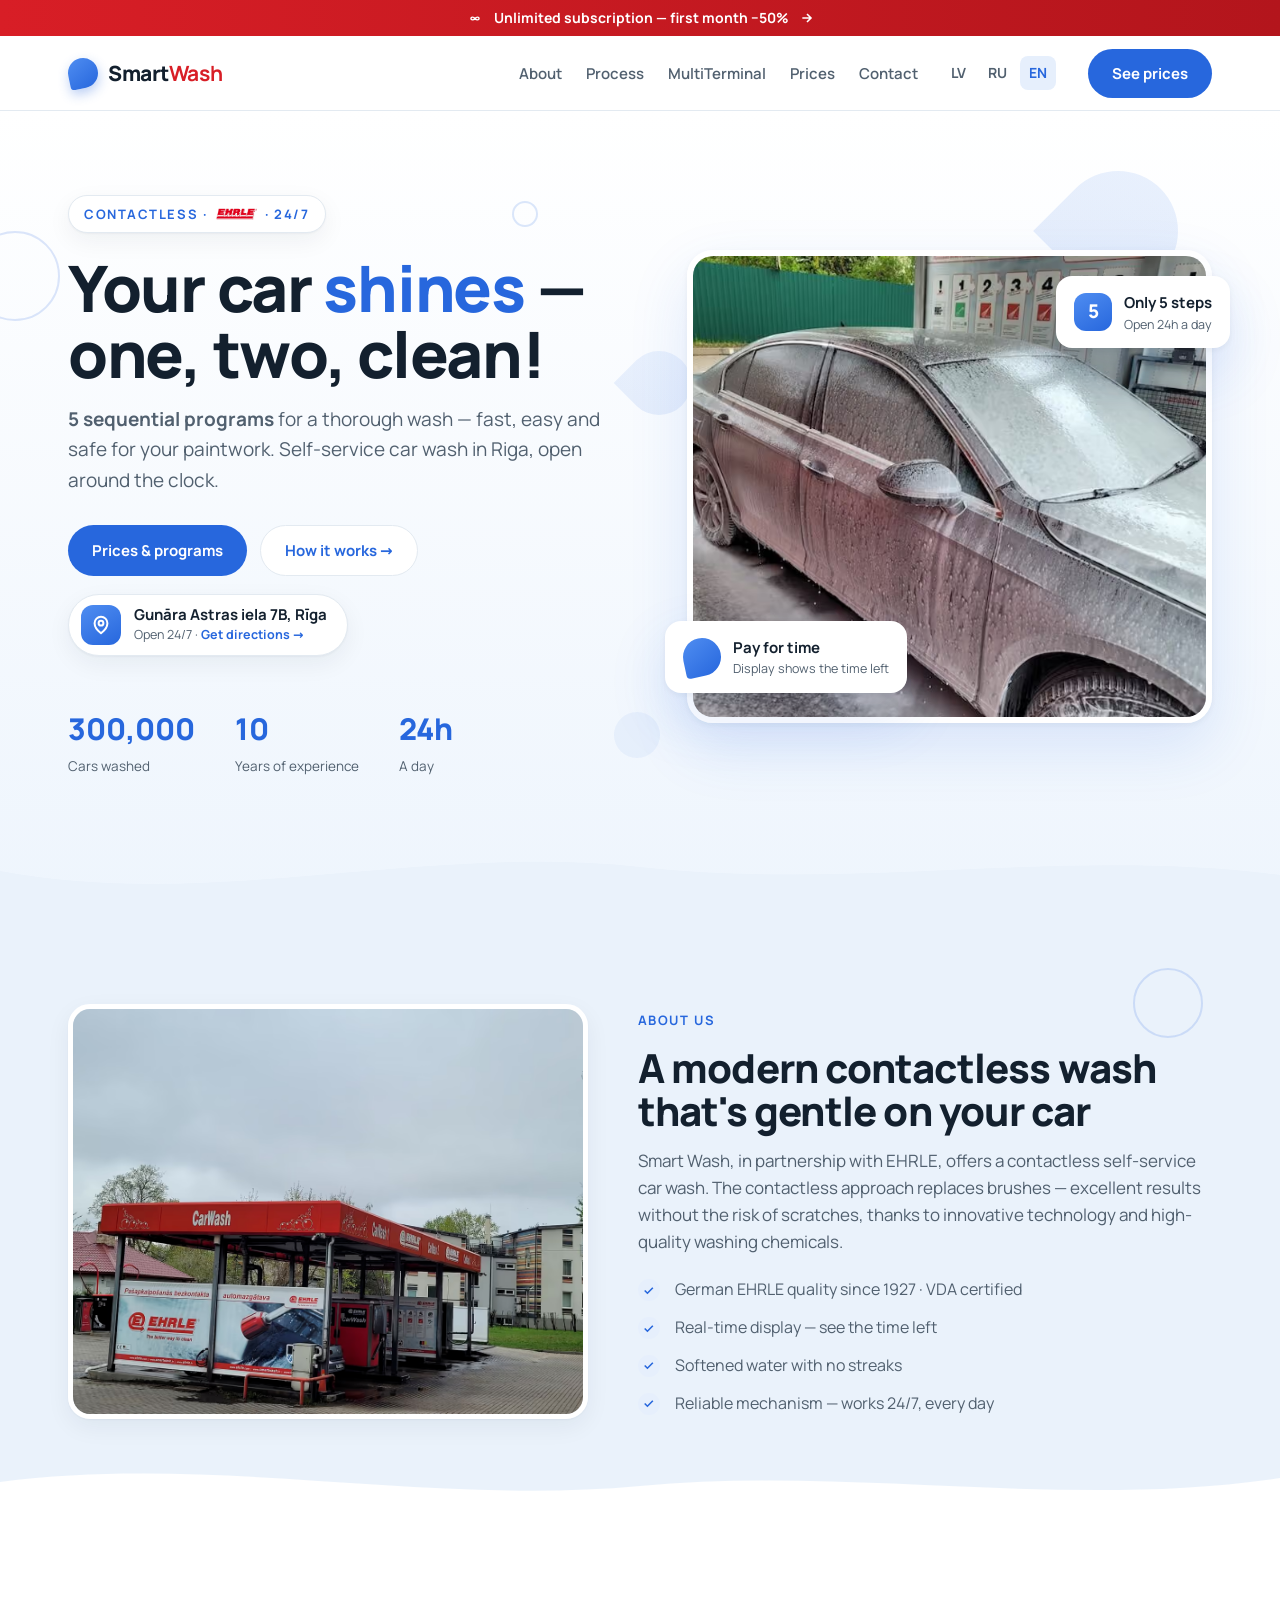
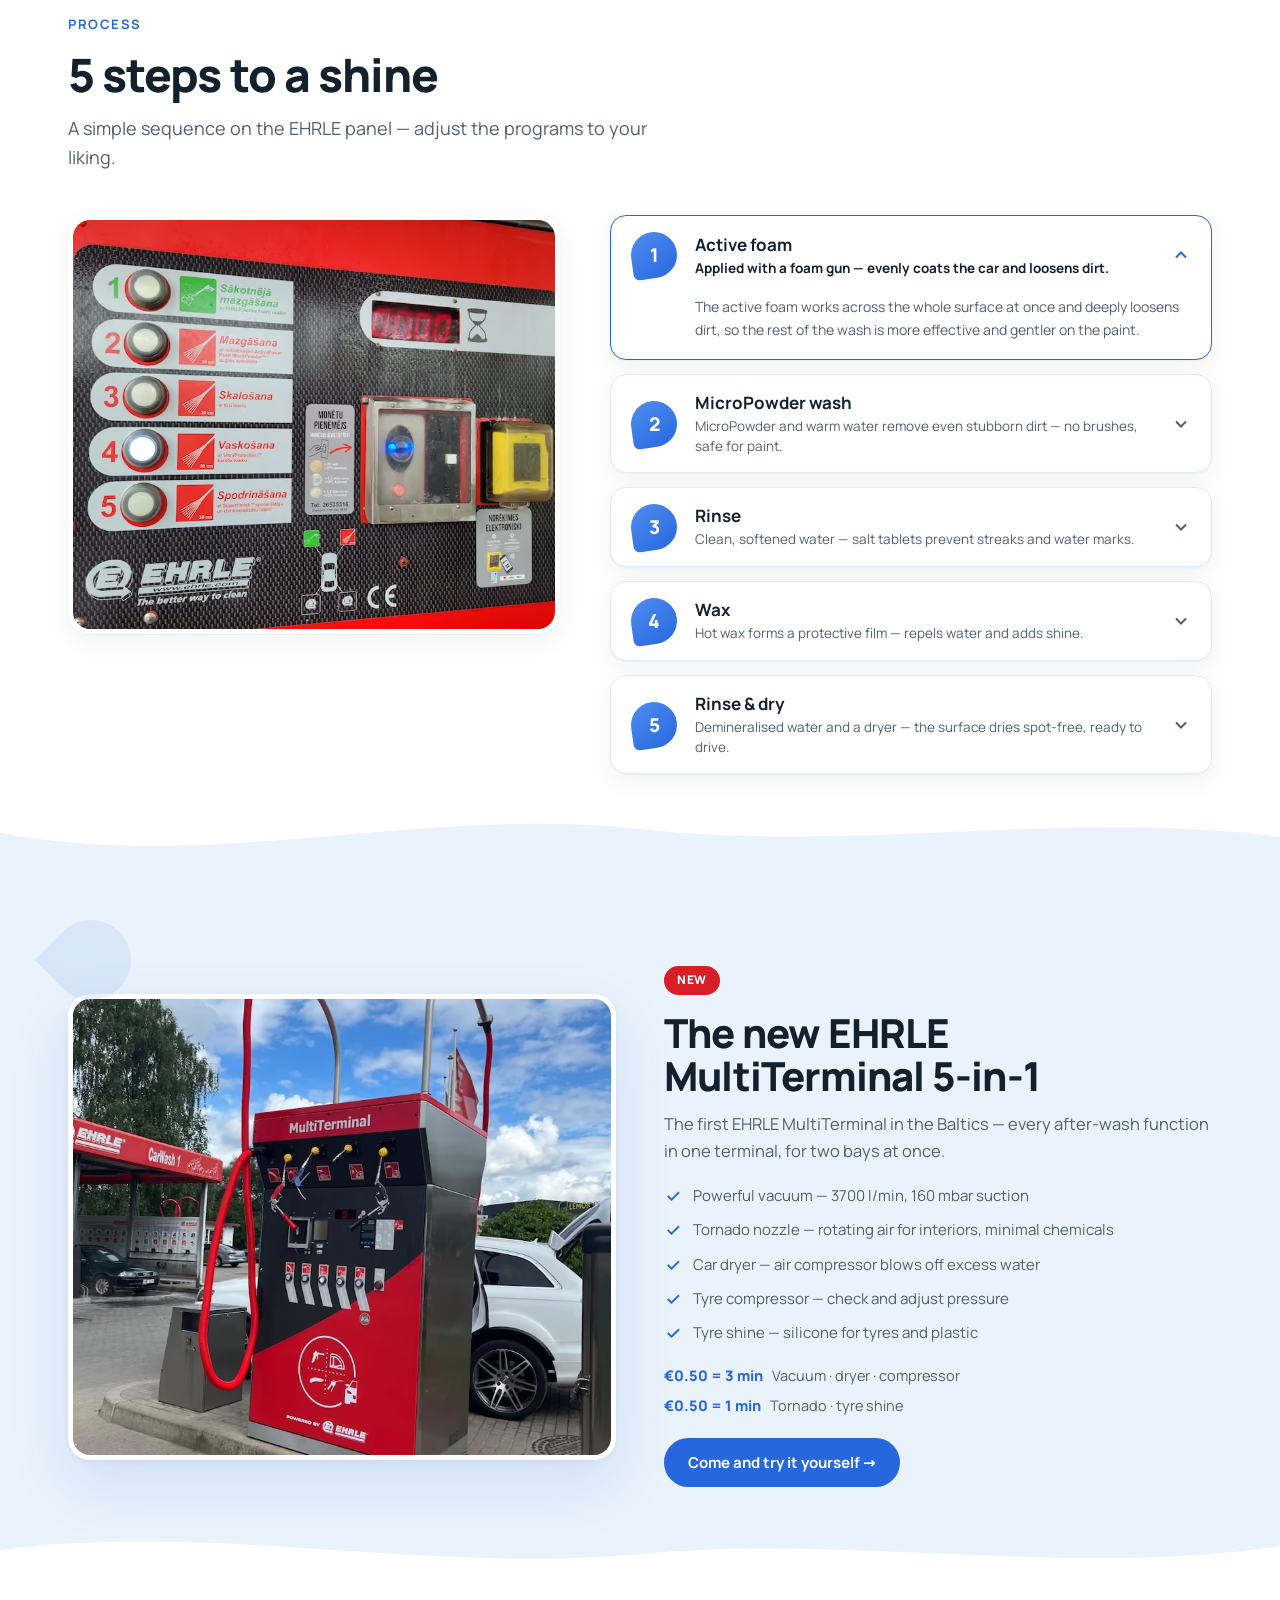
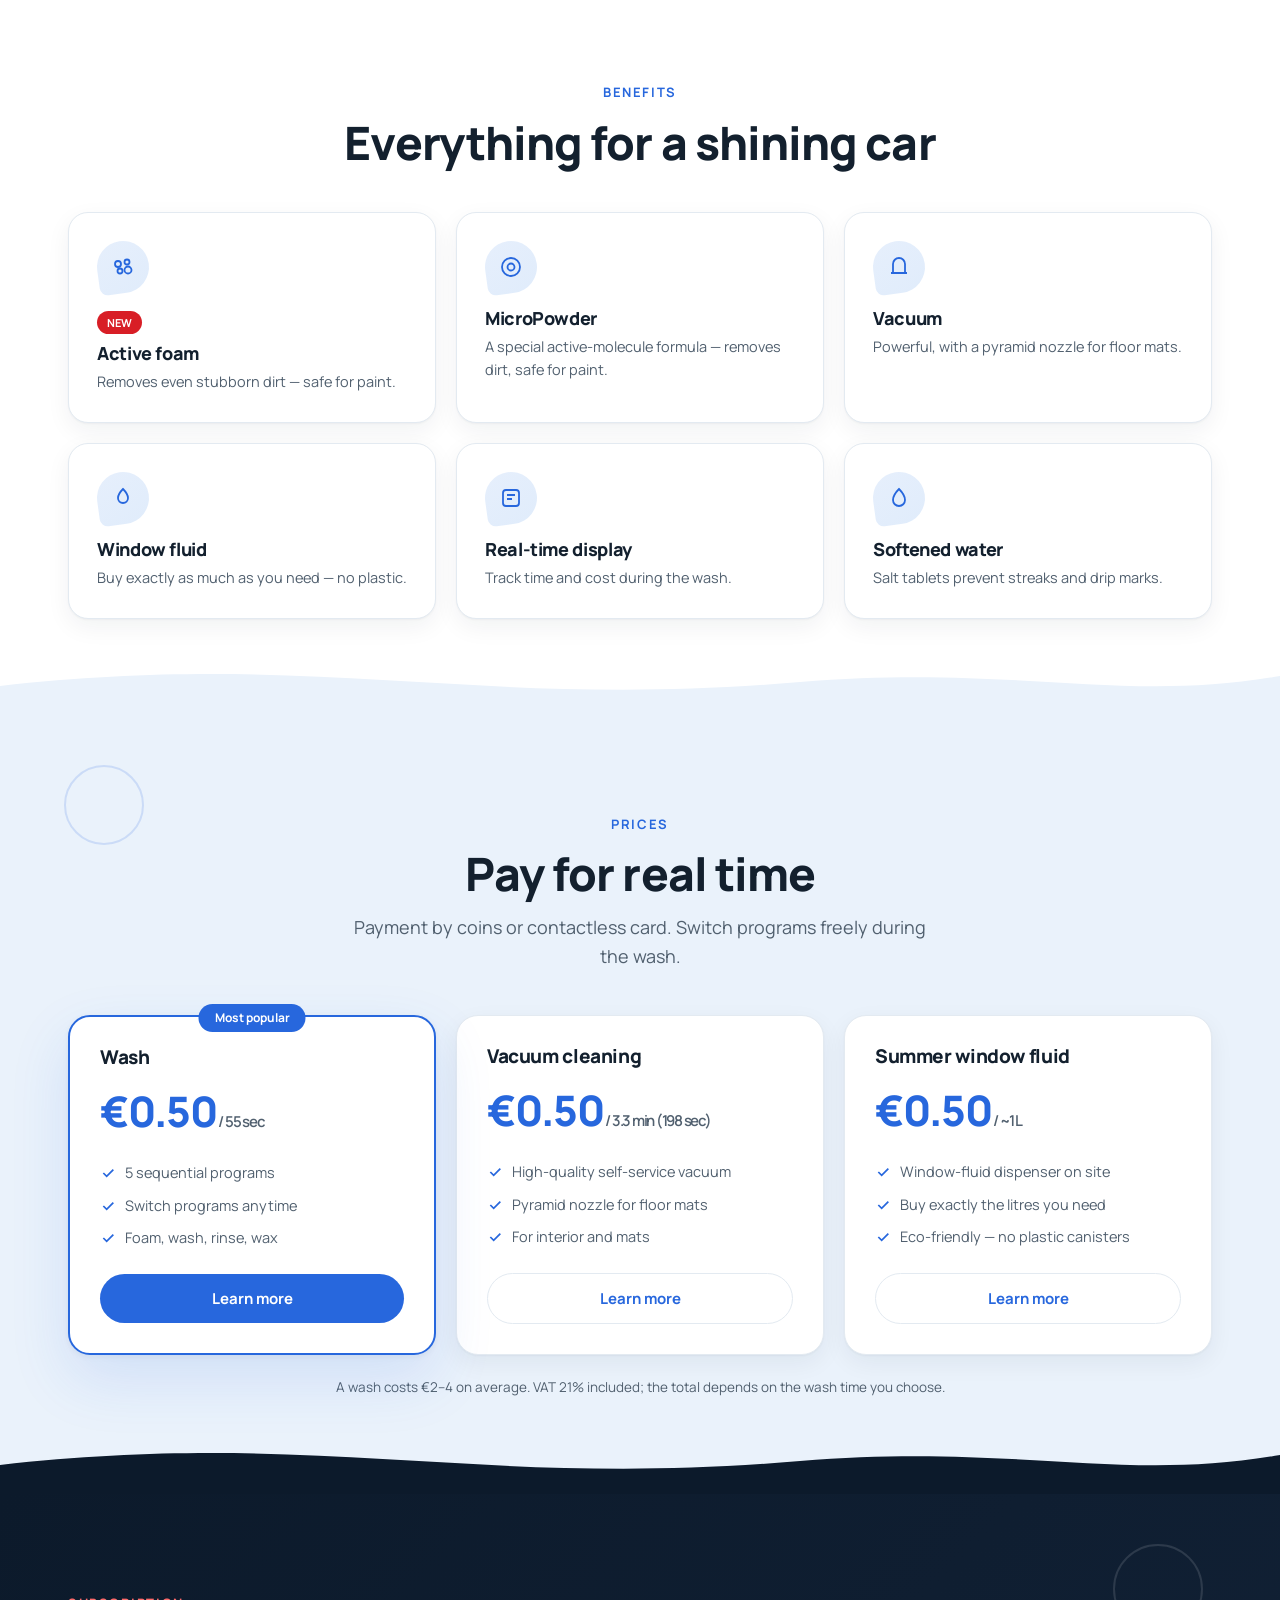
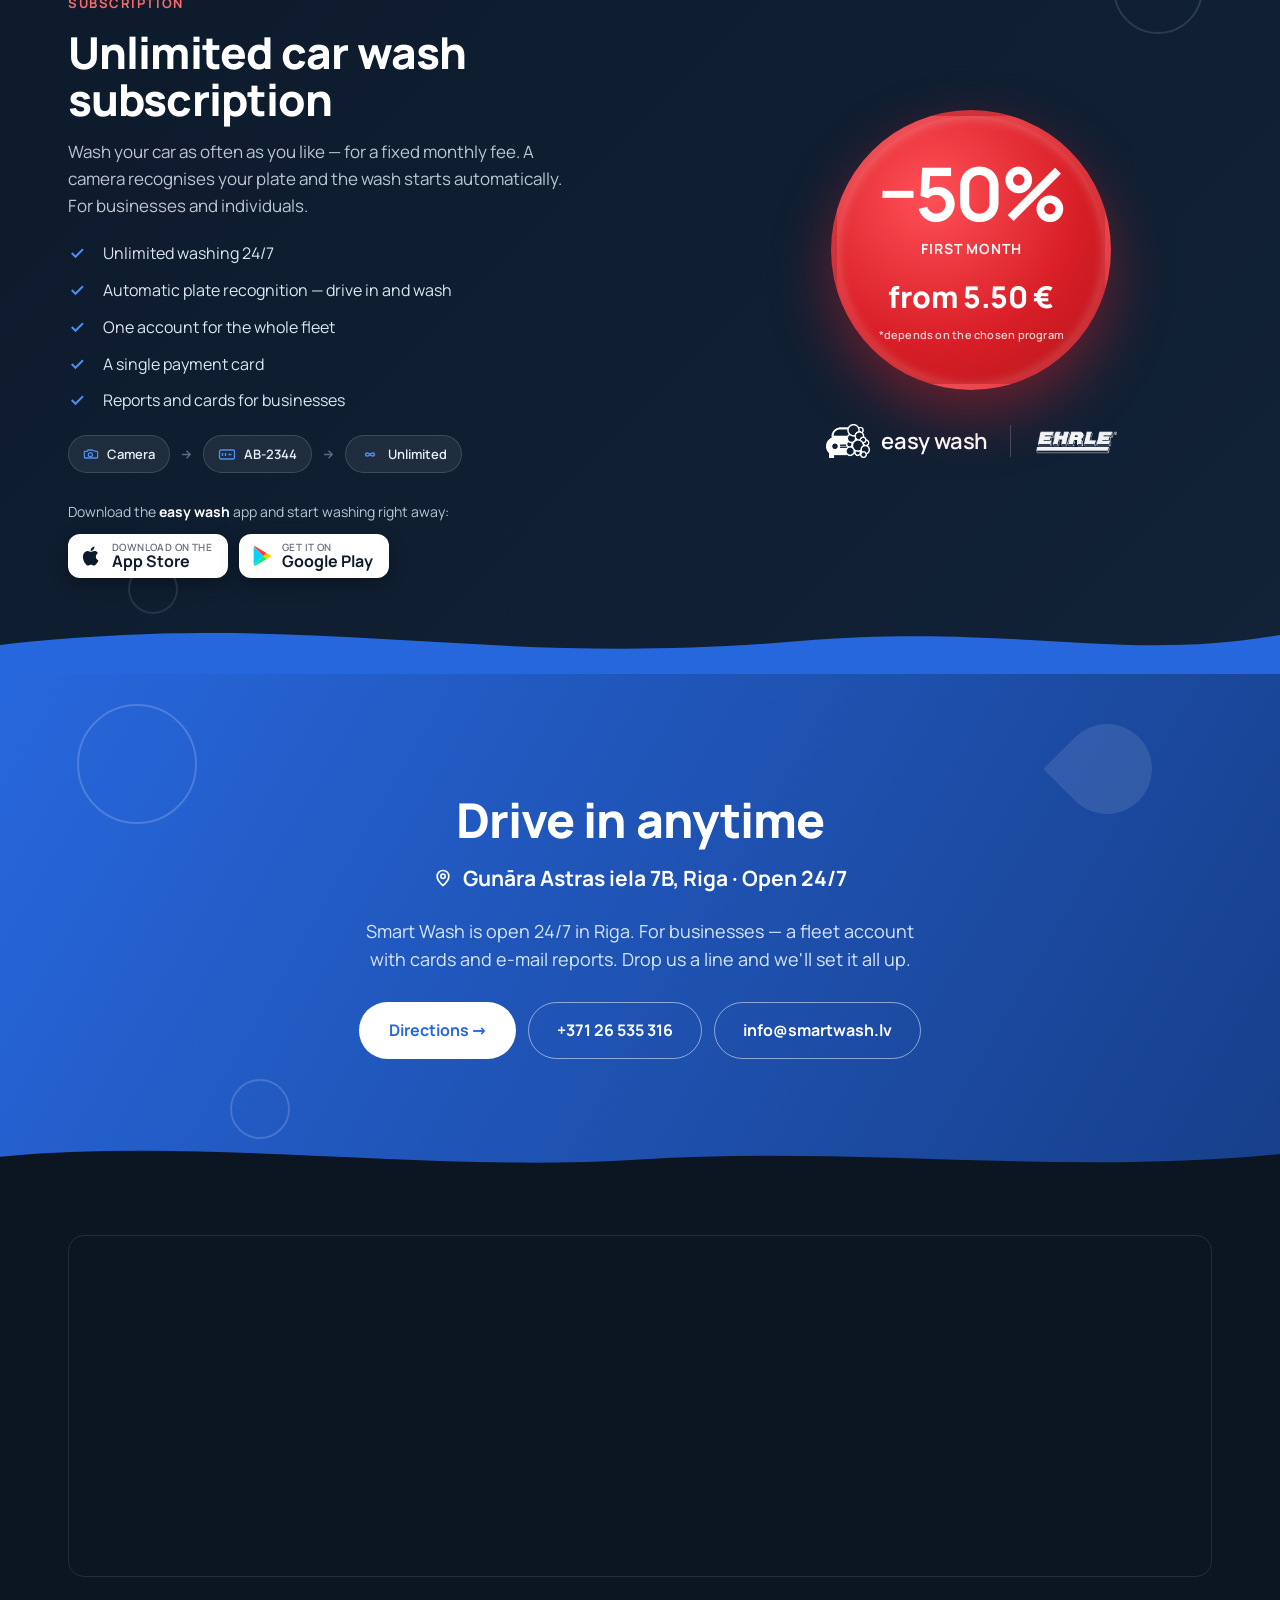
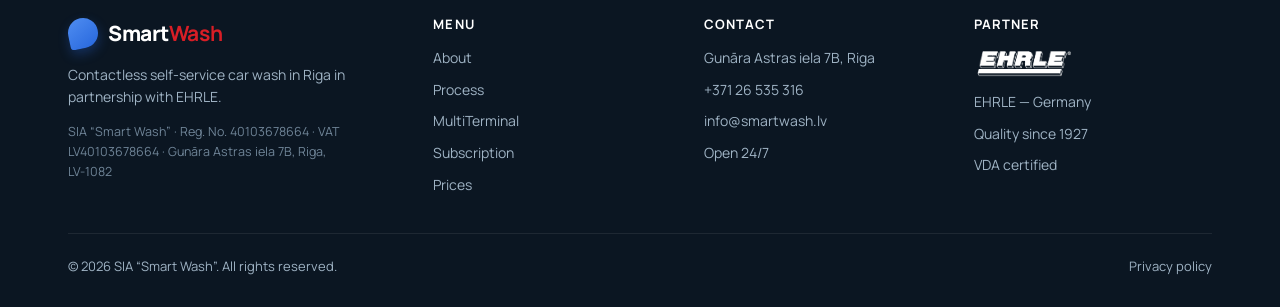
==== en/index.html @ 3825caea "Mobile: center hero address pill Co-Authored-By: Claude Opus 4.8 (1M context) <noreply@anthropic.com" ====
<!DOCTYPE html>
<html lang="en">
<head>
<meta charset="UTF-8">
<meta name="viewport" content="width=device-width, initial-scale=1">
<meta name="theme-color" content="#2767dd">

<title>Smart Wash — contactless self-service car wash in Riga, open 24/7</title>
<meta name="description" content="Smart Wash — a modern contactless self-service car wash in Riga (Gunāra Astras iela 7B) in partnership with EHRLE. 5 wash programs, open 24/7. Pay for real time from €0.50.">
<meta name="author" content="SIA Smart Wash">
<meta name="robots" content="index, follow, max-image-preview:large">

<link rel="canonical" href="https://smartwash.lv/en/">
<link rel="alternate" hreflang="lv" href="https://smartwash.lv/">
<link rel="alternate" hreflang="ru" href="https://smartwash.lv/ru/">
<link rel="alternate" hreflang="en" href="https://smartwash.lv/en/">
<link rel="alternate" hreflang="x-default" href="https://smartwash.lv/">

<meta property="og:type" content="website">
<meta property="og:site_name" content="Smart Wash">
<meta property="og:locale" content="en_US">
<meta property="og:locale:alternate" content="lv_LV">
<meta property="og:locale:alternate" content="ru_RU">
<meta property="og:title" content="Smart Wash — contactless car wash in Riga, open 24/7">
<meta property="og:description" content="A modern contactless self-service car wash in Riga in partnership with EHRLE. 5 programs, open around the clock.">
<meta property="og:url" content="https://smartwash.lv/en/">
<meta property="og:image" content="https://smartwash.lv/og-cover.jpg">
<meta property="og:image:width" content="1200">
<meta property="og:image:height" content="630">
<meta property="og:image:alt" content="Smart Wash car wash in Riga">
<meta name="twitter:card" content="summary_large_image">
<meta name="twitter:title" content="Smart Wash — contactless car wash in Riga, open 24/7">
<meta name="twitter:description" content="A modern contactless self-service car wash in Riga in partnership with EHRLE.">
<meta name="twitter:image" content="https://smartwash.lv/og-cover.jpg">

<link rel="icon" href="../favicon.svg" type="image/svg+xml">
<link rel="icon" href="../favicon-32.png" sizes="32x32" type="image/png">
<link rel="apple-touch-icon" href="../apple-touch-icon.png">
<link rel="manifest" href="../site.webmanifest">

<link rel="preload" href="../assets/fonts/manrope-latin.woff2" as="font" type="font/woff2" crossorigin>
<link rel="preload" href="../assets/fonts/manrope-latin-ext.woff2" as="font" type="font/woff2" crossorigin>
<link rel="preload" href="../assets/img/foam.avif" as="image" type="image/avif" fetchpriority="high">

<style>
@font-face{font-family:'Manrope';font-style:normal;font-weight:400 800;font-display:swap;src:url('../assets/fonts/manrope-cyrillic.woff2') format('woff2');unicode-range:U+0301,U+0400-045F,U+0490-0491,U+04B0-04B1,U+2116}
@font-face{font-family:'Manrope';font-style:normal;font-weight:400 800;font-display:swap;src:url('../assets/fonts/manrope-latin-ext.woff2') format('woff2');unicode-range:U+0100-02BA,U+02BD-02C5,U+02C7-02CC,U+02CE-02D7,U+02DD-02FF,U+0304,U+0308,U+0329,U+1D00-1DBF,U+1E00-1E9F,U+1EF2-1EFF,U+2020,U+20A0-20AB,U+20AD-20C0,U+2113,U+2C60-2C7F,U+A720-A7FF}
@font-face{font-family:'Manrope';font-style:normal;font-weight:400 800;font-display:swap;src:url('../assets/fonts/manrope-latin.woff2') format('woff2');unicode-range:U+0000-00FF,U+0131,U+0152-0153,U+02BB-02BC,U+02C6,U+02DA,U+02DC,U+0304,U+0308,U+0329,U+2000-206F,U+20AC,U+2122,U+2191,U+2193,U+2212,U+2215,U+FEFF,U+FFFD}
:root{
  --bw-blue:#2767dd;--bw-blue-dark:#1d51b6;--bw-blue-700:#173f8a;--bw-cyan:#4f8df1;--bw-cyan-soft:#e6effc;
  --bw-red:#d81e26;--bw-red-dark:#b3151c;
  --bw-ink:#13202e;--bw-muted:#51606f;--bw-line:#e3eaf1;--bw-bg:#f5f8fc;--bw-bg-2:#eaf2fb;--bw-card:#fff;
  --bw-font:'Manrope',system-ui,-apple-system,'Segoe UI',Helvetica,Arial,sans-serif;
  --bw-r-sm:10px;--bw-r:16px;--bw-r-lg:24px;
  --bw-shadow:0 1px 2px rgba(14,31,46,.04),0 8px 24px rgba(14,31,46,.06);
  --bw-shadow-lg:0 2px 6px rgba(14,31,46,.05),0 24px 60px rgba(39,103,221,.13);
  --bw-max:1200px;
}
*{box-sizing:border-box}
html{-webkit-text-size-adjust:100%;scroll-behavior:smooth}
body{margin:0;font-family:var(--bw-font);color:var(--bw-ink);background:#fff;line-height:1.55;overflow-x:hidden;-webkit-font-smoothing:antialiased;text-rendering:optimizeLegibility}
img{max-width:100%;display:block}
a{color:inherit;text-decoration:none}
h1,h2,h3,h4,h5{margin:0;line-height:1.08;letter-spacing:-.02em;font-weight:800}
p{margin:0}
:focus-visible{outline:3px solid var(--bw-blue);outline-offset:2px;border-radius:4px}
.bw-wrap{width:100%;max-width:var(--bw-max);margin-inline:auto;padding-inline:28px}
.bw-img{width:100%;height:100%;object-fit:cover;display:block}
.sr-only{position:absolute;width:1px;height:1px;padding:0;margin:-1px;overflow:hidden;clip:rect(0,0,0,0);white-space:nowrap;border:0}
.skip{position:absolute;left:-999px;top:0;z-index:200;background:var(--bw-blue);color:#fff;padding:12px 18px;border-radius:0 0 10px 0;font-weight:700}
.skip:focus{left:0}
.v3-nav{position:sticky;top:0;z-index:60;background:rgba(255,255,255,.88);backdrop-filter:blur(12px);border-bottom:1px solid var(--bw-line)}
.v3-nav .row{display:flex;align-items:center;gap:24px;height:74px}
.logo{display:flex;align-items:center;gap:10px;font-weight:800;font-size:21px;letter-spacing:-.02em}
.logo .drop{width:30px;height:30px;border-radius:50% 50% 50% 4px;background:linear-gradient(150deg,var(--bw-cyan),var(--bw-blue));transform:rotate(-12deg);box-shadow:0 5px 12px rgba(39,103,221,.32);flex:none}
.logo b{color:var(--bw-red)}
.v3-nav .row nav{display:flex;gap:24px;margin-left:auto;font-size:15px;font-weight:600;color:var(--bw-muted)}
.v3-nav .row nav a:hover{color:var(--bw-blue)}
.langs{display:flex;gap:4px;align-items:center;font-size:14px;font-weight:700}
.langs a{padding:6px 9px;border-radius:8px;color:var(--bw-muted)}
.langs a[aria-current="true"]{background:var(--bw-cyan-soft);color:var(--bw-blue)}
.langs a:hover{color:var(--bw-blue)}
.btn{display:inline-flex;align-items:center;gap:9px;font-weight:700;border-radius:999px;cursor:pointer;border:0;transition:transform .2s,background .2s,box-shadow .2s;font-family:inherit}
.btn-primary{background:var(--bw-blue);color:#fff;padding:13px 24px;font-size:15px}
.btn-primary:hover{background:var(--bw-blue-dark);transform:translateY(-2px);box-shadow:0 12px 26px rgba(39,103,221,.32)}
.btn-ghost{background:#fff;color:var(--bw-blue);border:1.5px solid var(--bw-line);padding:13px 24px;font-size:15px}
.btn-ghost:hover{border-color:var(--bw-blue)}
.btn-white{background:#fff;color:var(--bw-blue);padding:15px 30px;font-size:16px}
.btn-white:hover{transform:translateY(-2px);box-shadow:0 14px 34px rgba(0,0,0,.2)}
.nav-cta{margin-left:8px}
@media (max-width:760px){.v3-nav .row nav{display:none}.nav-cta{display:none}.langs{margin-left:auto}}
.burger{display:none;flex-direction:column;gap:5px;width:42px;height:42px;align-items:center;justify-content:center;background:none;border:0;cursor:pointer;padding:0;margin-left:6px}
.burger span{display:block;width:24px;height:2.5px;background:var(--bw-ink);border-radius:2px;transition:transform .3s,opacity .25s}
.v3-nav[data-open] .burger span:nth-child(1){transform:translateY(7.5px) rotate(45deg)}
.v3-nav[data-open] .burger span:nth-child(2){opacity:0}
.v3-nav[data-open] .burger span:nth-child(3){transform:translateY(-7.5px) rotate(-45deg)}
.mobnav{display:flex;flex-direction:column;overflow:hidden;max-height:0;background:var(--bw-card);border-top:1px solid var(--bw-line);box-shadow:0 18px 30px rgba(0,0,0,.08);transition:max-height .32s ease}
.v3-nav[data-open] .mobnav{max-height:88vh}
.mobnav a{padding:14px 22px;font-size:16px;font-weight:600;color:var(--bw-ink);border-bottom:1px solid var(--bw-line)}
.mobnav a:hover{background:rgba(39,103,221,.05)}
.mobnav .btn{margin:14px 22px;justify-content:center;text-align:center}
@media (min-width:761px){.mobnav{display:none}.burger{display:none!important}}
@media (max-width:760px){.burger{display:flex}}
.totop{position:fixed;right:18px;bottom:18px;width:46px;height:46px;border-radius:50%;background:var(--bw-blue);color:#fff;border:0;display:grid;place-items:center;cursor:pointer;box-shadow:0 8px 22px rgba(39,103,221,.42);opacity:0;visibility:hidden;transform:translateY(12px);transition:opacity .25s,transform .25s,visibility .25s;z-index:70}
.totop.show{opacity:1;visibility:visible;transform:translateY(0)}
.totop:hover{background:var(--bw-blue-700)}
.dewdrop{position:absolute;border-radius:50% 50% 50% 0;transform:rotate(45deg);background:linear-gradient(155deg,var(--bw-cyan),var(--bw-blue));opacity:.12;pointer-events:none}
.bubble{position:absolute;border-radius:50%;border:2px solid rgba(39,103,221,.16);pointer-events:none}
.bubble.fill{background:rgba(39,103,221,.06);border:0}
@keyframes floaty{0%,100%{transform:translateY(0) rotate(45deg)}50%{transform:translateY(-14px) rotate(45deg)}}
.reveal{animation:bwRise .7s cubic-bezier(.2,.7,.2,1) both}
@keyframes bwRise{from{opacity:0;transform:translateY(24px)}to{opacity:1;transform:none}}
@media (prefers-reduced-motion:reduce){.reveal,.dewdrop,.bubble{animation:none!important}html{scroll-behavior:auto}}
.wave{position:absolute;left:0;right:0;bottom:-1px;width:100%;height:70px;display:block}
@media (max-width:600px){.wave{height:44px}}
.sec{position:relative;padding:96px 0}
.sec.light{background:var(--bw-bg-2)}
.sec-head{max-width:60ch;margin-bottom:44px}
.sec-head.center{text-align:center;margin-inline:auto}
.eyebrow{display:inline-flex;align-items:center;gap:8px;font-size:13px;font-weight:700;letter-spacing:.12em;text-transform:uppercase;color:var(--bw-blue)}
.sec-head h2{font-size:clamp(30px,4vw,46px);margin:14px 0;letter-spacing:-.02em}
.sec-head p{font-size:18px;color:var(--bw-muted);line-height:1.6}
.v3-hero{position:relative;padding:84px 0 130px;background:linear-gradient(180deg,#fff 0%,#eef5fd 100%);overflow:hidden}
.v3-hero .grid{position:relative;z-index:2;display:grid;grid-template-columns:1.04fr .96fr;gap:50px;align-items:center}
@media (max-width:920px){.v3-hero .grid{grid-template-columns:1fr}}
.v3-hero .eyebrow{background:#fff;border:1px solid var(--bw-line);padding:8px 15px;border-radius:999px;box-shadow:var(--bw-shadow)}
.eb-ehrle{height:13px;width:auto;display:inline-block;vertical-align:middle;position:relative;top:-1px}
.v3-hero h1{font-size:clamp(38px,5.4vw,64px);margin:22px 0 18px;line-height:1.02}
.v3-hero h1 em{font-style:normal;color:var(--bw-blue)}
.v3-hero p.lead{font-size:19px;color:var(--bw-muted);max-width:46ch;line-height:1.6}
.hero-cta{display:flex;gap:13px;margin-top:30px;flex-wrap:wrap}
.hero-loc{display:inline-flex;align-items:center;gap:13px;margin-top:18px;padding:10px 20px 10px 12px;background:#fff;border:1px solid var(--bw-line);border-radius:999px;box-shadow:var(--bw-shadow);text-decoration:none;color:var(--bw-ink);transition:box-shadow .2s ease,transform .2s ease}
.hero-loc:hover{box-shadow:var(--bw-shadow-lg);transform:translateY(-2px)}
.hero-loc .pin{width:40px;height:40px;border-radius:12px;background:linear-gradient(150deg,var(--bw-cyan),var(--bw-blue));display:grid;place-items:center;color:#fff;flex:none}
.hero-loc b{display:block;font-size:15px;font-weight:700;line-height:1.25}
.hero-loc small{display:block;font-size:12.5px;color:var(--bw-muted);margin-top:1px}
.hero-loc .go{color:var(--bw-blue);font-weight:700;white-space:nowrap}
.hero-photo{position:relative}
.hero-photo .frame{aspect-ratio:4/3.6;border-radius:26px;overflow:hidden;box-shadow:var(--bw-shadow-lg);border:6px solid #fff}
.hero-badge{position:absolute;left:-22px;bottom:30px;background:#fff;border-radius:16px;padding:14px 18px;box-shadow:var(--bw-shadow-lg);display:flex;align-items:center;gap:12px}
.hero-badge .b-drop{width:38px;height:38px;border-radius:50% 50% 50% 4px;background:linear-gradient(150deg,var(--bw-cyan),var(--bw-blue));transform:rotate(-12deg);flex:none}
.hero-badge b{font-size:15px}.hero-badge small{display:block;font-size:12.5px;color:var(--bw-muted)}
.hero-badge.top{left:auto;right:-18px;top:26px;bottom:auto}
.hero-badge .b-num{width:38px;height:38px;border-radius:12px;background:linear-gradient(150deg,var(--bw-cyan),var(--bw-blue));color:#fff;font-weight:800;font-size:19px;display:grid;place-items:center;flex:none}
@media (max-width:380px){.hero-badge{left:0}.hero-badge.top{right:0}}
.hero-strip{position:relative;z-index:2;display:flex;gap:40px;margin-top:50px;flex-wrap:wrap}
.hero-strip .st b{display:block;font-size:30px;font-weight:800;color:var(--bw-blue)}
.hero-strip .st span{font-size:13.5px;color:var(--bw-muted)}
@media (max-width:600px){.hero-strip{justify-content:center;gap:14px}.promo-apps-label{text-align:center}.hero-cta{flex-wrap:nowrap}.hero-cta .btn{flex:1;justify-content:center;text-align:center;font-size:14px;padding:13px 10px}.store-row{justify-content:center;flex-wrap:nowrap}.store-btn{flex:1;justify-content:center}.promo-flow{justify-content:center}.mt-cta{display:flex;width:max-content;max-width:100%;margin-left:auto;margin-right:auto}.hero-loc{display:flex;width:max-content;max-width:100%;margin-left:auto;margin-right:auto}}
.about{display:grid;grid-template-columns:.95fr 1.05fr;gap:50px;align-items:center}
@media (max-width:920px){.about{grid-template-columns:1fr}}
.about .photo{aspect-ratio:5/4;border-radius:22px;overflow:hidden;box-shadow:var(--bw-shadow);border:5px solid #fff}
.about ul{list-style:none;padding:0;margin:22px 0 0;display:grid;gap:13px}
.about ul li{display:grid;grid-template-columns:26px 1fr;gap:11px;font-size:16px;color:var(--bw-muted)}
.about ul li .tick{width:22px;height:22px;border-radius:50%;background:var(--bw-cyan-soft);color:var(--bw-blue);display:grid;place-items:center;margin-top:2px}
.pwrap{display:grid;grid-template-columns:.9fr 1.1fr;gap:50px;align-items:start}
@media (max-width:920px){.pwrap{grid-template-columns:1fr}}
.pwrap .photo{aspect-ratio:4/3.4;border-radius:22px;overflow:hidden;box-shadow:var(--bw-shadow);border:5px solid #fff}
.steps{display:grid;gap:14px;list-style:none;padding:0;margin:0}
.pstep{background:#fff;border:1px solid var(--bw-line);border-radius:16px;box-shadow:var(--bw-shadow);overflow:hidden;transition:border-color .2s}
.pstep[data-open]{border-color:var(--bw-blue)}
.pstep-head{display:grid;grid-template-columns:46px 1fr 20px;gap:18px;align-items:center;width:100%;background:none;border:0;text-align:left;padding:16px 20px;cursor:pointer;color:inherit;font-family:inherit}
.pstep-head:hover{background:rgba(39,103,221,.04)}
.pstep .dnum{width:46px;height:46px;border-radius:50% 50% 50% 6px;background:linear-gradient(150deg,var(--bw-cyan),var(--bw-blue));color:#fff;font-weight:800;font-size:19px;display:grid;place-items:center;transform:rotate(-8deg)}
.pstep .dnum span{transform:rotate(8deg);display:block}
.pstep-title{display:block;font-size:17px;font-weight:700}
.pstep-lead{display:block;font-size:13.5px;color:var(--bw-muted);margin-top:3px;line-height:1.45;font-weight:400;transition:color .25s,font-weight .25s}
.pstep[data-open] .pstep-lead{font-weight:700;color:var(--bw-ink)}
.pstep-chev{color:var(--bw-muted);transition:transform .3s,color .3s;justify-self:end}
.pstep[data-open] .pstep-chev{transform:rotate(180deg);color:var(--bw-blue)}
.pstep-body{display:grid;grid-template-rows:0fr;transition:grid-template-rows .32s ease}
.pstep[data-open] .pstep-body{grid-template-rows:1fr}
.pstep-body-in{overflow:hidden}
.pstep-body-in p{margin:0;padding:2px 20px 18px 84px;font-size:14px;color:var(--bw-muted);line-height:1.6}
.mt{display:grid;grid-template-columns:1fr 1fr;gap:48px;align-items:center}
@media (max-width:920px){.mt{grid-template-columns:1fr}}
.mt .photo{aspect-ratio:4/3.4;border-radius:22px;overflow:hidden;box-shadow:var(--bw-shadow-lg);border:5px solid #fff}
.tag-new{display:inline-block;font-size:12px;font-weight:800;letter-spacing:.06em;color:#fff;background:var(--bw-red);padding:5px 13px;border-radius:999px}
.mt h2{font-size:clamp(28px,3.6vw,40px);margin:16px 0 14px}
.mt p{font-size:16.5px;color:var(--bw-muted);line-height:1.6}
.mt ul{list-style:none;padding:0;margin:20px 0 0;display:grid;gap:11px}
.mt-tariff{margin-top:22px;display:grid;gap:9px}
.mt-tariff span{display:flex;gap:9px;align-items:baseline;font-size:14.5px;color:var(--bw-muted);line-height:1.4}
.mt-tariff b{color:var(--bw-blue);white-space:nowrap;font-weight:800;flex:none}
.mt ul li{display:flex;gap:11px;align-items:flex-start;font-size:15px;color:var(--bw-muted)}
.mt ul li svg{color:var(--bw-blue);margin-top:3px;flex:none}
.fgrid{display:grid;grid-template-columns:repeat(3,1fr);gap:20px}
@media (max-width:900px){.fgrid{grid-template-columns:1fr 1fr}}
@media (max-width:560px){.fgrid{grid-template-columns:1fr}}
.feat{background:#fff;border:1px solid var(--bw-line);border-radius:20px;padding:28px;box-shadow:var(--bw-shadow);transition:transform .2s,box-shadow .2s}
.feat:hover{transform:translateY(-4px);box-shadow:var(--bw-shadow-lg)}
.feat .dic{width:52px;height:52px;border-radius:50% 50% 50% 8px;background:linear-gradient(150deg,var(--bw-cyan-soft),#e0ecfb);color:var(--bw-blue);display:grid;place-items:center;margin-bottom:16px;transform:rotate(-8deg)}
.feat .dic svg{transform:rotate(8deg)}
.feat .tag{display:inline-block;font-size:11px;font-weight:700;color:#fff;background:var(--bw-red);padding:3px 10px;border-radius:999px;margin-bottom:10px}
.feat h3{font-size:18px;margin-bottom:8px}
.feat p{font-size:14.5px;color:var(--bw-muted);line-height:1.55}
.price-grid{display:grid;grid-template-columns:repeat(3,1fr);gap:20px;align-items:start}
@media (max-width:820px){.price-grid{grid-template-columns:1fr}}
.price{border:1px solid var(--bw-line);border-radius:22px;padding:30px;background:#fff;box-shadow:var(--bw-shadow)}
.price.hot{border:2px solid var(--bw-blue);position:relative;box-shadow:var(--bw-shadow-lg)}
.price.hot::before{content:attr(data-badge);position:absolute;top:-13px;left:50%;transform:translateX(-50%);background:var(--bw-blue);color:#fff;font-size:12px;font-weight:700;padding:5px 16px;border-radius:999px;white-space:nowrap}
.price h3{font-size:19px}
.price .amt{font-size:42px;font-weight:800;letter-spacing:-.03em;margin:12px 0 2px;color:var(--bw-blue)}
.price .amt small{font-size:15px;font-weight:600;color:var(--bw-muted)}
.price ul{list-style:none;padding:0;margin:18px 0 24px;display:grid;gap:10px;font-size:14.5px;color:var(--bw-muted)}
.price li{display:flex;gap:9px;align-items:center}
.price li svg{flex:none;color:var(--bw-blue)}
.price .btn{width:100%;justify-content:center}
.price-note{text-align:center;color:var(--bw-muted);font-size:13.5px;margin-top:22px}
.cta-band{position:relative;background:linear-gradient(120deg,var(--bw-blue),var(--bw-blue-700));color:#fff;padding:120px 0;overflow:hidden}
.cta-band .inner{position:relative;z-index:2;text-align:center}
.cta-band h2{font-size:clamp(30px,4.2vw,48px);margin-bottom:16px}
.cta-band p{font-size:18px;color:#d8e6fb;max-width:50ch;margin:0 auto 28px}
footer{background:#0b1622;color:#9fb3c4;padding:56px 0 30px}
.foot-grid{display:grid;grid-template-columns:1.4fr 1fr 1fr 1fr;gap:32px}
@media (max-width:760px){.foot-grid{grid-template-columns:1fr 1fr;gap:28px}.foot-grid>:nth-child(even){text-align:right}.foot-grid>:nth-child(even) .foot-ehrle{margin-left:auto}}
footer .logo{color:#fff;margin-bottom:14px}
footer p{font-size:14px;line-height:1.6;max-width:34ch}
footer h2.fh{color:#fff;font-size:13px;letter-spacing:.08em;text-transform:uppercase;margin:0 0 16px;font-weight:700}
.foot-ehrle{height:30px;width:auto;display:block;margin:0 0 14px}
footer ul{list-style:none;padding:0;margin:0;display:grid;gap:10px;font-size:14px}
footer a:hover{color:#fff;text-decoration:underline}
.foot-bottom{border-top:1px solid rgba(255,255,255,.08);margin-top:38px;padding-top:22px;font-size:13px;display:flex;justify-content:space-between;flex-wrap:wrap;gap:10px}
.foot-bottom a:hover{color:#fff}
.cta-addr{display:inline-flex;align-items:center;gap:10px;font-size:21px;font-weight:700;color:#fff;margin:0 0 24px;flex-wrap:wrap;justify-content:center}
.cta-addr svg{flex:none}
.cta-actions{display:flex;gap:12px;justify-content:center;flex-wrap:wrap}
.btn-outline-white{background:transparent;color:#fff;border:1.5px solid rgba(255,255,255,.5);padding:15px 28px;font-size:16px}
.btn-outline-white:hover{background:rgba(255,255,255,.12);border-color:#fff}
.map-sec{border-radius:16px;overflow:hidden;margin-bottom:40px;border:1px solid rgba(255,255,255,.1);line-height:0}
.map-sec iframe{display:block;width:100%;height:340px;border:0}
.foot-reqs{color:#6f8497;font-size:12.5px;line-height:1.6;margin-top:14px;max-width:34ch}

/* ===== Announcement bar ===== */
.promobar{display:flex;align-items:center;justify-content:center;gap:10px;text-align:center;background:linear-gradient(90deg,var(--bw-red),var(--bw-red-dark));color:#fff;font-weight:700;font-size:14px;padding:9px 16px;line-height:1.3}
.promobar:hover{background:var(--bw-red-dark)}
.promobar .arrow{transition:transform .2s}
.promobar:hover .arrow{transform:translateX(3px)}
.promobar svg{flex:none}
@media (max-width:480px){.promobar{font-size:12.5px;gap:7px;padding:8px 12px}}
/* ===== Subscription promo ===== */
.promo{background:linear-gradient(135deg,#0c1a2b,#122237);color:#fff;overflow:hidden}
.promo .eyebrow{color:#ff6b6b}
.promo h2{font-size:clamp(28px,3.8vw,44px);margin:14px 0;max-width:20ch}
.promo .lead{color:#b9c6d4;font-size:17px;line-height:1.6;max-width:50ch}
.promo-grid{display:grid;grid-template-columns:1.12fr .88fr;gap:50px;align-items:center}
@media (max-width:920px){.promo-grid{grid-template-columns:1fr;gap:40px}}
.promo-list{list-style:none;padding:0;margin:22px 0;display:grid;gap:12px}
.promo-list li{display:grid;grid-template-columns:24px 1fr;gap:11px;color:#dbe6f1;font-size:16px}
.promo-list li svg{color:#4f8df1;margin-top:3px;flex:none}
.promo-flow{display:flex;align-items:center;gap:9px;margin:0 0 28px;flex-wrap:wrap}
.promo-flow .chip{display:inline-flex;align-items:center;gap:8px;background:rgba(255,255,255,.07);border:1px solid rgba(255,255,255,.14);border-radius:999px;padding:8px 14px;font-size:13px;font-weight:600;color:#e7eef6}
.promo-flow .chip svg{color:#4f8df1;flex:none}
.promo-flow .sep{color:#5b6b7d;flex:none}
.promo-visual{position:relative;display:grid;place-items:center;min-height:260px}
.promo-inf{position:absolute;width:118%;max-width:520px;color:rgba(79,141,241,.16);pointer-events:none}
.promo-off{position:relative;width:min(280px,72vw);aspect-ratio:1;border-radius:50%;background:radial-gradient(circle at 35% 30%,#ff5057,var(--bw-red) 58%,var(--bw-red-dark));display:grid;place-content:center;text-align:center;color:#fff;box-shadow:0 24px 60px rgba(216,30,38,.45),inset 0 2px 12px rgba(255,255,255,.25);border:6px solid rgba(255,255,255,.1)}
.promo-off b{font-size:clamp(46px,9vw,74px);line-height:1;letter-spacing:-.04em;display:block}
.promo-off span{font-size:14px;font-weight:700;letter-spacing:.06em;text-transform:uppercase;margin-top:8px;display:block;opacity:.95}
.promo-off .promo-price{display:block;margin-top:14px;font-style:normal;font-size:clamp(22px,4.4vw,30px);font-weight:800;letter-spacing:-.01em}
.promo-off .promo-note{display:block;margin-top:6px;font-size:11px;font-weight:600;letter-spacing:.02em;opacity:.8;padding:0 14px}
.promo-brands{display:flex;align-items:center;justify-content:center;gap:22px;margin-top:34px;flex-wrap:wrap}
.promo-brands .pb-ew{display:inline-flex;align-items:center;gap:11px}
.promo-brands .pb-ew-icon{height:34px;width:auto;flex:none}
.promo-brands .pb-ew span{color:#fff;font-size:22px;font-weight:600;letter-spacing:-.01em;line-height:1}
.promo-brands .pb-div{width:1px;height:32px;background:rgba(255,255,255,.2);flex:none}
.promo-brands .pb-ehrle{height:26px;width:auto;opacity:.95}
.promo-apps{margin-top:24px}
.promo-apps-label{display:block;font-size:14px;color:#b9c6d4;margin-bottom:11px}
.promo-apps-label strong{color:#fff;font-weight:700}
.store-row{display:flex;gap:11px;flex-wrap:wrap}
.store-btn{display:inline-flex;align-items:center;gap:10px;background:#fff;color:#0c1a2b;border-radius:12px;padding:8px 16px 8px 13px;box-shadow:0 6px 18px rgba(0,0,0,.28);transition:transform .15s,box-shadow .15s}
.store-btn:hover{transform:translateY(-2px);box-shadow:0 11px 26px rgba(0,0,0,.4)}
.store-btn svg{flex:none}
.store-btn span{display:flex;flex-direction:column;line-height:1.08;font-size:16px;font-weight:700}
.store-btn small{font-size:10px;font-weight:600;letter-spacing:.04em;text-transform:uppercase;opacity:.62}
.btn-red{background:var(--bw-red);color:#fff;padding:14px 26px;font-size:15px}
.btn-red:hover{background:var(--bw-red-dark);transform:translateY(-2px);box-shadow:0 12px 26px rgba(216,30,38,.4)}
</style>

<script type="application/ld+json">
{
  "@context": "https://schema.org",
  "@type": "AutoWash",
  "@id": "https://smartwash.lv/#business",
  "name": "Smart Wash",
  "legalName": "SIA \"SMART WASH\"",
  "url": "https://smartwash.lv/en/",
  "image": "https://smartwash.lv/og-cover.jpg",
  "logo": "https://smartwash.lv/icon-512.png",
  "description": "Contactless self-service car wash in Riga in partnership with EHRLE. 5 wash programs, open 24/7.",
  "telephone": "+37126535316",
  "email": "info@smartwash.lv",
  "vatID": "LV40103678664",
  "taxID": "40103678664",
  "currenciesAccepted": "EUR",
  "paymentAccepted": "Cash, Contactless card, Coins",
  "priceRange": "€",
  "address": {
    "@type": "PostalAddress",
    "streetAddress": "Gunāra Astras iela 7B",
    "addressLocality": "Rīga",
    "postalCode": "LV-1082",
    "addressCountry": "LV"
  },
  "geo": { "@type": "GeoCoordinates", "latitude": 56.954624, "longitude": 24.1878648 },
  "hasMap": "https://www.google.com/maps/search/?api=1&query=Gun%C4%81ra+Astras+iela+7B+R%C4%ABga",
  "openingHoursSpecification": {
    "@type": "OpeningHoursSpecification",
    "dayOfWeek": ["Monday","Tuesday","Wednesday","Thursday","Friday","Saturday","Sunday"],
    "opens": "00:00", "closes": "23:59"
  },
  "areaServed": { "@type": "City", "name": "Rīga" }
}
</script>
</head>
<body>
<a class="skip" href="#main">Skip to content</a>

<a class="promobar" href="#abonements"><svg width="18" height="11" viewBox="0 0 40 24" fill="none" stroke="currentColor" stroke-width="3.2" stroke-linecap="round" aria-hidden="true"><path d="M11 12c0-4 6-4 9 0s9 4 9 0-6-4-9 0-9 4-9 0z"/></svg><span>Unlimited subscription — first month −50%</span><svg class="arrow" width="16" height="16" viewBox="0 0 24 24" fill="none" stroke="currentColor" stroke-width="2.4" aria-hidden="true"><path d="M5 12h13M12 6l6 6-6 6"/></svg></a>

<header class="v3-nav">
  <div class="bw-wrap row">
    <a class="logo" href="../en/" aria-label="Smart Wash — home"><span class="drop" aria-hidden="true"></span><span class="wm">Smart<b>Wash</b></span></a>
    <nav aria-label="Main navigation">
      <a href="#about">About</a>
      <a href="#process">Process</a>
      <a href="#mt">MultiTerminal</a>
      <a href="#pricing">Prices</a>
      <a href="#contact">Contact</a>
    </nav>
    <div class="langs" role="navigation" aria-label="Language selection">
      <a href="../" hreflang="lv">LV</a>
      <a href="../ru/" hreflang="ru">RU</a>
      <a href="../en/" aria-current="true" hreflang="en">EN</a>
    </div>
    <a class="btn btn-primary nav-cta" href="#pricing">See prices</a>
    <button class="burger" type="button" aria-label="Open menu" aria-expanded="false" aria-controls="mobnav"><span></span><span></span><span></span></button>
  </div>
  <nav class="mobnav" id="mobnav" aria-label="Mobile navigation">
    <a href="#about">About</a>
    <a href="#process">Process</a>
    <a href="#mt">MultiTerminal</a>
    <a href="#abonements">Subscription</a>
    <a href="#pricing">Prices</a>
    <a href="#contact">Contact</a>
    <a class="btn btn-primary" href="#pricing">See prices</a>
  </nav>
</header>

<main id="main">

<section class="v3-hero" aria-labelledby="hero-h">
  <span class="dewdrop" style="width:120px;height:120px;top:60px;right:8%;animation:floaty 7s ease-in-out infinite" aria-hidden="true"></span>
  <span class="dewdrop" style="width:64px;height:64px;top:240px;right:46%;opacity:.1;animation:floaty 9s ease-in-out infinite" aria-hidden="true"></span>
  <span class="bubble" style="width:90px;height:90px;top:120px;left:-30px" aria-hidden="true"></span>
  <span class="bubble fill" style="width:46px;height:46px;bottom:150px;left:48%" aria-hidden="true"></span>
  <span class="bubble" style="width:26px;height:26px;top:90px;left:40%" aria-hidden="true"></span>
  <div class="bw-wrap grid">
    <div>
      <span class="eyebrow">Contactless · <img class="eb-ehrle" src="../assets/img/ehrle.png" width="42" height="13" alt="EHRLE" decoding="async"> · 24/7</span>
      <h1 id="hero-h">Your car <em>shines</em> — one, two, clean!</h1>
      <p class="lead"><strong>5 sequential programs</strong> for a thorough wash — fast, easy and safe for your paintwork. Self-service car wash in Riga, open around the clock.</p>
      <div class="hero-cta">
        <a class="btn btn-primary" href="#pricing">Prices &amp; programs</a>
        <a class="btn btn-ghost" href="#process">How it works →</a>
      </div>
      <a class="hero-loc" href="https://www.google.com/maps/dir/?api=1&destination=Gun%C4%81ra+Astras+iela+7B%2C+R%C4%ABga" target="_blank" rel="noopener" aria-label="Our location: Gunāra Astras iela 7B, Rīga — open in maps">
        <span class="pin" aria-hidden="true"><svg width="22" height="22" viewBox="0 0 24 24" fill="none" stroke="currentColor" stroke-width="2.2" stroke-linecap="round" stroke-linejoin="round"><path d="M12 21s7-5.5 7-11a7 7 0 1 0-14 0c0 5.5 7 11 7 11z"/><circle cx="12" cy="10" r="2.6"/></svg></span>
        <span><b>Gunāra Astras iela 7B, Rīga</b><small>Open 24/7 · <span class="go">Get directions →</span></small></span>
      </a>
      <div class="hero-strip">
        <div class="st"><b>300,000</b><span>Cars washed</span></div>
        <div class="st"><b>10</b><span>Years of experience</span></div>
        <div class="st"><b>24h</b><span>A day</span></div>
      </div>
    </div>
    <div class="hero-photo">
      <div class="frame">
        <picture>
          <source type="image/avif" srcset="../assets/img/foam.avif">
          <source type="image/webp" srcset="../assets/img/foam.webp">
          <img class="bw-img" src="../assets/img/foam.jpg" width="768" height="576" alt="Car being cleaned with active foam" fetchpriority="high" decoding="async">
        </picture>
      </div>
      <div class="hero-badge top"><span class="b-num" aria-hidden="true">5</span><div><b>Only 5 steps</b><small>Open 24h a day</small></div></div>
      <div class="hero-badge"><span class="b-drop" aria-hidden="true"></span><div><b>Pay for time</b><small>Display shows the time left</small></div></div>
    </div>
  </div>
  <svg class="wave" viewBox="0 0 1440 70" preserveAspectRatio="none" aria-hidden="true" focusable="false"><path d="M0,32 C240,72 480,4 720,28 C960,52 1200,8 1440,36 L1440,70 L0,70 Z" fill="#eaf2fb"></path></svg>
</section>

<section class="sec light" id="about" aria-labelledby="about-h">
  <span class="bubble" style="width:70px;height:70px;top:60px;right:6%" aria-hidden="true"></span>
  <div class="bw-wrap about">
    <div class="photo">
      <picture>
        <source type="image/avif" srcset="../assets/img/station.avif">
        <source type="image/webp" srcset="../assets/img/station.webp">
        <img class="bw-img" src="../assets/img/station.jpg" width="1200" height="900" alt="Smart Wash contactless car wash in Riga" loading="lazy" decoding="async">
      </picture>
    </div>
    <div>
      <span class="eyebrow">About us</span>
      <h2 id="about-h" style="font-size:clamp(28px,3.6vw,40px);margin:14px 0">A modern contactless wash that's gentle on your car</h2>
      <p style="font-size:17px;color:var(--bw-muted);line-height:1.6">Smart Wash, in partnership with EHRLE, offers a contactless self-service car wash. The contactless approach replaces brushes — excellent results without the risk of scratches, thanks to innovative technology and high-quality washing chemicals.</p>
      <ul>
        <li><span class="tick" aria-hidden="true"><svg width="13" height="13" viewBox="0 0 24 24" fill="none" stroke="currentColor" stroke-width="3" aria-hidden="true"><path d="M5 12l5 5L20 7"/></svg></span>German EHRLE quality since 1927 · VDA certified</li>
        <li><span class="tick" aria-hidden="true"><svg width="13" height="13" viewBox="0 0 24 24" fill="none" stroke="currentColor" stroke-width="3" aria-hidden="true"><path d="M5 12l5 5L20 7"/></svg></span>Real-time display — see the time left</li>
        <li><span class="tick" aria-hidden="true"><svg width="13" height="13" viewBox="0 0 24 24" fill="none" stroke="currentColor" stroke-width="3" aria-hidden="true"><path d="M5 12l5 5L20 7"/></svg></span>Softened water with no streaks</li>
        <li><span class="tick" aria-hidden="true"><svg width="13" height="13" viewBox="0 0 24 24" fill="none" stroke="currentColor" stroke-width="3" aria-hidden="true"><path d="M5 12l5 5L20 7"/></svg></span>Reliable mechanism — works 24/7, every day</li>
      </ul>
    </div>
  </div>
  <svg class="wave" viewBox="0 0 1440 70" preserveAspectRatio="none" aria-hidden="true" focusable="false"><path d="M0,36 C240,8 480,60 720,40 C960,20 1200,64 1440,32 L1440,70 L0,70 Z" fill="#fff"></path></svg>
</section>

<section class="sec" id="process" aria-labelledby="process-h">
  <div class="bw-wrap">
    <div class="sec-head">
      <span class="eyebrow">Process</span>
      <h2 id="process-h">5 steps to a shine</h2>
      <p>A simple sequence on the EHRLE panel — adjust the programs to your liking.</p>
    </div>
    <div class="pwrap">
      <div class="photo">
        <picture>
          <source type="image/avif" srcset="../assets/img/panel.avif">
          <source type="image/webp" srcset="../assets/img/panel.webp">
          <img class="bw-img" src="../assets/img/panel.jpg" width="800" height="600" alt="EHRLE control panel with 5 wash programs" loading="lazy" decoding="async">
        </picture>
      </div>
      <ol class="steps">
        <li class="pstep" data-open>
          <button class="pstep-head" type="button" aria-expanded="true" aria-controls="ps1"><span class="dnum" aria-hidden="true"><span>1</span></span><span><span class="pstep-title">Active foam</span><span class="pstep-lead">Applied with a foam gun — evenly coats the car and loosens dirt.</span></span><svg class="pstep-chev" width="20" height="20" viewBox="0 0 24 24" fill="none" stroke="currentColor" stroke-width="2.4" aria-hidden="true"><path d="M6 9l6 6 6-6"/></svg></button>
          <div class="pstep-body" id="ps1"><div class="pstep-body-in"><p>The active foam works across the whole surface at once and deeply loosens dirt, so the rest of the wash is more effective and gentler on the paint.</p></div></div>
        </li>
        <li class="pstep">
          <button class="pstep-head" type="button" aria-expanded="false" aria-controls="ps2"><span class="dnum" aria-hidden="true"><span>2</span></span><span><span class="pstep-title">MicroPowder wash</span><span class="pstep-lead">MicroPowder and warm water remove even stubborn dirt — no brushes, safe for paint.</span></span><svg class="pstep-chev" width="20" height="20" viewBox="0 0 24 24" fill="none" stroke="currentColor" stroke-width="2.4" aria-hidden="true"><path d="M6 9l6 6 6-6"/></svg></button>
          <div class="pstep-body" id="ps2"><div class="pstep-body-in"><p>MicroPowder is based on a special active-molecule formula and removes even the most stubborn dirt without brushes. Important: don't let the product dry on the car.</p></div></div>
        </li>
        <li class="pstep">
          <button class="pstep-head" type="button" aria-expanded="false" aria-controls="ps3"><span class="dnum" aria-hidden="true"><span>3</span></span><span><span class="pstep-title">Rinse</span><span class="pstep-lead">Clean, softened water — salt tablets prevent streaks and water marks.</span></span><svg class="pstep-chev" width="20" height="20" viewBox="0 0 24 24" fill="none" stroke="currentColor" stroke-width="2.4" aria-hidden="true"><path d="M6 9l6 6 6-6"/></svg></button>
          <div class="pstep-body" id="ps3"><div class="pstep-body-in"><p>Special salt tablets keep the water-softening unit effective and provide properly softened water — essential for a high-quality wash and prevents streaks.</p></div></div>
        </li>
        <li class="pstep">
          <button class="pstep-head" type="button" aria-expanded="false" aria-controls="ps4"><span class="dnum" aria-hidden="true"><span>4</span></span><span><span class="pstep-title">Wax</span><span class="pstep-lead">Hot wax forms a protective film — repels water and adds shine.</span></span><svg class="pstep-chev" width="20" height="20" viewBox="0 0 24 24" fill="none" stroke="currentColor" stroke-width="2.4" aria-hidden="true"><path d="M6 9l6 6 6-6"/></svg></button>
          <div class="pstep-body" id="ps4"><div class="pstep-body-in"><p>Together with warm water, the wax forms a protective film on the body: it repels water, shields the paint from dirt and adds shine — the car stays clean longer.</p></div></div>
        </li>
        <li class="pstep">
          <button class="pstep-head" type="button" aria-expanded="false" aria-controls="ps5"><span class="dnum" aria-hidden="true"><span>5</span></span><span><span class="pstep-title">Rinse &amp; dry</span><span class="pstep-lead">Demineralised water and a dryer — the surface dries spot-free, ready to drive.</span></span><svg class="pstep-chev" width="20" height="20" viewBox="0 0 24 24" fill="none" stroke="currentColor" stroke-width="2.4" aria-hidden="true"><path d="M6 9l6 6 6-6"/></svg></button>
          <div class="pstep-body" id="ps5"><div class="pstep-body-in"><p>After rinsing with demineralised water, a modern dryer quickly dries the car. You don't have to wipe the surface — it stays free of streaks and runs, clean and protected.</p></div></div>
        </li>
      </ol>
    </div>
  </div>
  <svg class="wave" viewBox="0 0 1440 70" preserveAspectRatio="none" aria-hidden="true" focusable="false"><path d="M0,32 C240,72 480,4 720,28 C960,52 1200,8 1440,36 L1440,70 L0,70 Z" fill="#eaf2fb"></path></svg>
</section>

<section class="sec light" id="mt" aria-labelledby="mt-h">
  <span class="dewdrop" style="width:80px;height:80px;top:50px;left:4%;opacity:.1;animation:floaty 8s ease-in-out infinite" aria-hidden="true"></span>
  <div class="bw-wrap mt">
    <div class="photo">
      <picture>
        <source type="image/avif" srcset="../assets/img/terminal.avif">
        <source type="image/webp" srcset="../assets/img/terminal.webp">
        <img class="bw-img" src="../assets/img/terminal.jpg" width="800" height="1067" alt="EHRLE MultiTerminal 5-in-1 payment and service terminal" loading="lazy" decoding="async">
      </picture>
    </div>
    <div>
      <span class="tag-new">NEW</span>
      <h2 id="mt-h">The new EHRLE MultiTerminal 5-in-1</h2>
      <p>The first EHRLE MultiTerminal in the Baltics — every after-wash function in one terminal, for two bays at once.</p>
      <ul>
        <li><svg width="18" height="18" viewBox="0 0 24 24" fill="none" stroke="currentColor" stroke-width="2.4" aria-hidden="true"><path d="M5 12l5 5L20 7"/></svg>Powerful vacuum — 3700 l/min, 160 mbar suction</li>
        <li><svg width="18" height="18" viewBox="0 0 24 24" fill="none" stroke="currentColor" stroke-width="2.4" aria-hidden="true"><path d="M5 12l5 5L20 7"/></svg>Tornado nozzle — rotating air for interiors, minimal chemicals</li>
        <li><svg width="18" height="18" viewBox="0 0 24 24" fill="none" stroke="currentColor" stroke-width="2.4" aria-hidden="true"><path d="M5 12l5 5L20 7"/></svg>Car dryer — air compressor blows off excess water</li>
        <li><svg width="18" height="18" viewBox="0 0 24 24" fill="none" stroke="currentColor" stroke-width="2.4" aria-hidden="true"><path d="M5 12l5 5L20 7"/></svg>Tyre compressor — check and adjust pressure</li>
        <li><svg width="18" height="18" viewBox="0 0 24 24" fill="none" stroke="currentColor" stroke-width="2.4" aria-hidden="true"><path d="M5 12l5 5L20 7"/></svg>Tyre shine — silicone for tyres and plastic</li>
      </ul>
      <div class="mt-tariff">
        <span><b>€0.50 = 3 min</b> Vacuum · dryer · compressor</span>
        <span><b>€0.50 = 1 min</b> Tornado · tyre shine</span>
      </div>
      <a class="btn btn-primary mt-cta" href="https://www.google.com/maps/dir/?api=1&destination=Gun%C4%81ra+Astras+iela+7B%2C+R%C4%ABga" target="_blank" rel="noopener" style="margin-top:22px">Come and try it yourself →</a>
    </div>
  </div>
  <svg class="wave" viewBox="0 0 1440 70" preserveAspectRatio="none" aria-hidden="true" focusable="false"><path d="M0,36 C240,8 480,60 720,40 C960,20 1200,64 1440,32 L1440,70 L0,70 Z" fill="#fff"></path></svg>
</section>

<section class="sec" id="features" aria-labelledby="features-h">
  <div class="bw-wrap">
    <div class="sec-head center">
      <span class="eyebrow">Benefits</span>
      <h2 id="features-h">Everything for a shining car</h2>
    </div>
    <div class="fgrid">
      <article class="feat"><span class="dic" aria-hidden="true"><svg width="24" height="24" viewBox="0 0 24 24" fill="none" stroke="currentColor" stroke-width="1.8" aria-hidden="true"><circle cx="7" cy="9" r="3"/><circle cx="16" cy="7" r="2.5"/><circle cx="17" cy="15" r="3.5"/><circle cx="9" cy="16" r="2.5"/></svg></span><span class="tag">NEW</span><h3>Active foam</h3><p>Removes even stubborn dirt — safe for paint.</p></article>
      <article class="feat"><span class="dic" aria-hidden="true"><svg width="24" height="24" viewBox="0 0 24 24" fill="none" stroke="currentColor" stroke-width="1.8" aria-hidden="true"><circle cx="12" cy="12" r="9"/><circle cx="12" cy="12" r="3.5"/></svg></span><h3>MicroPowder</h3><p>A special active-molecule formula — removes dirt, safe for paint.</p></article>
      <article class="feat"><span class="dic" aria-hidden="true"><svg width="24" height="24" viewBox="0 0 24 24" fill="none" stroke="currentColor" stroke-width="1.8" aria-hidden="true"><path d="M4 18h16M6 18V9a6 6 0 0 1 12 0v9"/></svg></span><h3>Vacuum</h3><p>Powerful, with a pyramid nozzle for floor mats.</p></article>
      <article class="feat"><span class="dic" aria-hidden="true"><svg width="24" height="24" viewBox="0 0 24 24" fill="none" stroke="currentColor" stroke-width="1.8" aria-hidden="true"><path d="M12 3s5 5 5 9a5 5 0 0 1-10 0c0-4 5-9 5-9z"/></svg></span><h3>Window fluid</h3><p>Buy exactly as much as you need — no plastic.</p></article>
      <article class="feat"><span class="dic" aria-hidden="true"><svg width="24" height="24" viewBox="0 0 24 24" fill="none" stroke="currentColor" stroke-width="1.8" aria-hidden="true"><rect x="4" y="4" width="16" height="16" rx="3"/><path d="M8 9h8M8 13h5"/></svg></span><h3>Real-time display</h3><p>Track time and cost during the wash.</p></article>
      <article class="feat"><span class="dic" aria-hidden="true"><svg width="24" height="24" viewBox="0 0 24 24" fill="none" stroke="currentColor" stroke-width="1.8" aria-hidden="true"><path d="M12 3s6 6 6 11a6 6 0 0 1-12 0c0-5 6-11 6-11z"/></svg></span><h3>Softened water</h3><p>Salt tablets prevent streaks and drip marks.</p></article>
    </div>
  </div>
  <svg class="wave" viewBox="0 0 1440 70" preserveAspectRatio="none" aria-hidden="true" focusable="false"><path d="M0,40 C360,4 540,64 900,36 C1140,18 1260,58 1440,30 L1440,70 L0,70 Z" fill="#eaf2fb"></path></svg>
</section>

<section class="sec light" id="pricing" aria-labelledby="pricing-h">
  <span class="bubble" style="width:80px;height:80px;top:50px;left:5%" aria-hidden="true"></span>
  <div class="bw-wrap">
    <div class="sec-head center">
      <span class="eyebrow">Prices</span>
      <h2 id="pricing-h">Pay for real time</h2>
      <p>Payment by coins or contactless card. Switch programs freely during the wash.</p>
    </div>
    <div class="price-grid">
      <article class="price hot" data-badge="Most popular">
        <h3>Wash</h3>
        <div class="amt">€0.50<small> / 55 sec</small></div>
        <ul>
          <li><svg width="16" height="16" viewBox="0 0 24 24" fill="none" stroke="currentColor" stroke-width="2.6" aria-hidden="true"><path d="M5 12l5 5L20 7"/></svg>5 sequential programs</li>
          <li><svg width="16" height="16" viewBox="0 0 24 24" fill="none" stroke="currentColor" stroke-width="2.6" aria-hidden="true"><path d="M5 12l5 5L20 7"/></svg>Switch programs anytime</li>
          <li><svg width="16" height="16" viewBox="0 0 24 24" fill="none" stroke="currentColor" stroke-width="2.6" aria-hidden="true"><path d="M5 12l5 5L20 7"/></svg>Foam, wash, rinse, wax</li>
        </ul>
        <a class="btn btn-primary" href="#contact">Learn more</a>
      </article>
      <article class="price">
        <h3>Vacuum cleaning</h3>
        <div class="amt">€0.50<small> / 3.3 min (198 sec)</small></div>
        <ul>
          <li><svg width="16" height="16" viewBox="0 0 24 24" fill="none" stroke="currentColor" stroke-width="2.6" aria-hidden="true"><path d="M5 12l5 5L20 7"/></svg>High-quality self-service vacuum</li>
          <li><svg width="16" height="16" viewBox="0 0 24 24" fill="none" stroke="currentColor" stroke-width="2.6" aria-hidden="true"><path d="M5 12l5 5L20 7"/></svg>Pyramid nozzle for floor mats</li>
          <li><svg width="16" height="16" viewBox="0 0 24 24" fill="none" stroke="currentColor" stroke-width="2.6" aria-hidden="true"><path d="M5 12l5 5L20 7"/></svg>For interior and mats</li>
        </ul>
        <a class="btn btn-ghost" href="#contact">Learn more</a>
      </article>
      <article class="price">
        <h3>Summer window fluid</h3>
        <div class="amt">€0.50<small> / ~1 L</small></div>
        <ul>
          <li><svg width="16" height="16" viewBox="0 0 24 24" fill="none" stroke="currentColor" stroke-width="2.6" aria-hidden="true"><path d="M5 12l5 5L20 7"/></svg>Window-fluid dispenser on site</li>
          <li><svg width="16" height="16" viewBox="0 0 24 24" fill="none" stroke="currentColor" stroke-width="2.6" aria-hidden="true"><path d="M5 12l5 5L20 7"/></svg>Buy exactly the litres you need</li>
          <li><svg width="16" height="16" viewBox="0 0 24 24" fill="none" stroke="currentColor" stroke-width="2.6" aria-hidden="true"><path d="M5 12l5 5L20 7"/></svg>Eco-friendly — no plastic canisters</li>
        </ul>
        <a class="btn btn-ghost" href="#contact">Learn more</a>
      </article>
    </div>
    <p class="price-note">A wash costs €2–4 on average. VAT 21% included; the total depends on the wash time you choose.</p>
  </div>
  <svg class="wave" viewBox="0 0 1440 70" preserveAspectRatio="none" aria-hidden="true" focusable="false"><path d="M0,40 C360,4 540,64 900,36 C1140,18 1260,58 1440,30 L1440,70 L0,70 Z" fill="#0c1a2b"></path></svg>
</section>

<!-- SUBSCRIPTION PROMO -->
<section class="sec promo" id="abonements" aria-labelledby="promo-h">
  <span class="bubble" style="width:90px;height:90px;top:50px;right:6%;border-color:rgba(255,255,255,.12)" aria-hidden="true"></span>
  <span class="bubble" style="width:50px;height:50px;bottom:60px;left:10%;border-color:rgba(255,255,255,.1)" aria-hidden="true"></span>
  <div class="bw-wrap promo-grid">
    <div>
      <span class="eyebrow">Subscription</span>
      <h2 id="promo-h">Unlimited car wash subscription</h2>
      <p class="lead">Wash your car as often as you like — for a fixed monthly fee. A camera recognises your plate and the wash starts automatically. For businesses and individuals.</p>
      <ul class="promo-list">
        <li><svg width="18" height="18" viewBox="0 0 24 24" fill="none" stroke="currentColor" stroke-width="2.6" aria-hidden="true"><path d="M5 12l5 5L20 7"/></svg>Unlimited washing 24/7</li>
        <li><svg width="18" height="18" viewBox="0 0 24 24" fill="none" stroke="currentColor" stroke-width="2.6" aria-hidden="true"><path d="M5 12l5 5L20 7"/></svg>Automatic plate recognition — drive in and wash</li>
        <li><svg width="18" height="18" viewBox="0 0 24 24" fill="none" stroke="currentColor" stroke-width="2.6" aria-hidden="true"><path d="M5 12l5 5L20 7"/></svg>One account for the whole fleet</li>
        <li><svg width="18" height="18" viewBox="0 0 24 24" fill="none" stroke="currentColor" stroke-width="2.6" aria-hidden="true"><path d="M5 12l5 5L20 7"/></svg>A single payment card</li>
        <li><svg width="18" height="18" viewBox="0 0 24 24" fill="none" stroke="currentColor" stroke-width="2.6" aria-hidden="true"><path d="M5 12l5 5L20 7"/></svg>Reports and cards for businesses</li>
      </ul>
      <div class="promo-flow" role="list">
        <span class="chip" role="listitem"><svg width="16" height="16" viewBox="0 0 24 24" fill="none" stroke="currentColor" stroke-width="1.9" aria-hidden="true"><path d="M3 8h3l1.5-2h5L19 8h2a1 1 0 0 1 1 1v8a1 1 0 0 1-1 1H3a1 1 0 0 1-1-1V9a1 1 0 0 1 1-1z"/><circle cx="11" cy="13" r="3"/></svg>Camera</span><svg class="sep" width="15" height="15" viewBox="0 0 24 24" fill="none" stroke="currentColor" stroke-width="2.2" aria-hidden="true"><path d="M5 12h13M12 6l6 6-6 6"/></svg><span class="chip" role="listitem"><svg width="18" height="13" viewBox="0 0 24 16" fill="none" stroke="currentColor" stroke-width="1.8" aria-hidden="true"><rect x="2" y="2" width="20" height="12" rx="2"/><path d="M6 6v4M10 6v4M14 8h4"/></svg>AB-2344</span><svg class="sep" width="15" height="15" viewBox="0 0 24 24" fill="none" stroke="currentColor" stroke-width="2.2" aria-hidden="true"><path d="M5 12h13M12 6l6 6-6 6"/></svg><span class="chip" role="listitem"><svg width="20" height="13" viewBox="0 0 40 24" fill="none" stroke="currentColor" stroke-width="3" stroke-linecap="round" aria-hidden="true"><path d="M11 12c0-4 6-4 9 0s9 4 9 0-6-4-9 0-9 4-9 0z"/></svg>Unlimited</span>
      </div>
      <div class="promo-apps">
        <span class="promo-apps-label">Download the <strong>easy wash</strong> app and start washing right away:</span>
        <div class="store-row">
          <a class="store-btn" href="https://apps.apple.com/lv/app/easy-wash/id1440643365" target="_blank" rel="noopener" aria-label="Download on the App Store">
            <svg viewBox="0 0 24 24" width="21" height="21" fill="currentColor" aria-hidden="true"><path d="M17.05 12.04c-.03-2.77 2.26-4.1 2.36-4.16-1.29-1.88-3.29-2.14-4-2.17-1.7-.17-3.32 1-4.18 1-.86 0-2.19-.98-3.6-.95-1.85.03-3.56 1.08-4.51 2.73-1.93 3.35-.49 8.3 1.38 11.02.91 1.33 2 2.82 3.42 2.77 1.37-.05 1.89-.89 3.55-.89 1.65 0 2.12.89 3.57.86 1.47-.02 2.4-1.35 3.3-2.69 1.04-1.54 1.47-3.03 1.49-3.11-.03-.01-2.86-1.1-2.89-4.35M14.28 4.13c.76-.92 1.27-2.2 1.13-3.47-1.09.04-2.41.72-3.19 1.64-.7.81-1.31 2.11-1.15 3.35 1.21.09 2.45-.62 3.21-1.52"/></svg>
            <span><small>Download on the</small>App Store</span>
          </a>
          <a class="store-btn" href="https://play.google.com/store/apps/details?id=com.easywash" target="_blank" rel="noopener" aria-label="Get it on Google Play">
            <svg viewBox="0 0 512 512" width="20" height="22" aria-hidden="true"><path fill="#00d3ff" d="M48.6 28.3A23.6 23.6 0 0 0 43 44.6v422.8a23.6 23.6 0 0 0 5.6 16.3l1.4 1.4L287.9 257.4v-2.8L50 26.9z"/><path fill="#ffce00" d="M367 336.7l-79.1-79.3v-2.8L367 175.3l1.8 1L462.5 230c26.7 15.1 26.7 40 0 55.2l-93.7 53.2z"/><path fill="#00f076" d="M368.8 335.7L287.9 256 48.6 495.4c8.8 9.3 23.3 10.5 39.7 1.2l280.5-160.9"/><path fill="#ff3a44" d="M368.8 176.3L88.3 15.5C71.9 6.1 57.4 7.3 48.6 16.6L287.9 256z"/></svg>
            <span><small>Get it on</small>Google Play</span>
          </a>
        </div>
      </div>
    </div>
    <div class="promo-visual">
      <svg class="promo-inf" viewBox="0 0 200 100" fill="none" stroke="currentColor" stroke-width="9" stroke-linecap="round" aria-hidden="true"><path d="M60 50c0-18 28-18 40 0s40 18 40 0-28-18-40 0-40 18-40 0z"/></svg>
      <div class="promo-off"><b>−50%</b><span>first month</span><em class="promo-price">from 5.50&nbsp;€</em><small class="promo-note">*depends on the chosen program</small></div>
      <div class="promo-brands">
        <span class="pb-ew">
          <img class="pb-ew-icon" src="../assets/img/easywash-white.png" width="44" height="34" alt="" aria-hidden="true" loading="lazy" decoding="async">
          <span>easy wash</span>
        </span>
        <span class="pb-div" aria-hidden="true"></span>
        <img class="pb-ehrle" src="../assets/img/ehrle-white.png" width="98" height="30" alt="EHRLE" loading="lazy" decoding="async">
      </div>
    </div>
  </div>
  <svg class="wave" viewBox="0 0 1440 70" preserveAspectRatio="none" aria-hidden="true" focusable="false"><path d="M0,40 C360,4 540,64 900,36 C1140,18 1260,58 1440,30 L1440,70 L0,70 Z" fill="#2767dd"></path></svg>
</section>

<section class="cta-band" id="cta" aria-labelledby="cta-h">
  <span class="bubble" style="width:120px;height:120px;top:30px;left:6%;border-color:rgba(255,255,255,.18)" aria-hidden="true"></span>
  <span class="bubble" style="width:60px;height:60px;bottom:40px;left:18%;border-color:rgba(255,255,255,.16)" aria-hidden="true"></span>
  <span class="dewdrop" style="width:90px;height:90px;top:50px;right:10%;background:#fff;opacity:.1;animation:floaty 8s ease-in-out infinite" aria-hidden="true"></span>
  <div class="bw-wrap inner">
    <h2 id="cta-h">Drive in anytime</h2>
    <div class="cta-addr"><svg width="20" height="20" viewBox="0 0 24 24" fill="none" stroke="currentColor" stroke-width="2" aria-hidden="true"><path d="M12 21s7-5.5 7-11a7 7 0 1 0-14 0c0 5.5 7 11 7 11z"/><circle cx="12" cy="10" r="2.6"/></svg>Gunāra Astras iela 7B, Riga · Open 24/7</div>
    <p>Smart Wash is open 24/7 in Riga. For businesses — a fleet account with cards and e-mail reports. Drop us a line and we'll set it all up.</p>
    <div class="cta-actions">
      <a class="btn btn-white" href="https://www.google.com/maps/dir/?api=1&destination=Gun%C4%81ra+Astras+iela+7B%2C+R%C4%ABga" target="_blank" rel="noopener">Directions →</a>
      <a class="btn btn-outline-white" href="tel:+37126535316">+371 26 535 316</a>
      <a class="btn btn-outline-white" href="mailto:info@smartwash.lv">info@smartwash.lv</a>
    </div>
  </div>
  <svg class="wave" viewBox="0 0 1440 70" preserveAspectRatio="none" style="height:48px" aria-hidden="true" focusable="false"><path d="M0,36 C240,8 480,60 720,40 C960,20 1200,64 1440,32 L1440,70 L0,70 Z" fill="#0b1622"></path></svg>
</section>

</main>

<footer id="contact">
  <div class="bw-wrap">
    <div class="map-sec">
      <iframe src="https://www.google.com/maps?q=Gun%C4%81ra+Astras+iela+7B,+R%C4%ABga&output=embed" title="Smart Wash on the map — Gunāra Astras iela 7B, Riga" width="600" height="340" loading="lazy" referrerpolicy="no-referrer-when-downgrade" allowfullscreen></iframe>
    </div>
    <div class="foot-grid">
      <div>
        <a class="logo" href="../en/" aria-label="Smart Wash — home"><span class="drop" aria-hidden="true"></span><span class="wm">Smart<b style="color:var(--bw-red)">Wash</b></span></a>
        <p>Contactless self-service car wash in Riga in partnership with EHRLE.</p>
        <p class="foot-reqs">SIA “Smart Wash” · Reg. No. 40103678664 · VAT LV40103678664 · Gunāra Astras iela 7B, Riga, LV-1082</p>
      </div>
      <nav aria-label="Footer navigation">
        <h2 class="fh">Menu</h2>
        <ul><li><a href="#about">About</a></li><li><a href="#process">Process</a></li><li><a href="#mt">MultiTerminal</a></li><li><a href="#abonements">Subscription</a></li><li><a href="#pricing">Prices</a></li></ul>
      </nav>
      <div>
        <h2 class="fh">Contact</h2>
        <ul>
          <li><a href="https://www.google.com/maps/search/?api=1&query=Gun%C4%81ra+Astras+iela+7B+R%C4%ABga" target="_blank" rel="noopener">Gunāra Astras iela 7B, Riga</a></li>
          <li><a href="tel:+37126535316">+371 26 535 316</a></li>
          <li><a href="mailto:info@smartwash.lv">info@smartwash.lv</a></li>
          <li>Open 24/7</li>
        </ul>
      </div>
      <div>
        <h2 class="fh">Partner</h2>
        <img class="foot-ehrle" src="../assets/img/ehrle-white.png" width="98" height="30" alt="EHRLE — car wash equipment manufacturer" loading="lazy" decoding="async">
        <ul><li>EHRLE — Germany</li><li>Quality since 1927</li><li>VDA certified</li></ul>
      </div>
    </div>
    <div class="foot-bottom">
      <span>© 2026 SIA “Smart Wash”. All rights reserved.</span>
      <span><a href="../en/privacy-policy.html">Privacy policy</a></span>
    </div>
  </div>
</footer>

<button class="totop" id="totop" type="button" aria-label="To top"><svg width="22" height="22" viewBox="0 0 24 24" fill="none" stroke="currentColor" stroke-width="2.6" aria-hidden="true"><path d="M12 19V5M6 11l6-6 6 6"/></svg></button>

<script>
(function(){
  var heads=document.querySelectorAll('.steps .pstep-head');
  heads.forEach(function(btn){
    btn.addEventListener('click',function(){
      var li=btn.parentElement, steps=li.parentElement, open=li.hasAttribute('data-open');
      steps.querySelectorAll('.pstep[data-open]').forEach(function(o){
        o.removeAttribute('data-open');
        o.querySelector('.pstep-head').setAttribute('aria-expanded','false');
      });
      if(!open){li.setAttribute('data-open','');btn.setAttribute('aria-expanded','true');}
    });
  });
  var nav=document.querySelector('.v3-nav'), burger=document.querySelector('.burger');
  if(nav&&burger){
    burger.addEventListener('click',function(){
      var open=nav.toggleAttribute('data-open');
      burger.setAttribute('aria-expanded',open?'true':'false');
    });
    nav.querySelectorAll('.mobnav a').forEach(function(a){
      a.addEventListener('click',function(){nav.removeAttribute('data-open');burger.setAttribute('aria-expanded','false');});
    });
  }
  var totop=document.querySelector('.totop');
  if(totop){
    var onScroll=function(){totop.classList.toggle('show',window.scrollY>600);};
    window.addEventListener('scroll',onScroll,{passive:true});onScroll();
    totop.addEventListener('click',function(){window.scrollTo({top:0,behavior:'smooth'});});
  }
})();
</script>
</body>
</html>
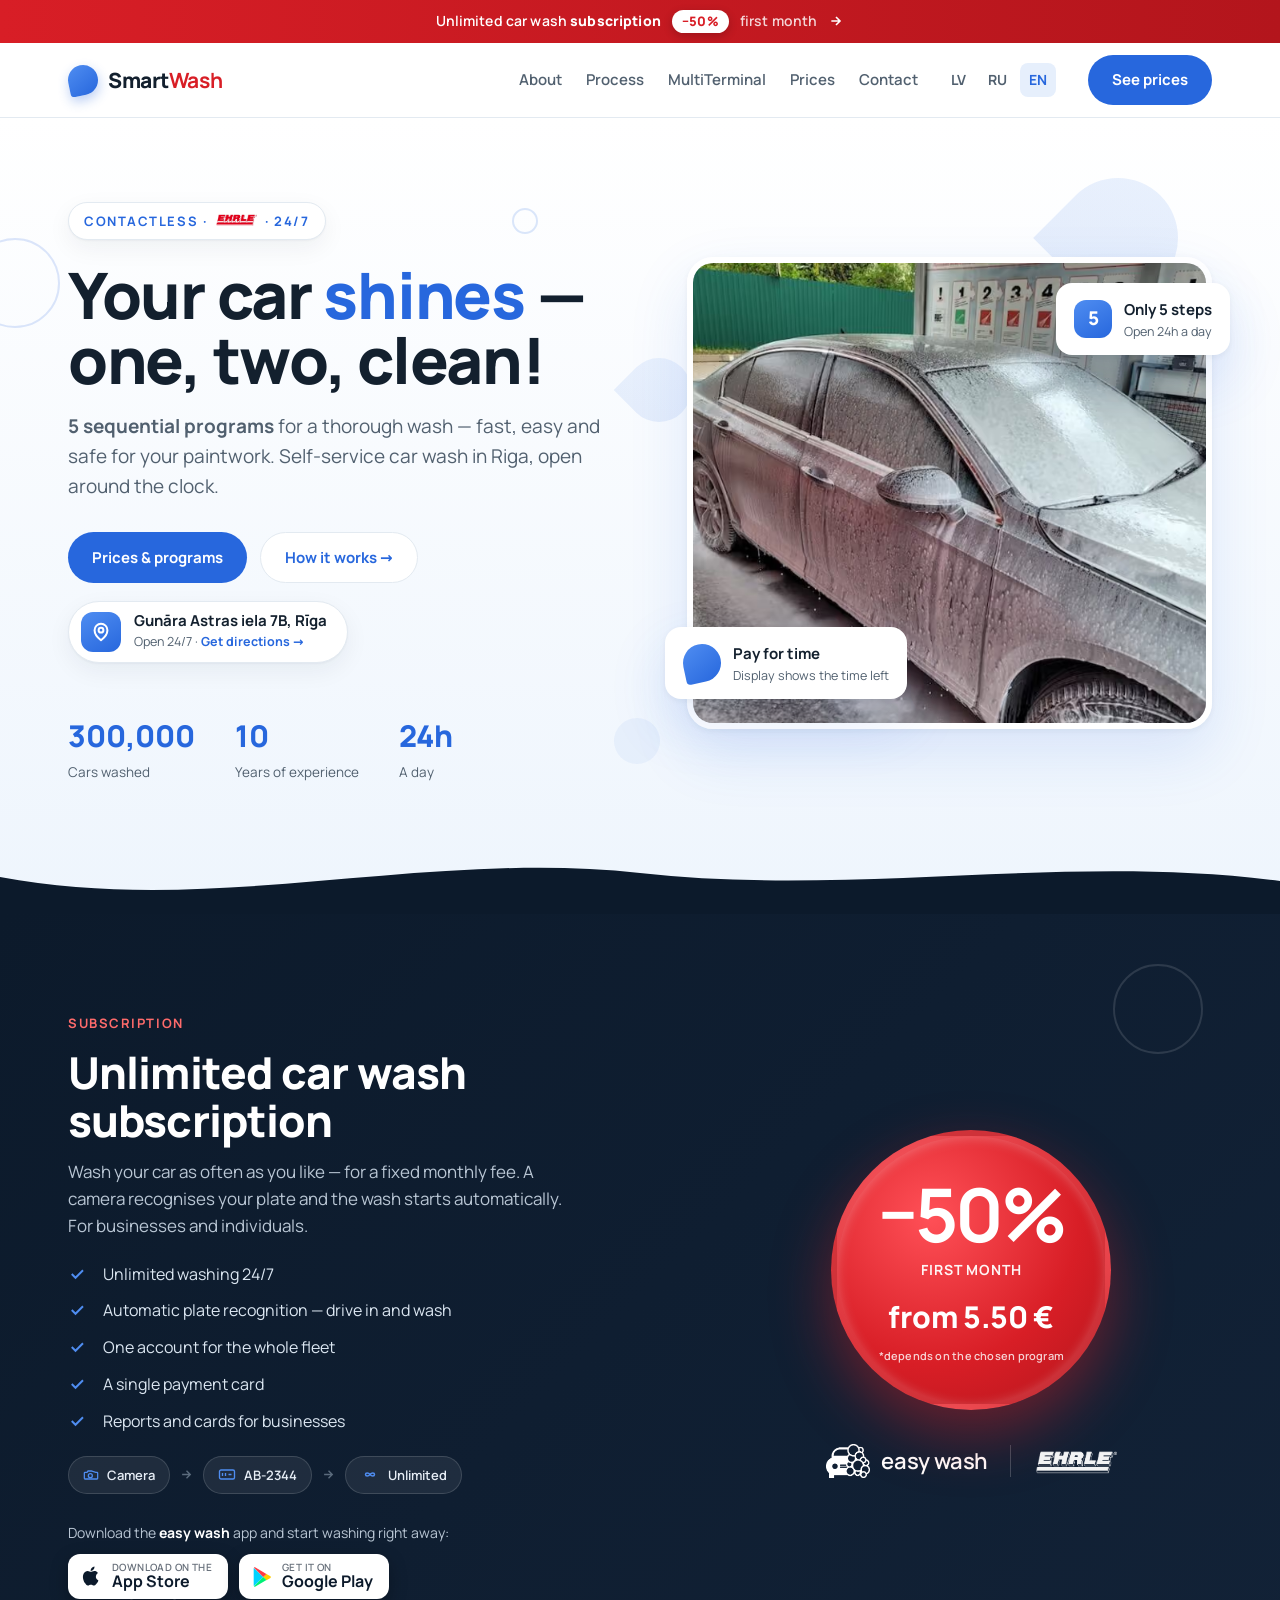
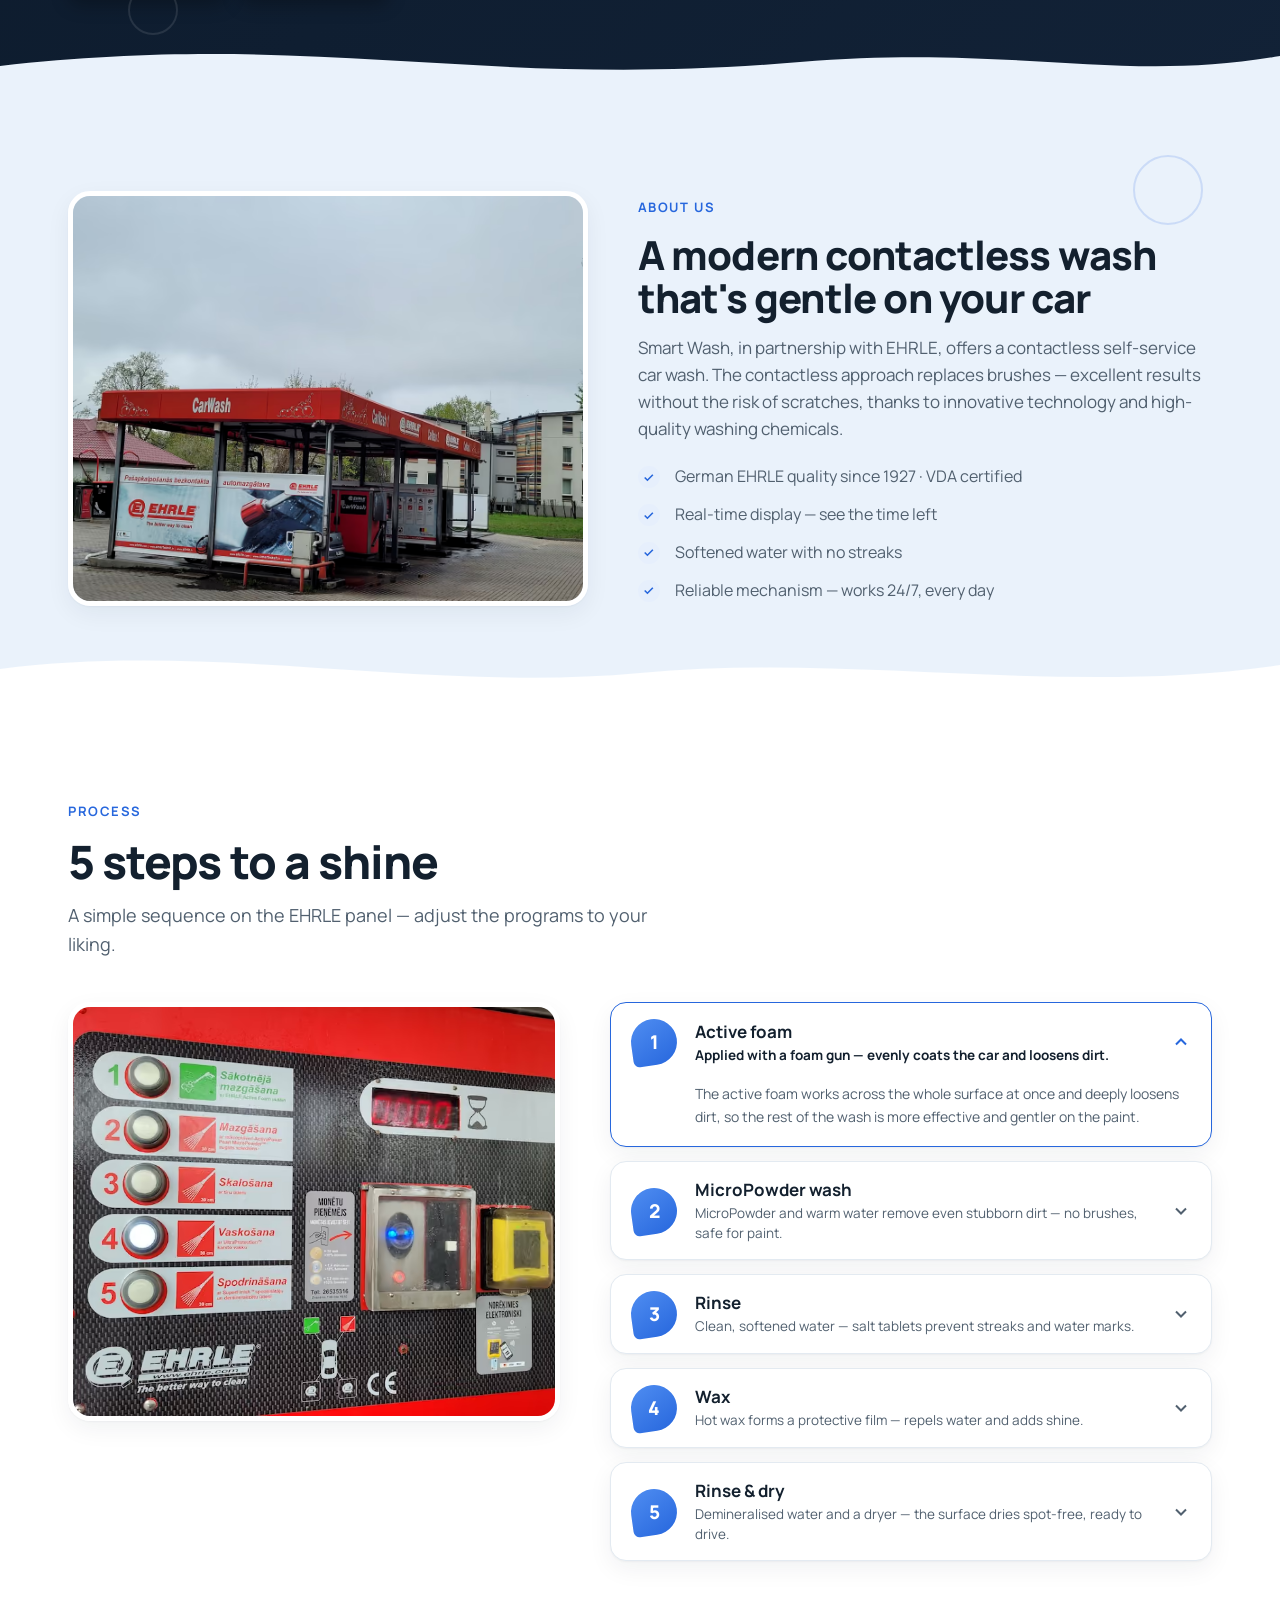
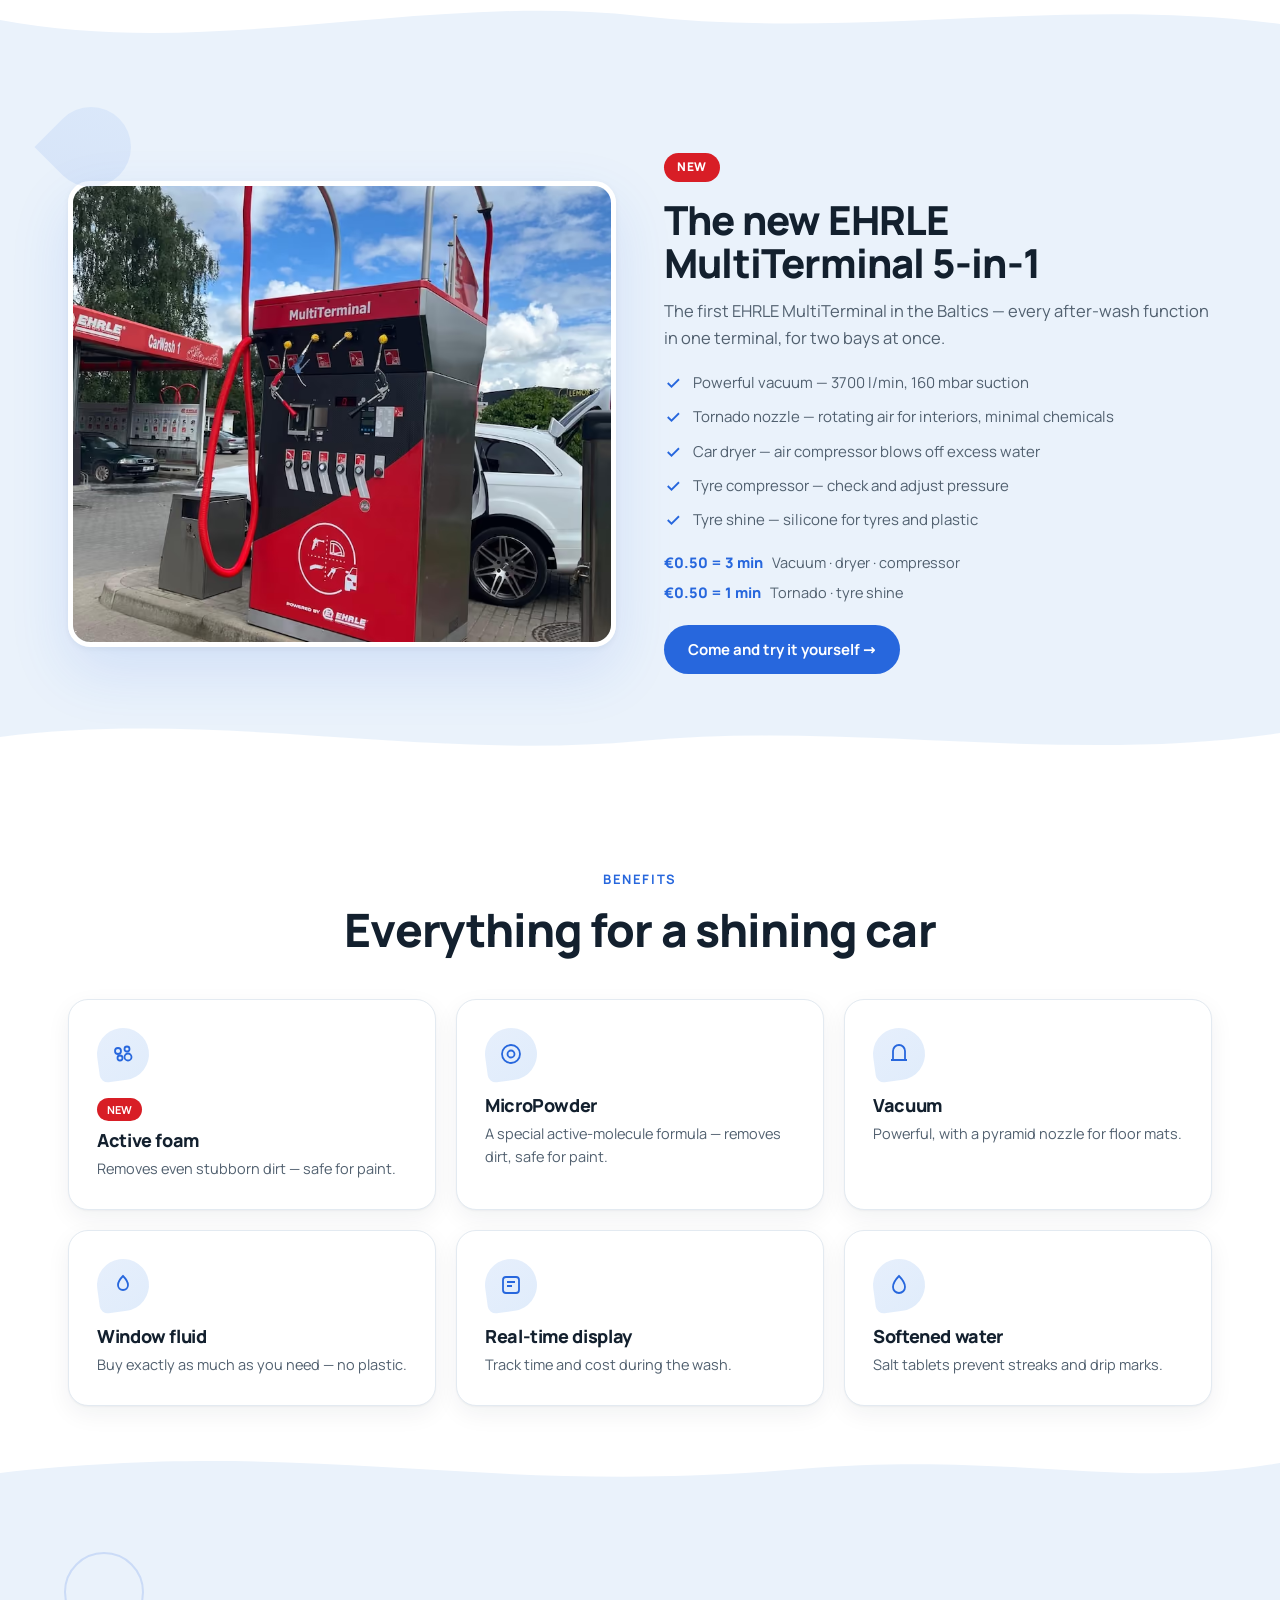
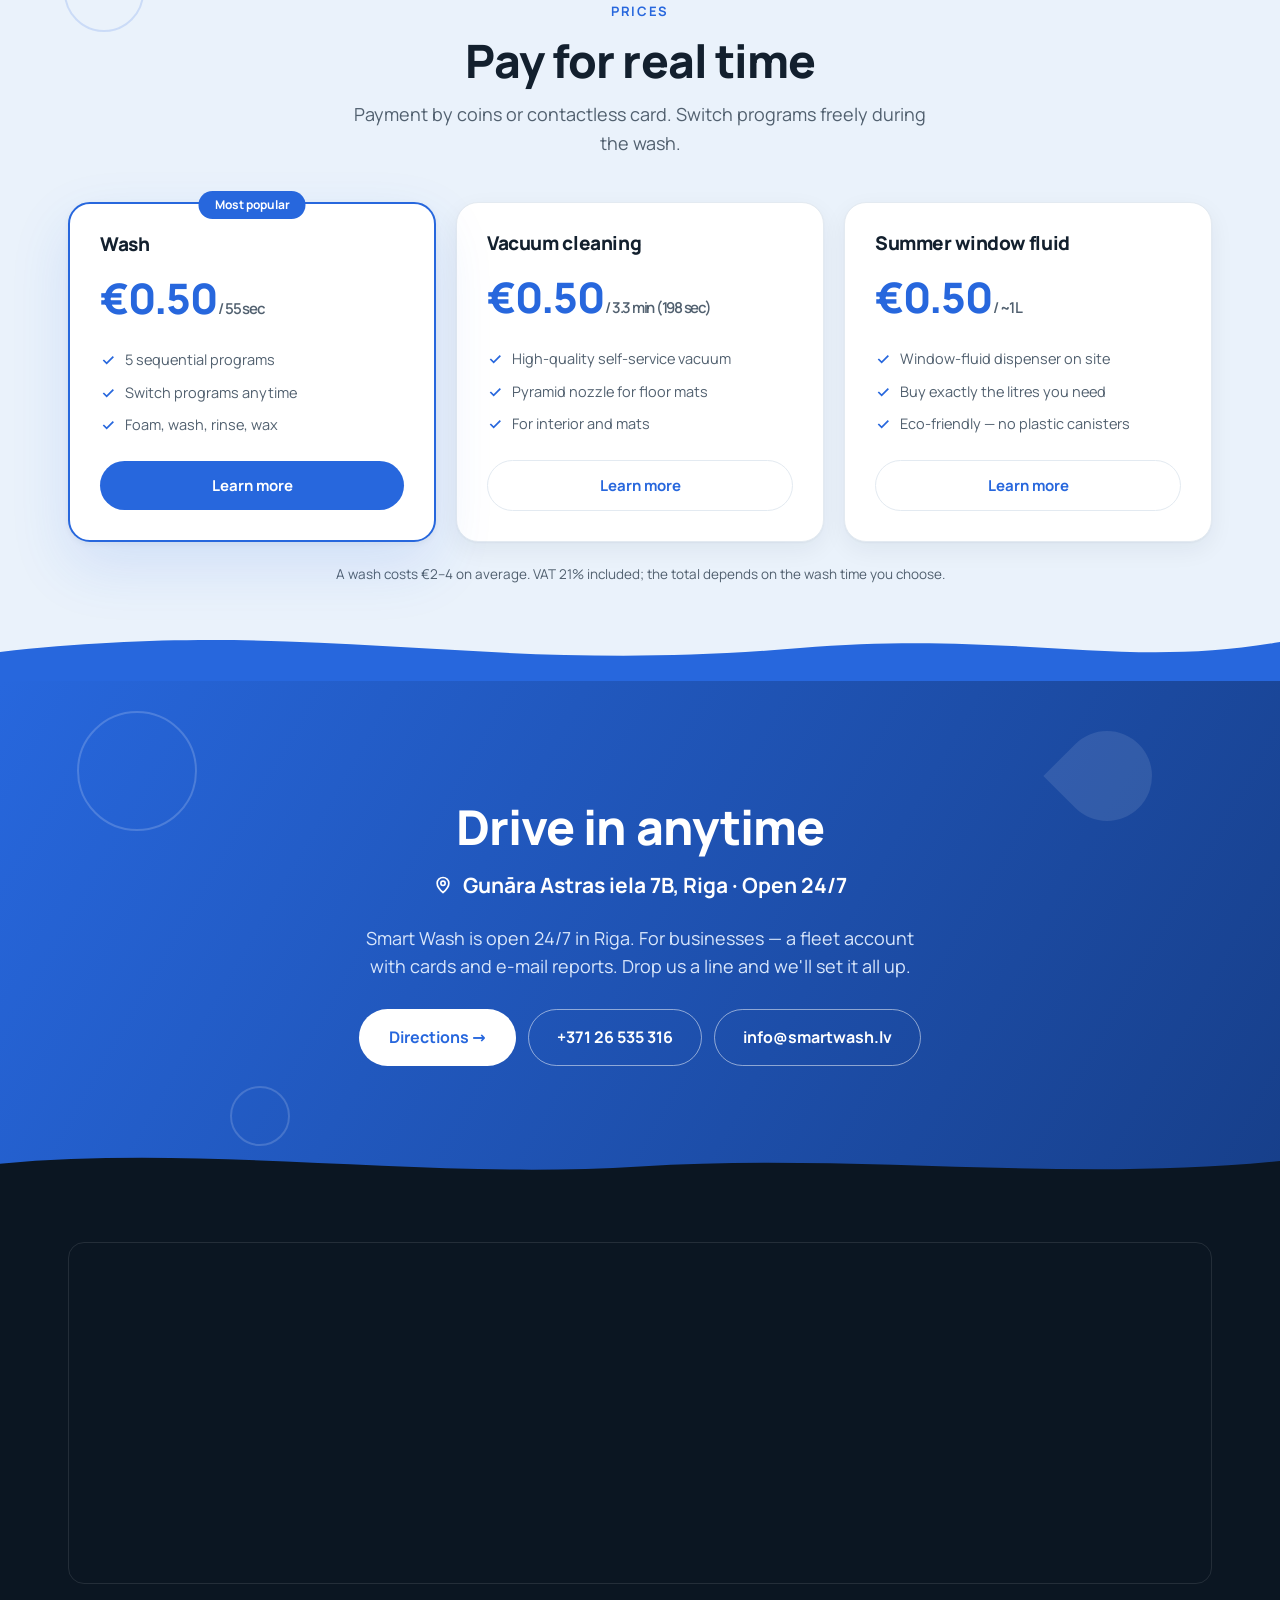
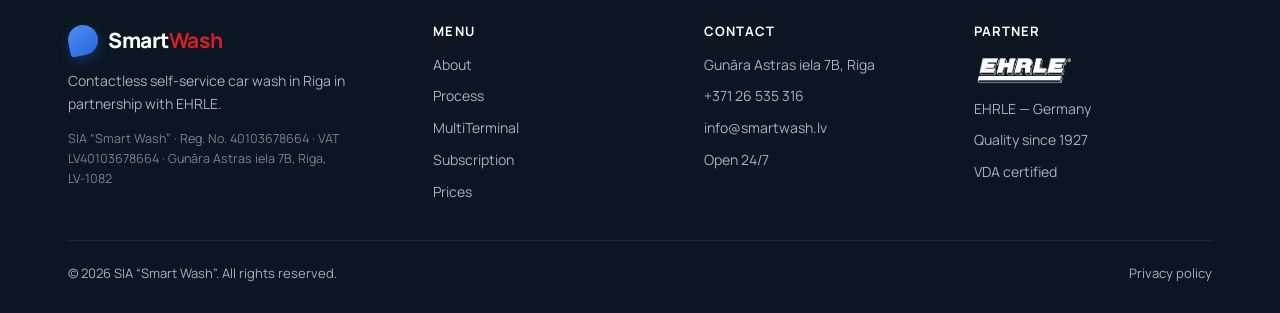
==== commit d91481db: "Sync EN/RU structure with LV: section order + promobar - Move subscription (#abonements) section to " ====
--- a/en/index.html
+++ b/en/index.html
@@ -232,12 +232,15 @@
 .foot-reqs{color:#6f8497;font-size:12.5px;line-height:1.6;margin-top:14px;max-width:34ch}
 
 /* ===== Announcement bar ===== */
-.promobar{display:flex;align-items:center;justify-content:center;gap:10px;text-align:center;background:linear-gradient(90deg,var(--bw-red),var(--bw-red-dark));color:#fff;font-weight:700;font-size:14px;padding:9px 16px;line-height:1.3}
+.promobar{display:flex;align-items:center;justify-content:center;gap:11px;text-align:center;background:linear-gradient(90deg,var(--bw-red),var(--bw-red-dark));color:#fff;font-weight:600;font-size:14px;padding:10px 16px;line-height:1.3;letter-spacing:.01em;transition:background .2s}
+.promobar strong{color:#fff;font-weight:800}
+.promobar .pb-badge{display:inline-flex;align-items:center;background:#fff;color:var(--bw-red);font-weight:800;font-size:13px;letter-spacing:.02em;padding:3px 10px;border-radius:999px;box-shadow:0 3px 10px rgba(0,0,0,.2)}
+.promobar .pb-sub{color:rgba(255,255,255,.82);font-weight:600}
 .promobar:hover{background:var(--bw-red-dark)}
 .promobar .arrow{transition:transform .2s}
 .promobar:hover .arrow{transform:translateX(3px)}
 .promobar svg{flex:none}
-@media (max-width:480px){.promobar{font-size:12.5px;gap:7px;padding:8px 12px}}
+@media (max-width:480px){.promobar{font-size:12.5px;gap:8px;padding:9px 12px}.promobar .pb-sub{display:none}}
 /* ===== Subscription promo ===== */
 .promo{background:linear-gradient(135deg,#0c1a2b,#122237);color:#fff;overflow:hidden}
 .promo .eyebrow{color:#ff6b6b}
@@ -317,7 +320,7 @@
 <body>
 <a class="skip" href="#main">Skip to content</a>
 
-<a class="promobar" href="#abonements"><svg width="18" height="11" viewBox="0 0 40 24" fill="none" stroke="currentColor" stroke-width="3.2" stroke-linecap="round" aria-hidden="true"><path d="M11 12c0-4 6-4 9 0s9 4 9 0-6-4-9 0-9 4-9 0z"/></svg><span>Unlimited subscription — first month −50%</span><svg class="arrow" width="16" height="16" viewBox="0 0 24 24" fill="none" stroke="currentColor" stroke-width="2.4" aria-hidden="true"><path d="M5 12h13M12 6l6 6-6 6"/></svg></a>
+<a class="promobar" href="#abonements"><span>Unlimited car wash <strong>subscription</strong></span><span class="pb-badge">−50%</span><span class="pb-sub">first month</span><svg class="arrow" width="16" height="16" viewBox="0 0 24 24" fill="none" stroke="currentColor" stroke-width="2.4" aria-hidden="true"><path d="M5 12h13M12 6l6 6-6 6"/></svg></a>
 
 <header class="v3-nav">
   <div class="bw-wrap row">
@@ -387,7 +390,56 @@
       <div class="hero-badge"><span class="b-drop" aria-hidden="true"></span><div><b>Pay for time</b><small>Display shows the time left</small></div></div>
     </div>
   </div>
-  <svg class="wave" viewBox="0 0 1440 70" preserveAspectRatio="none" aria-hidden="true" focusable="false"><path d="M0,32 C240,72 480,4 720,28 C960,52 1200,8 1440,36 L1440,70 L0,70 Z" fill="#eaf2fb"></path></svg>
+  <svg class="wave" viewBox="0 0 1440 70" preserveAspectRatio="none" aria-hidden="true" focusable="false"><path d="M0,32 C240,72 480,4 720,28 C960,52 1200,8 1440,36 L1440,70 L0,70 Z" fill="#0c1a2b"></path></svg>
+</section>
+
+<!-- SUBSCRIPTION PROMO -->
+<section class="sec promo" id="abonements" aria-labelledby="promo-h">
+  <span class="bubble" style="width:90px;height:90px;top:50px;right:6%;border-color:rgba(255,255,255,.12)" aria-hidden="true"></span>
+  <span class="bubble" style="width:50px;height:50px;bottom:60px;left:10%;border-color:rgba(255,255,255,.1)" aria-hidden="true"></span>
+  <div class="bw-wrap promo-grid">
+    <div>
+      <span class="eyebrow">Subscription</span>
+      <h2 id="promo-h">Unlimited car wash subscription</h2>
+      <p class="lead">Wash your car as often as you like — for a fixed monthly fee. A camera recognises your plate and the wash starts automatically. For businesses and individuals.</p>
+      <ul class="promo-list">
+        <li><svg width="18" height="18" viewBox="0 0 24 24" fill="none" stroke="currentColor" stroke-width="2.6" aria-hidden="true"><path d="M5 12l5 5L20 7"/></svg>Unlimited washing 24/7</li>
+        <li><svg width="18" height="18" viewBox="0 0 24 24" fill="none" stroke="currentColor" stroke-width="2.6" aria-hidden="true"><path d="M5 12l5 5L20 7"/></svg>Automatic plate recognition — drive in and wash</li>
+        <li><svg width="18" height="18" viewBox="0 0 24 24" fill="none" stroke="currentColor" stroke-width="2.6" aria-hidden="true"><path d="M5 12l5 5L20 7"/></svg>One account for the whole fleet</li>
+        <li><svg width="18" height="18" viewBox="0 0 24 24" fill="none" stroke="currentColor" stroke-width="2.6" aria-hidden="true"><path d="M5 12l5 5L20 7"/></svg>A single payment card</li>
+        <li><svg width="18" height="18" viewBox="0 0 24 24" fill="none" stroke="currentColor" stroke-width="2.6" aria-hidden="true"><path d="M5 12l5 5L20 7"/></svg>Reports and cards for businesses</li>
+      </ul>
+      <div class="promo-flow" role="list">
+        <span class="chip" role="listitem"><svg width="16" height="16" viewBox="0 0 24 24" fill="none" stroke="currentColor" stroke-width="1.9" aria-hidden="true"><path d="M3 8h3l1.5-2h5L19 8h2a1 1 0 0 1 1 1v8a1 1 0 0 1-1 1H3a1 1 0 0 1-1-1V9a1 1 0 0 1 1-1z"/><circle cx="11" cy="13" r="3"/></svg>Camera</span><svg class="sep" width="15" height="15" viewBox="0 0 24 24" fill="none" stroke="currentColor" stroke-width="2.2" aria-hidden="true"><path d="M5 12h13M12 6l6 6-6 6"/></svg><span class="chip" role="listitem"><svg width="18" height="13" viewBox="0 0 24 16" fill="none" stroke="currentColor" stroke-width="1.8" aria-hidden="true"><rect x="2" y="2" width="20" height="12" rx="2"/><path d="M6 6v4M10 6v4M14 8h4"/></svg>AB-2344</span><svg class="sep" width="15" height="15" viewBox="0 0 24 24" fill="none" stroke="currentColor" stroke-width="2.2" aria-hidden="true"><path d="M5 12h13M12 6l6 6-6 6"/></svg><span class="chip" role="listitem"><svg width="20" height="13" viewBox="0 0 40 24" fill="none" stroke="currentColor" stroke-width="3" stroke-linecap="round" aria-hidden="true"><path d="M11 12c0-4 6-4 9 0s9 4 9 0-6-4-9 0-9 4-9 0z"/></svg>Unlimited</span>
+      </div>
+      <div class="promo-apps">
+        <span class="promo-apps-label">Download the <strong>easy wash</strong> app and start washing right away:</span>
+        <div class="store-row">
+          <a class="store-btn" href="https://apps.apple.com/lv/app/easy-wash/id1440643365" target="_blank" rel="noopener" aria-label="Download on the App Store">
+            <svg viewBox="0 0 24 24" width="21" height="21" fill="currentColor" aria-hidden="true"><path d="M17.05 12.04c-.03-2.77 2.26-4.1 2.36-4.16-1.29-1.88-3.29-2.14-4-2.17-1.7-.17-3.32 1-4.18 1-.86 0-2.19-.98-3.6-.95-1.85.03-3.56 1.08-4.51 2.73-1.93 3.35-.49 8.3 1.38 11.02.91 1.33 2 2.82 3.42 2.77 1.37-.05 1.89-.89 3.55-.89 1.65 0 2.12.89 3.57.86 1.47-.02 2.4-1.35 3.3-2.69 1.04-1.54 1.47-3.03 1.49-3.11-.03-.01-2.86-1.1-2.89-4.35M14.28 4.13c.76-.92 1.27-2.2 1.13-3.47-1.09.04-2.41.72-3.19 1.64-.7.81-1.31 2.11-1.15 3.35 1.21.09 2.45-.62 3.21-1.52"/></svg>
+            <span><small>Download on the</small>App Store</span>
+          </a>
+          <a class="store-btn" href="https://play.google.com/store/apps/details?id=com.easywash" target="_blank" rel="noopener" aria-label="Get it on Google Play">
+            <svg viewBox="0 0 512 512" width="20" height="22" aria-hidden="true"><path fill="#00d3ff" d="M48.6 28.3A23.6 23.6 0 0 0 43 44.6v422.8a23.6 23.6 0 0 0 5.6 16.3l1.4 1.4L287.9 257.4v-2.8L50 26.9z"/><path fill="#ffce00" d="M367 336.7l-79.1-79.3v-2.8L367 175.3l1.8 1L462.5 230c26.7 15.1 26.7 40 0 55.2l-93.7 53.2z"/><path fill="#00f076" d="M368.8 335.7L287.9 256 48.6 495.4c8.8 9.3 23.3 10.5 39.7 1.2l280.5-160.9"/><path fill="#ff3a44" d="M368.8 176.3L88.3 15.5C71.9 6.1 57.4 7.3 48.6 16.6L287.9 256z"/></svg>
+            <span><small>Get it on</small>Google Play</span>
+          </a>
+        </div>
+      </div>
+    </div>
+    <div class="promo-visual">
+      <svg class="promo-inf" viewBox="0 0 200 100" fill="none" stroke="currentColor" stroke-width="9" stroke-linecap="round" aria-hidden="true"><path d="M60 50c0-18 28-18 40 0s40 18 40 0-28-18-40 0-40 18-40 0z"/></svg>
+      <div class="promo-off"><b>−50%</b><span>first month</span><em class="promo-price">from 5.50&nbsp;€</em><small class="promo-note">*depends on the chosen program</small></div>
+      <div class="promo-brands">
+        <span class="pb-ew">
+          <img class="pb-ew-icon" src="../assets/img/easywash-white.png" width="44" height="34" alt="" aria-hidden="true" loading="lazy" decoding="async">
+          <span>easy wash</span>
+        </span>
+        <span class="pb-div" aria-hidden="true"></span>
+        <img class="pb-ehrle" src="../assets/img/ehrle-white.png" width="98" height="30" alt="EHRLE" loading="lazy" decoding="async">
+      </div>
+    </div>
+  </div>
+  <svg class="wave" viewBox="0 0 1440 70" preserveAspectRatio="none" aria-hidden="true" focusable="false"><path d="M0,40 C360,4 540,64 900,36 C1140,18 1260,58 1440,30 L1440,70 L0,70 Z" fill="#eaf2fb"></path></svg>
 </section>
 
 <section class="sec light" id="about" aria-labelledby="about-h">
@@ -547,55 +599,6 @@
       </article>
     </div>
     <p class="price-note">A wash costs €2–4 on average. VAT 21% included; the total depends on the wash time you choose.</p>
-  </div>
-  <svg class="wave" viewBox="0 0 1440 70" preserveAspectRatio="none" aria-hidden="true" focusable="false"><path d="M0,40 C360,4 540,64 900,36 C1140,18 1260,58 1440,30 L1440,70 L0,70 Z" fill="#0c1a2b"></path></svg>
-</section>
-
-<!-- SUBSCRIPTION PROMO -->
-<section class="sec promo" id="abonements" aria-labelledby="promo-h">
-  <span class="bubble" style="width:90px;height:90px;top:50px;right:6%;border-color:rgba(255,255,255,.12)" aria-hidden="true"></span>
-  <span class="bubble" style="width:50px;height:50px;bottom:60px;left:10%;border-color:rgba(255,255,255,.1)" aria-hidden="true"></span>
-  <div class="bw-wrap promo-grid">
-    <div>
-      <span class="eyebrow">Subscription</span>
-      <h2 id="promo-h">Unlimited car wash subscription</h2>
-      <p class="lead">Wash your car as often as you like — for a fixed monthly fee. A camera recognises your plate and the wash starts automatically. For businesses and individuals.</p>
-      <ul class="promo-list">
-        <li><svg width="18" height="18" viewBox="0 0 24 24" fill="none" stroke="currentColor" stroke-width="2.6" aria-hidden="true"><path d="M5 12l5 5L20 7"/></svg>Unlimited washing 24/7</li>
-        <li><svg width="18" height="18" viewBox="0 0 24 24" fill="none" stroke="currentColor" stroke-width="2.6" aria-hidden="true"><path d="M5 12l5 5L20 7"/></svg>Automatic plate recognition — drive in and wash</li>
-        <li><svg width="18" height="18" viewBox="0 0 24 24" fill="none" stroke="currentColor" stroke-width="2.6" aria-hidden="true"><path d="M5 12l5 5L20 7"/></svg>One account for the whole fleet</li>
-        <li><svg width="18" height="18" viewBox="0 0 24 24" fill="none" stroke="currentColor" stroke-width="2.6" aria-hidden="true"><path d="M5 12l5 5L20 7"/></svg>A single payment card</li>
-        <li><svg width="18" height="18" viewBox="0 0 24 24" fill="none" stroke="currentColor" stroke-width="2.6" aria-hidden="true"><path d="M5 12l5 5L20 7"/></svg>Reports and cards for businesses</li>
-      </ul>
-      <div class="promo-flow" role="list">
-        <span class="chip" role="listitem"><svg width="16" height="16" viewBox="0 0 24 24" fill="none" stroke="currentColor" stroke-width="1.9" aria-hidden="true"><path d="M3 8h3l1.5-2h5L19 8h2a1 1 0 0 1 1 1v8a1 1 0 0 1-1 1H3a1 1 0 0 1-1-1V9a1 1 0 0 1 1-1z"/><circle cx="11" cy="13" r="3"/></svg>Camera</span><svg class="sep" width="15" height="15" viewBox="0 0 24 24" fill="none" stroke="currentColor" stroke-width="2.2" aria-hidden="true"><path d="M5 12h13M12 6l6 6-6 6"/></svg><span class="chip" role="listitem"><svg width="18" height="13" viewBox="0 0 24 16" fill="none" stroke="currentColor" stroke-width="1.8" aria-hidden="true"><rect x="2" y="2" width="20" height="12" rx="2"/><path d="M6 6v4M10 6v4M14 8h4"/></svg>AB-2344</span><svg class="sep" width="15" height="15" viewBox="0 0 24 24" fill="none" stroke="currentColor" stroke-width="2.2" aria-hidden="true"><path d="M5 12h13M12 6l6 6-6 6"/></svg><span class="chip" role="listitem"><svg width="20" height="13" viewBox="0 0 40 24" fill="none" stroke="currentColor" stroke-width="3" stroke-linecap="round" aria-hidden="true"><path d="M11 12c0-4 6-4 9 0s9 4 9 0-6-4-9 0-9 4-9 0z"/></svg>Unlimited</span>
-      </div>
-      <div class="promo-apps">
-        <span class="promo-apps-label">Download the <strong>easy wash</strong> app and start washing right away:</span>
-        <div class="store-row">
-          <a class="store-btn" href="https://apps.apple.com/lv/app/easy-wash/id1440643365" target="_blank" rel="noopener" aria-label="Download on the App Store">
-            <svg viewBox="0 0 24 24" width="21" height="21" fill="currentColor" aria-hidden="true"><path d="M17.05 12.04c-.03-2.77 2.26-4.1 2.36-4.16-1.29-1.88-3.29-2.14-4-2.17-1.7-.17-3.32 1-4.18 1-.86 0-2.19-.98-3.6-.95-1.85.03-3.56 1.08-4.51 2.73-1.93 3.35-.49 8.3 1.38 11.02.91 1.33 2 2.82 3.42 2.77 1.37-.05 1.89-.89 3.55-.89 1.65 0 2.12.89 3.57.86 1.47-.02 2.4-1.35 3.3-2.69 1.04-1.54 1.47-3.03 1.49-3.11-.03-.01-2.86-1.1-2.89-4.35M14.28 4.13c.76-.92 1.27-2.2 1.13-3.47-1.09.04-2.41.72-3.19 1.64-.7.81-1.31 2.11-1.15 3.35 1.21.09 2.45-.62 3.21-1.52"/></svg>
-            <span><small>Download on the</small>App Store</span>
-          </a>
-          <a class="store-btn" href="https://play.google.com/store/apps/details?id=com.easywash" target="_blank" rel="noopener" aria-label="Get it on Google Play">
-            <svg viewBox="0 0 512 512" width="20" height="22" aria-hidden="true"><path fill="#00d3ff" d="M48.6 28.3A23.6 23.6 0 0 0 43 44.6v422.8a23.6 23.6 0 0 0 5.6 16.3l1.4 1.4L287.9 257.4v-2.8L50 26.9z"/><path fill="#ffce00" d="M367 336.7l-79.1-79.3v-2.8L367 175.3l1.8 1L462.5 230c26.7 15.1 26.7 40 0 55.2l-93.7 53.2z"/><path fill="#00f076" d="M368.8 335.7L287.9 256 48.6 495.4c8.8 9.3 23.3 10.5 39.7 1.2l280.5-160.9"/><path fill="#ff3a44" d="M368.8 176.3L88.3 15.5C71.9 6.1 57.4 7.3 48.6 16.6L287.9 256z"/></svg>
-            <span><small>Get it on</small>Google Play</span>
-          </a>
-        </div>
-      </div>
-    </div>
-    <div class="promo-visual">
-      <svg class="promo-inf" viewBox="0 0 200 100" fill="none" stroke="currentColor" stroke-width="9" stroke-linecap="round" aria-hidden="true"><path d="M60 50c0-18 28-18 40 0s40 18 40 0-28-18-40 0-40 18-40 0z"/></svg>
-      <div class="promo-off"><b>−50%</b><span>first month</span><em class="promo-price">from 5.50&nbsp;€</em><small class="promo-note">*depends on the chosen program</small></div>
-      <div class="promo-brands">
-        <span class="pb-ew">
-          <img class="pb-ew-icon" src="../assets/img/easywash-white.png" width="44" height="34" alt="" aria-hidden="true" loading="lazy" decoding="async">
-          <span>easy wash</span>
-        </span>
-        <span class="pb-div" aria-hidden="true"></span>
-        <img class="pb-ehrle" src="../assets/img/ehrle-white.png" width="98" height="30" alt="EHRLE" loading="lazy" decoding="async">
-      </div>
-    </div>
   </div>
   <svg class="wave" viewBox="0 0 1440 70" preserveAspectRatio="none" aria-hidden="true" focusable="false"><path d="M0,40 C360,4 540,64 900,36 C1140,18 1260,58 1440,30 L1440,70 L0,70 Z" fill="#2767dd"></path></svg>
 </section>
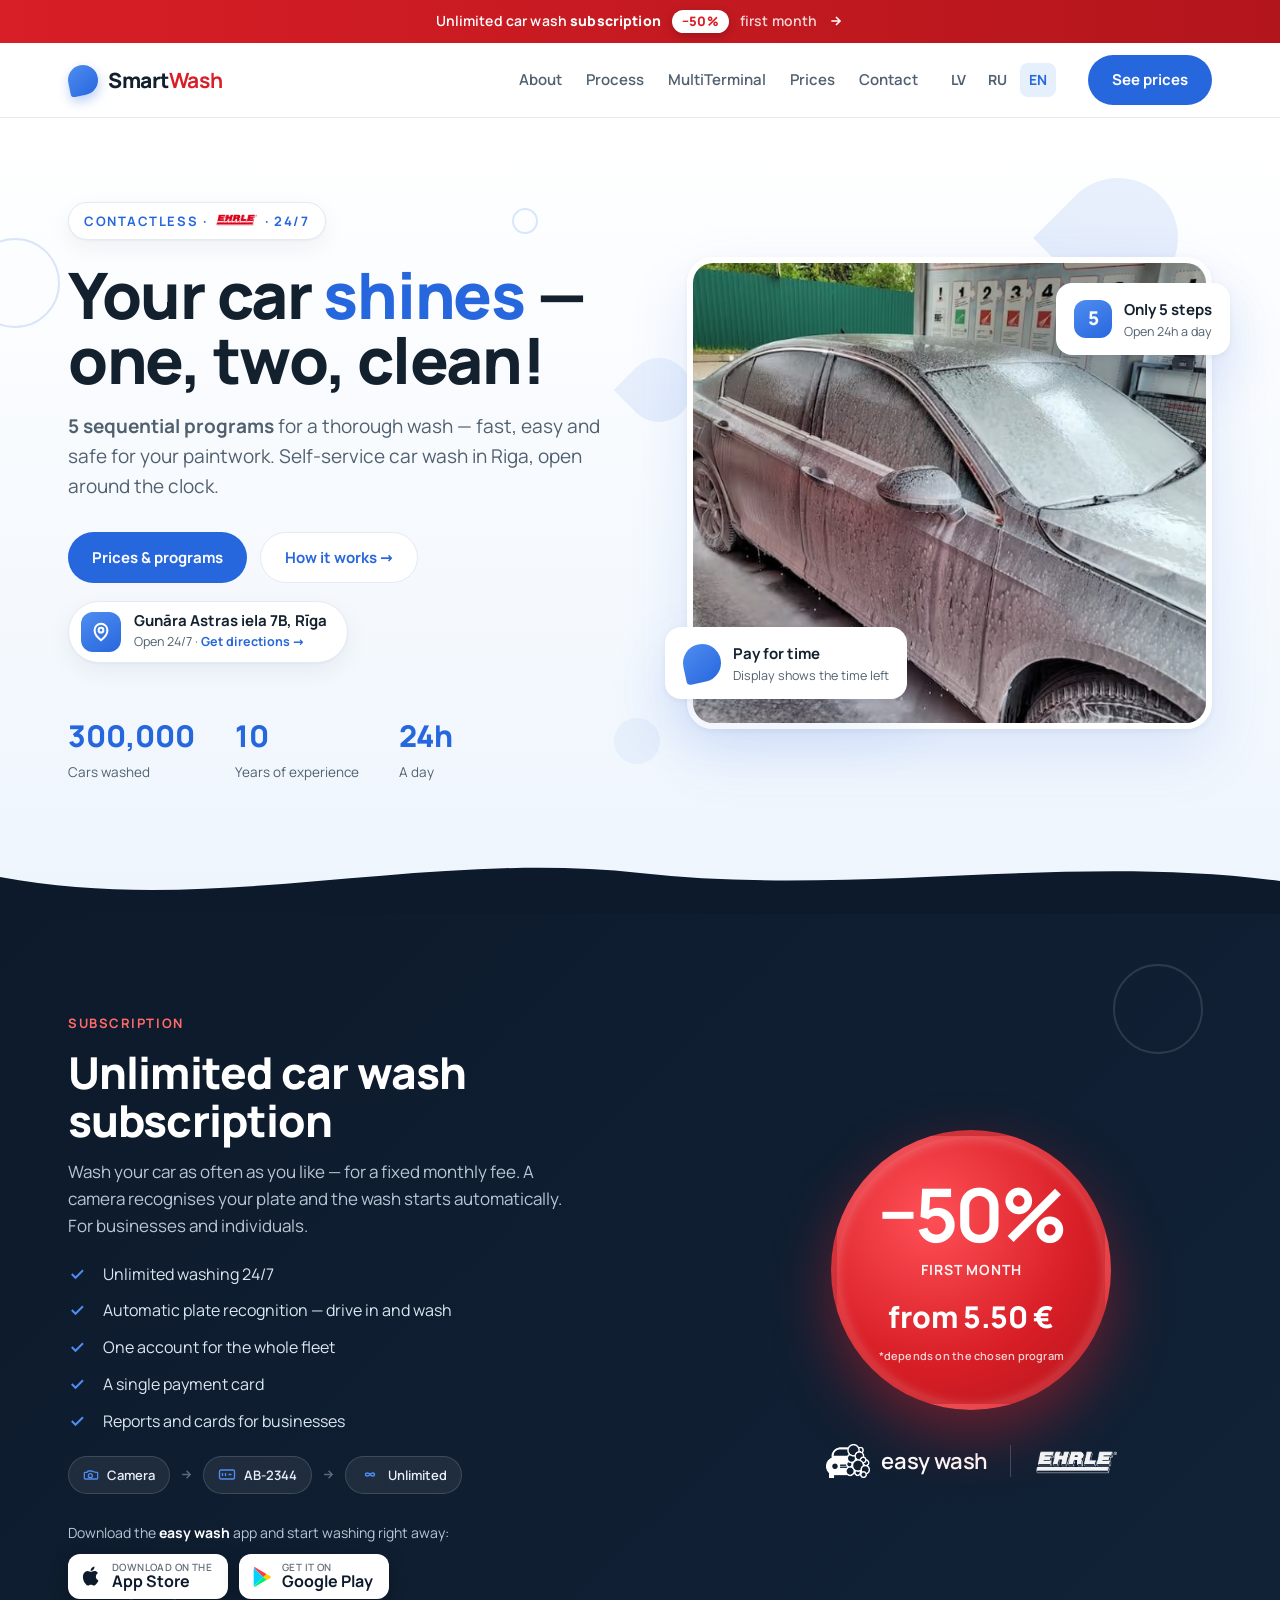
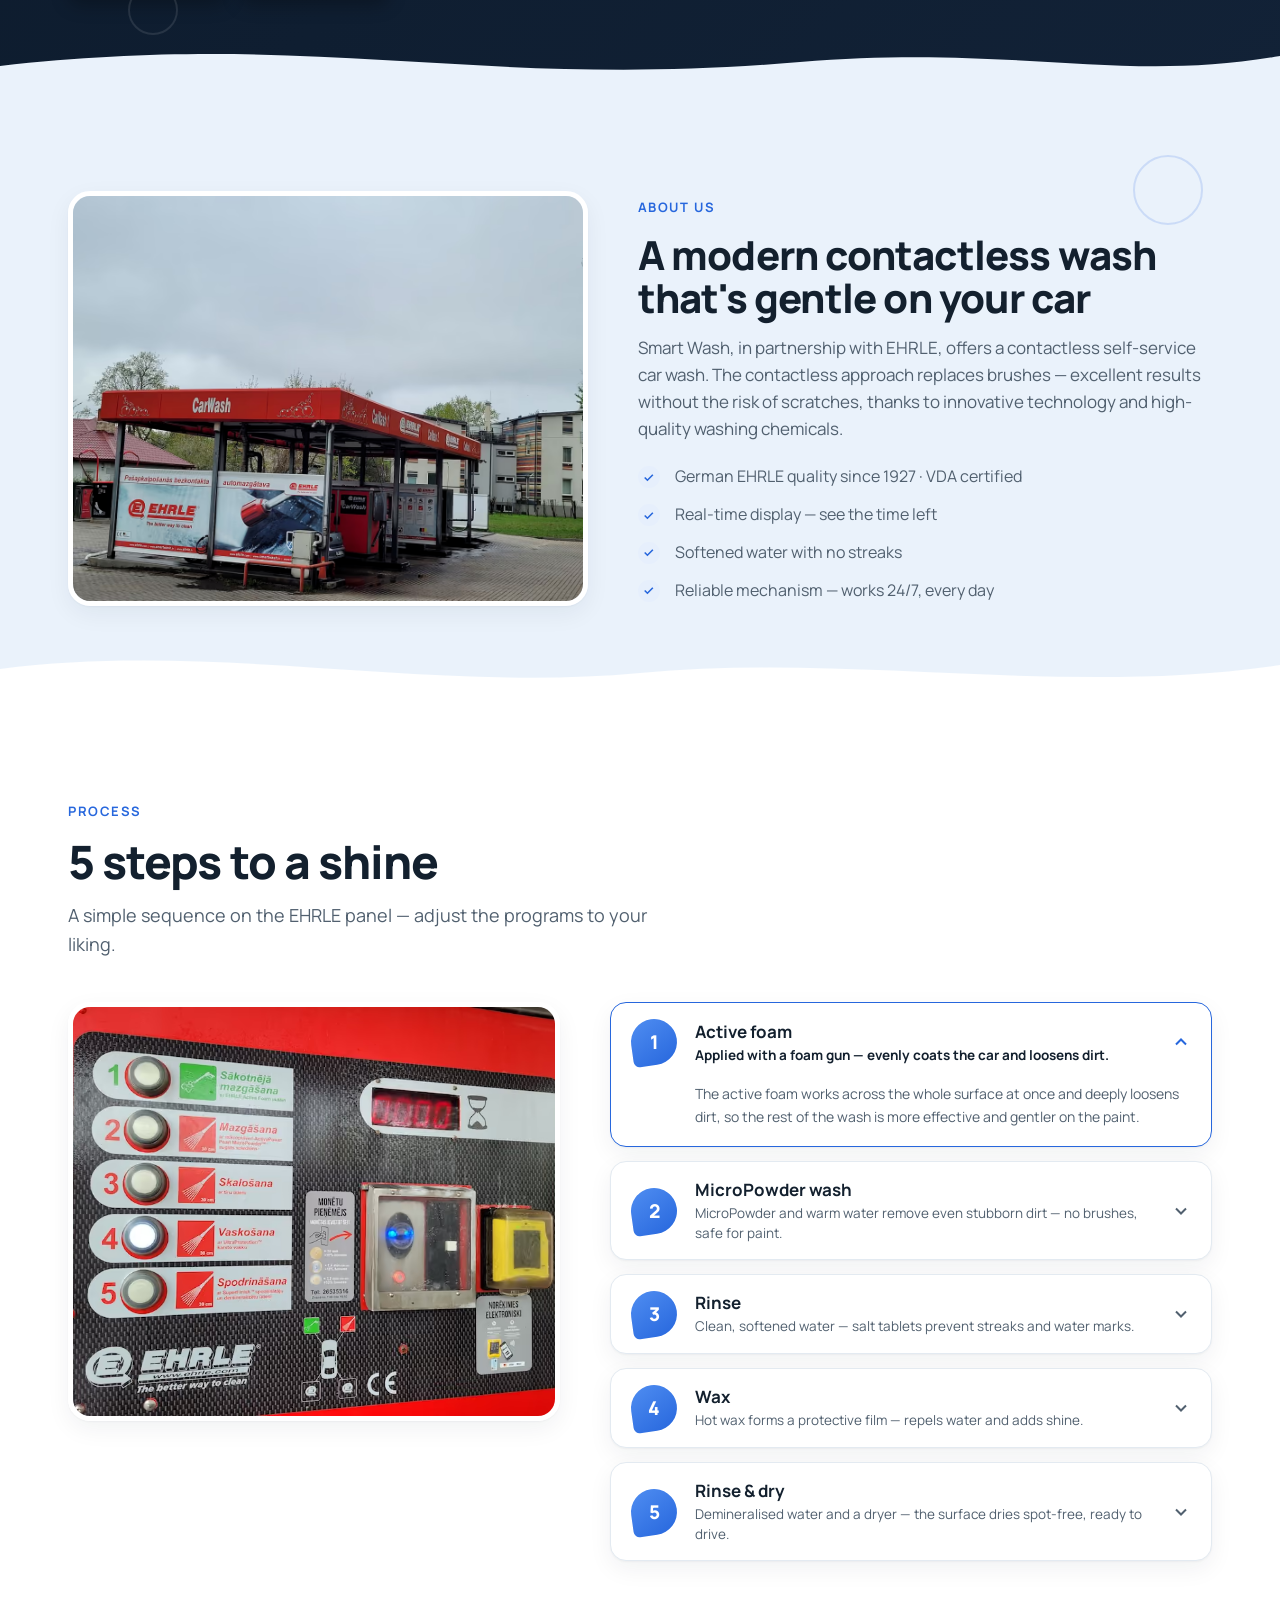
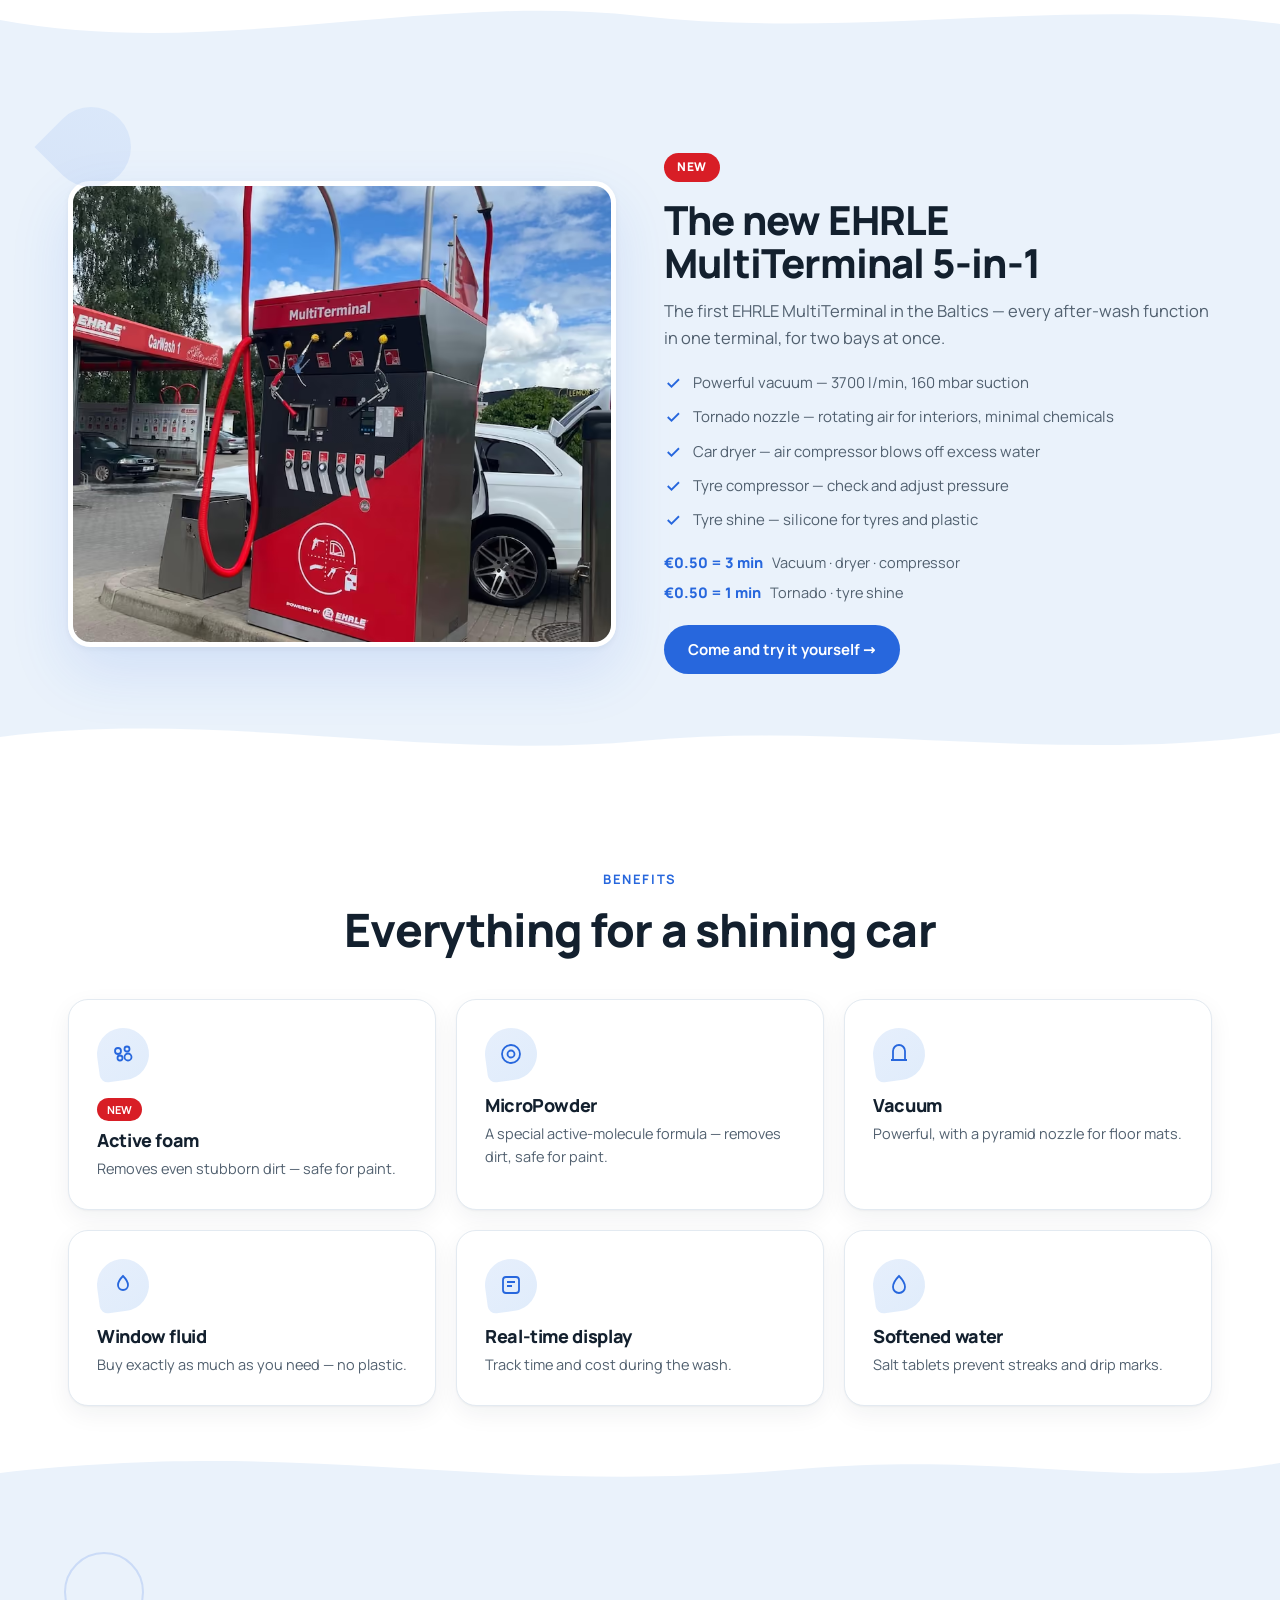
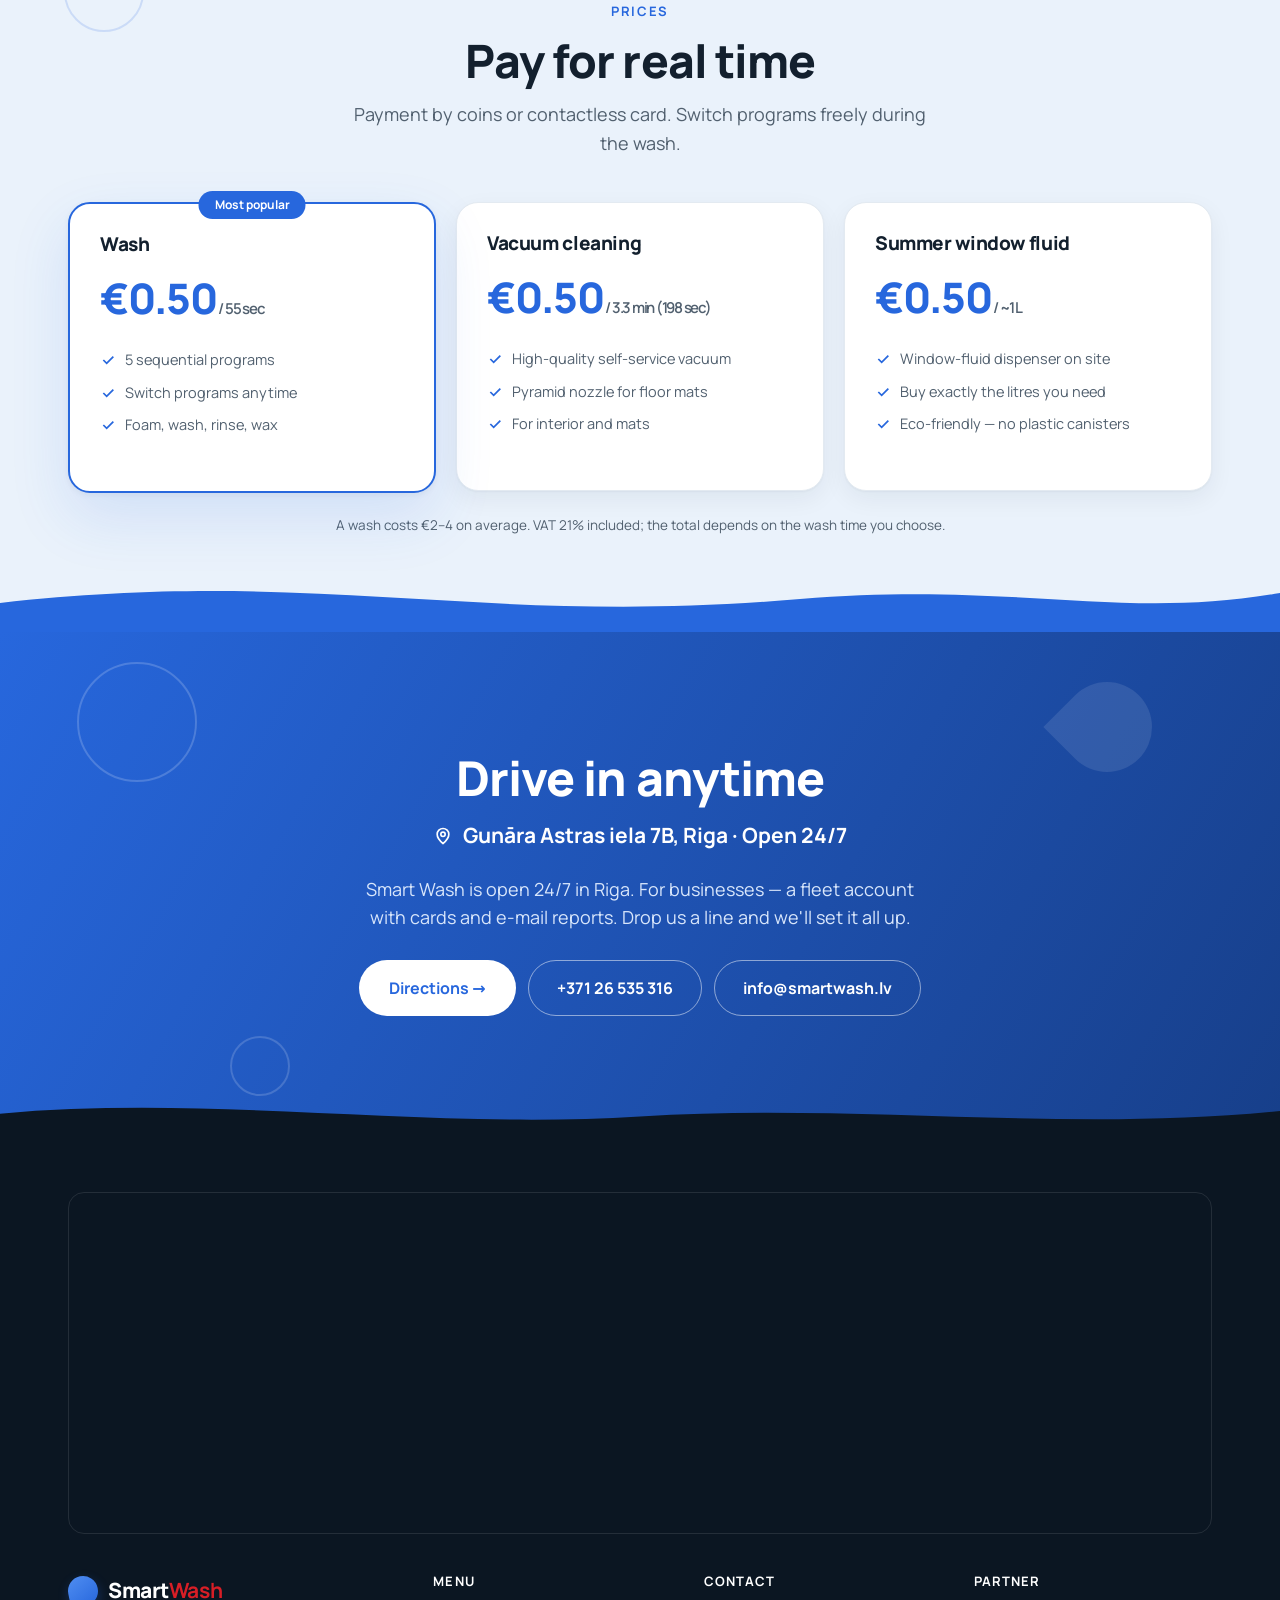
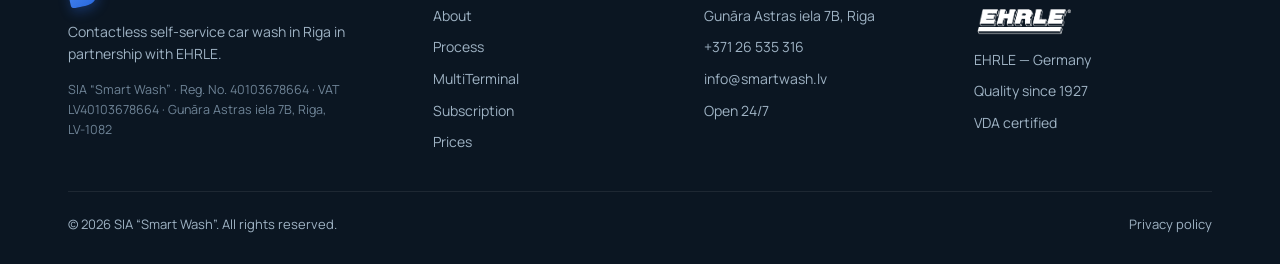
==== commit 64ce13d8: "Remove "more info" buttons from pricing cards (all languages) Co-Authored-By: Claude Opus 4.8 (1M co" ====
--- a/en/index.html
+++ b/en/index.html
@@ -574,9 +574,7 @@
           <li><svg width="16" height="16" viewBox="0 0 24 24" fill="none" stroke="currentColor" stroke-width="2.6" aria-hidden="true"><path d="M5 12l5 5L20 7"/></svg>5 sequential programs</li>
           <li><svg width="16" height="16" viewBox="0 0 24 24" fill="none" stroke="currentColor" stroke-width="2.6" aria-hidden="true"><path d="M5 12l5 5L20 7"/></svg>Switch programs anytime</li>
           <li><svg width="16" height="16" viewBox="0 0 24 24" fill="none" stroke="currentColor" stroke-width="2.6" aria-hidden="true"><path d="M5 12l5 5L20 7"/></svg>Foam, wash, rinse, wax</li>
-        </ul>
-        <a class="btn btn-primary" href="#contact">Learn more</a>
-      </article>
+        </ul>      </article>
       <article class="price">
         <h3>Vacuum cleaning</h3>
         <div class="amt">€0.50<small> / 3.3 min (198 sec)</small></div>
@@ -584,9 +582,7 @@
           <li><svg width="16" height="16" viewBox="0 0 24 24" fill="none" stroke="currentColor" stroke-width="2.6" aria-hidden="true"><path d="M5 12l5 5L20 7"/></svg>High-quality self-service vacuum</li>
           <li><svg width="16" height="16" viewBox="0 0 24 24" fill="none" stroke="currentColor" stroke-width="2.6" aria-hidden="true"><path d="M5 12l5 5L20 7"/></svg>Pyramid nozzle for floor mats</li>
           <li><svg width="16" height="16" viewBox="0 0 24 24" fill="none" stroke="currentColor" stroke-width="2.6" aria-hidden="true"><path d="M5 12l5 5L20 7"/></svg>For interior and mats</li>
-        </ul>
-        <a class="btn btn-ghost" href="#contact">Learn more</a>
-      </article>
+        </ul>      </article>
       <article class="price">
         <h3>Summer window fluid</h3>
         <div class="amt">€0.50<small> / ~1 L</small></div>
@@ -594,9 +590,7 @@
           <li><svg width="16" height="16" viewBox="0 0 24 24" fill="none" stroke="currentColor" stroke-width="2.6" aria-hidden="true"><path d="M5 12l5 5L20 7"/></svg>Window-fluid dispenser on site</li>
           <li><svg width="16" height="16" viewBox="0 0 24 24" fill="none" stroke="currentColor" stroke-width="2.6" aria-hidden="true"><path d="M5 12l5 5L20 7"/></svg>Buy exactly the litres you need</li>
           <li><svg width="16" height="16" viewBox="0 0 24 24" fill="none" stroke="currentColor" stroke-width="2.6" aria-hidden="true"><path d="M5 12l5 5L20 7"/></svg>Eco-friendly — no plastic canisters</li>
-        </ul>
-        <a class="btn btn-ghost" href="#contact">Learn more</a>
-      </article>
+        </ul>      </article>
     </div>
     <p class="price-note">A wash costs €2–4 on average. VAT 21% included; the total depends on the wash time you choose.</p>
   </div>
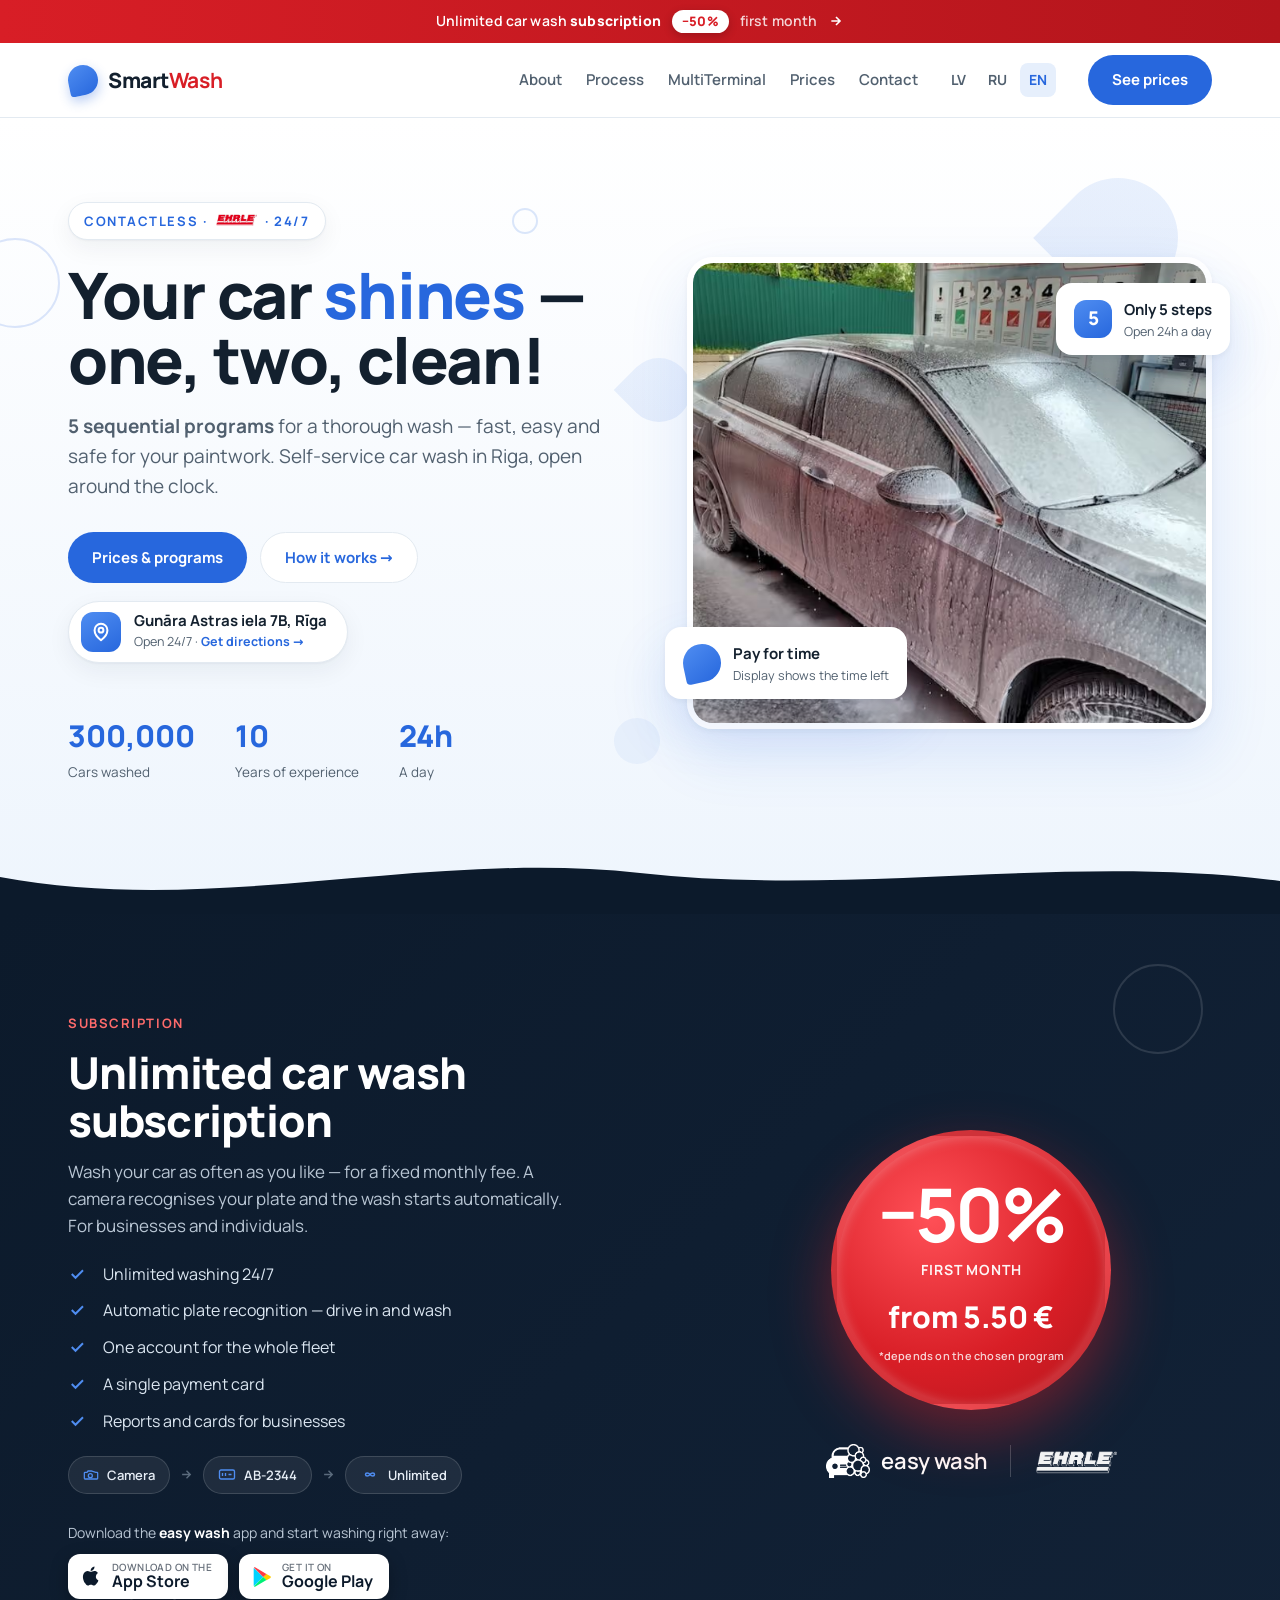
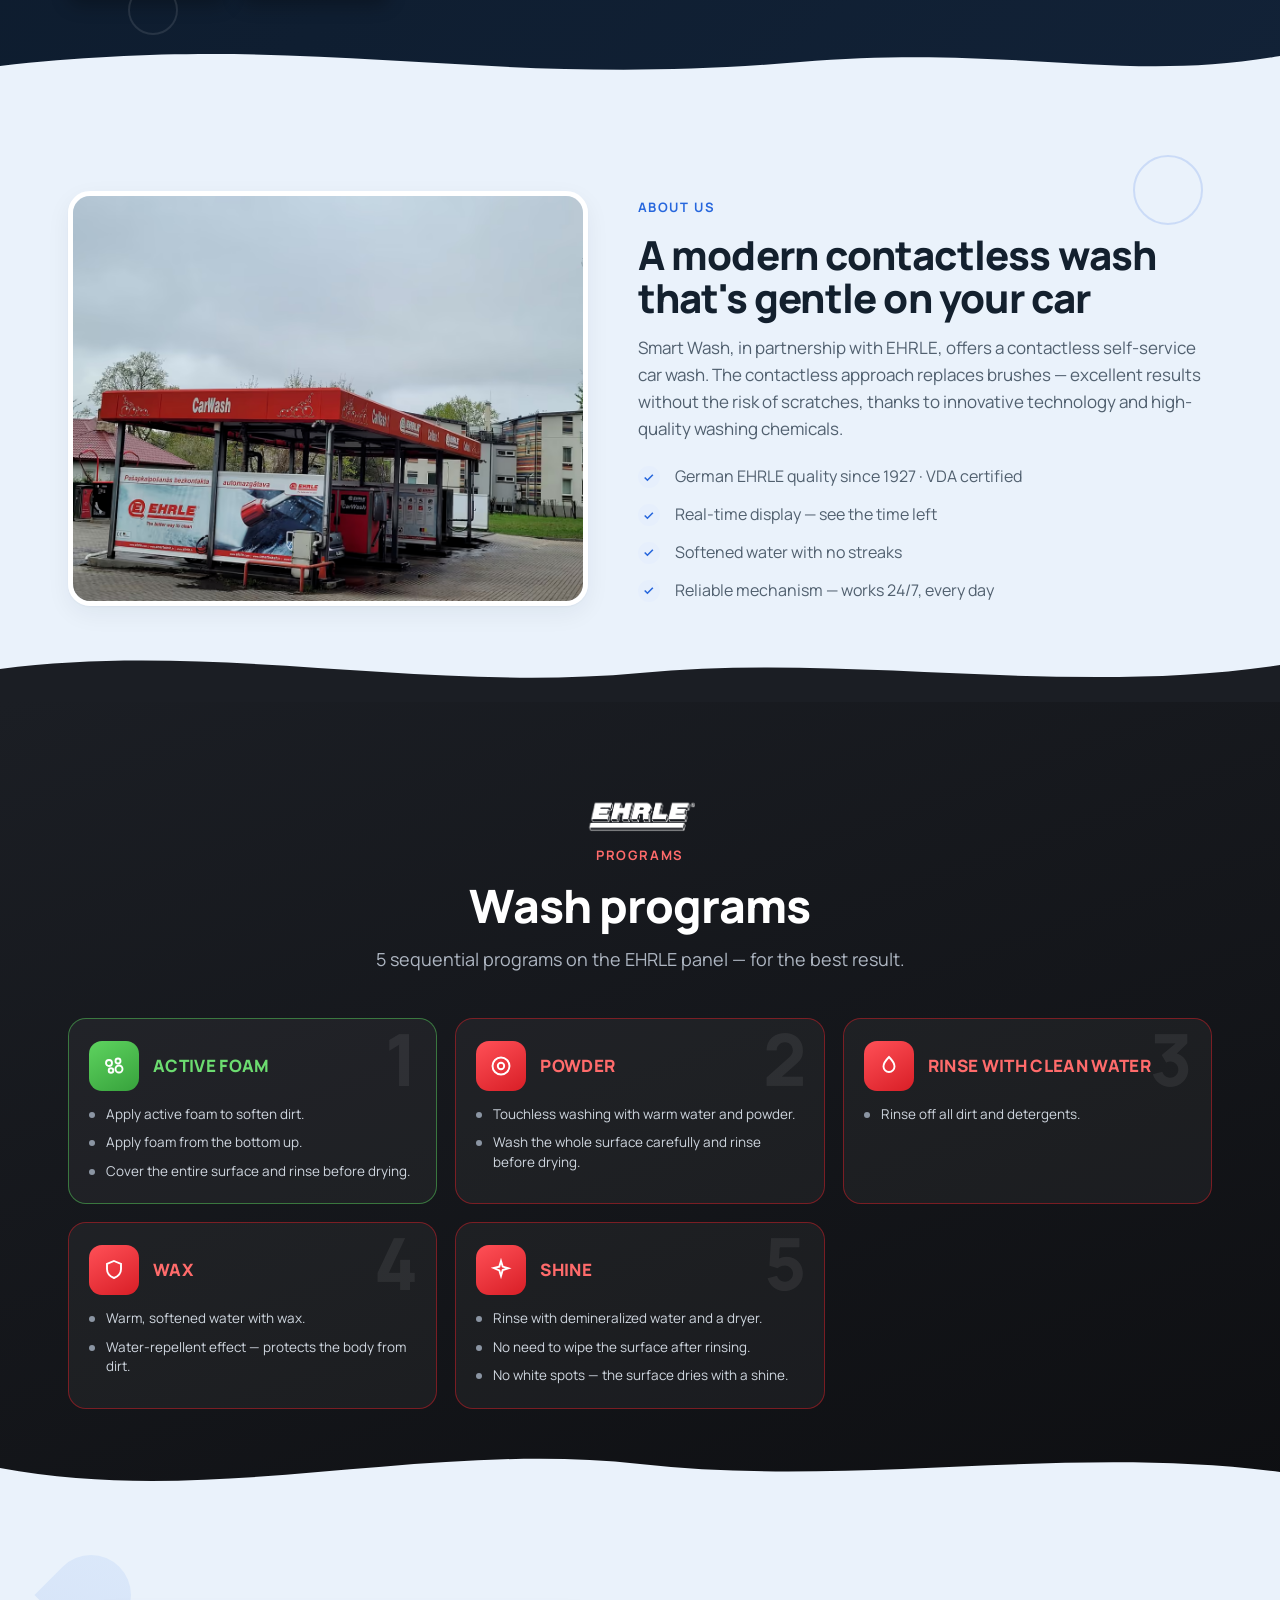
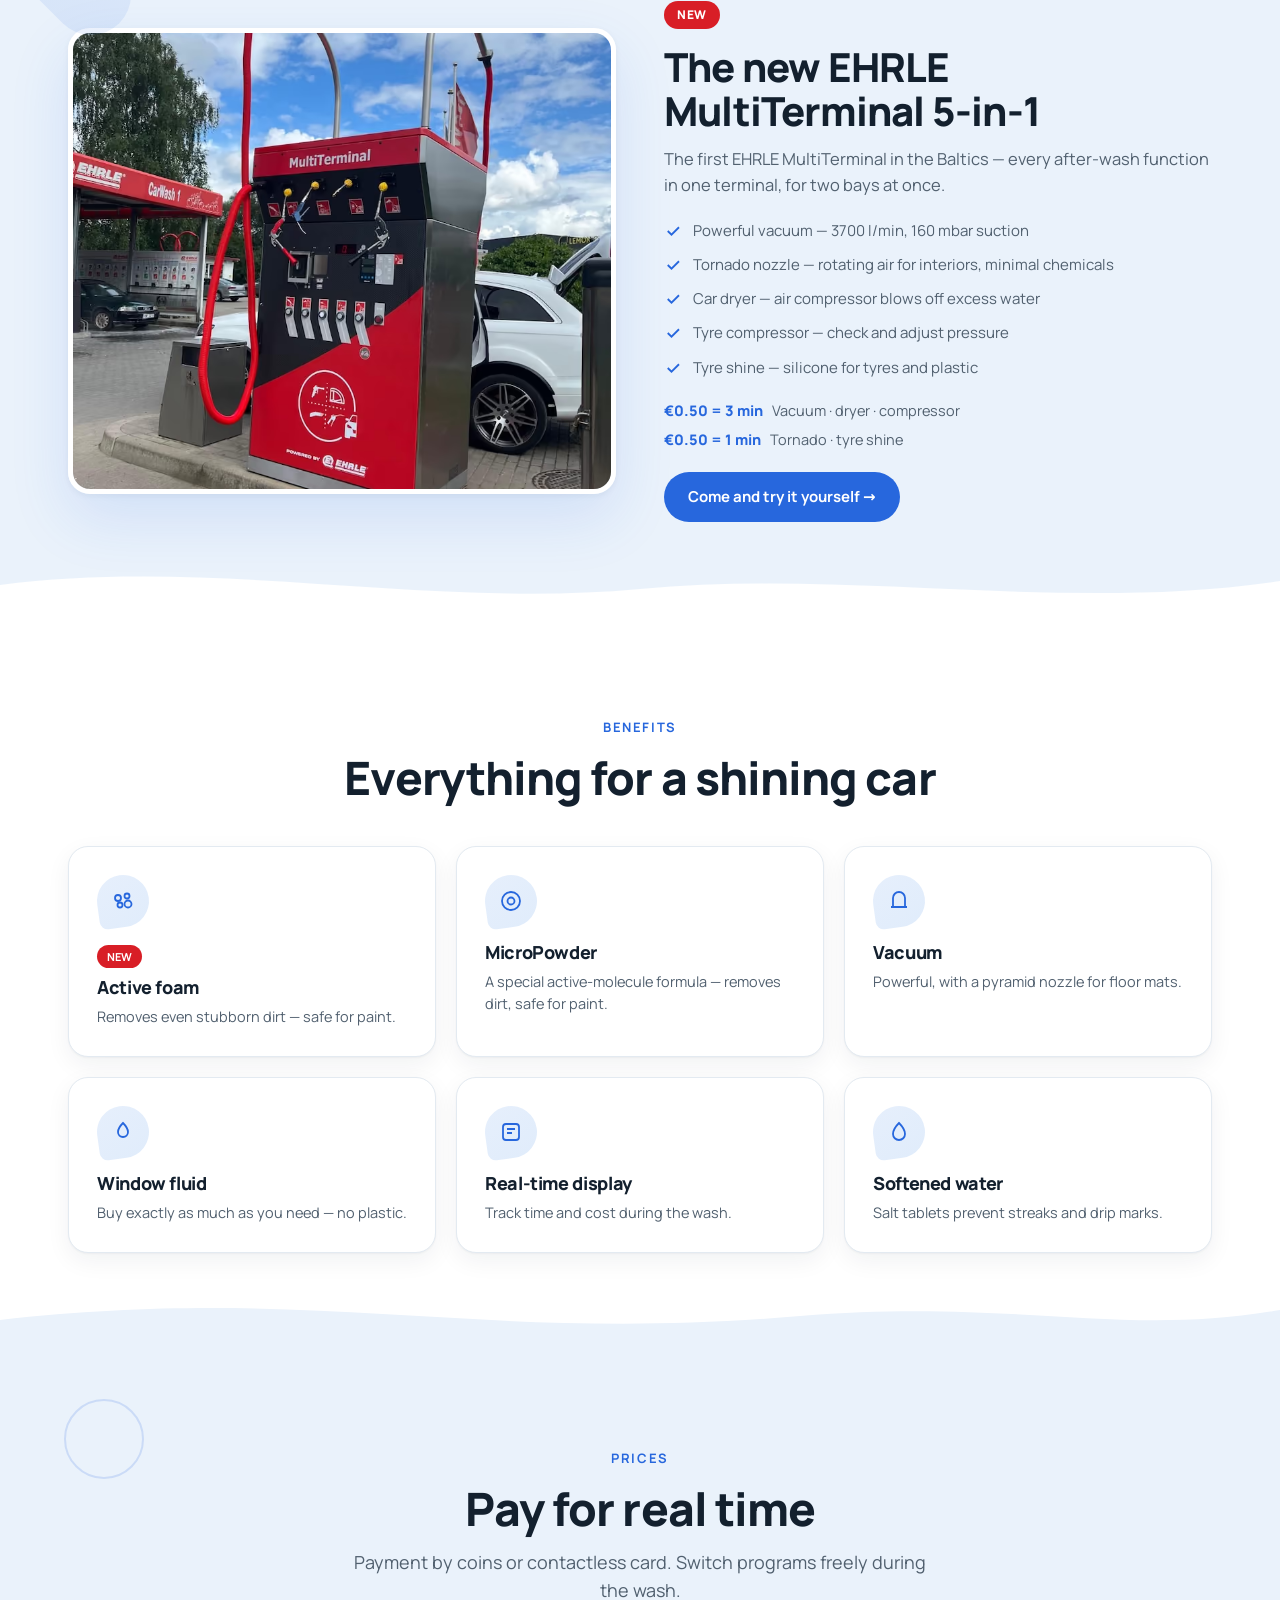
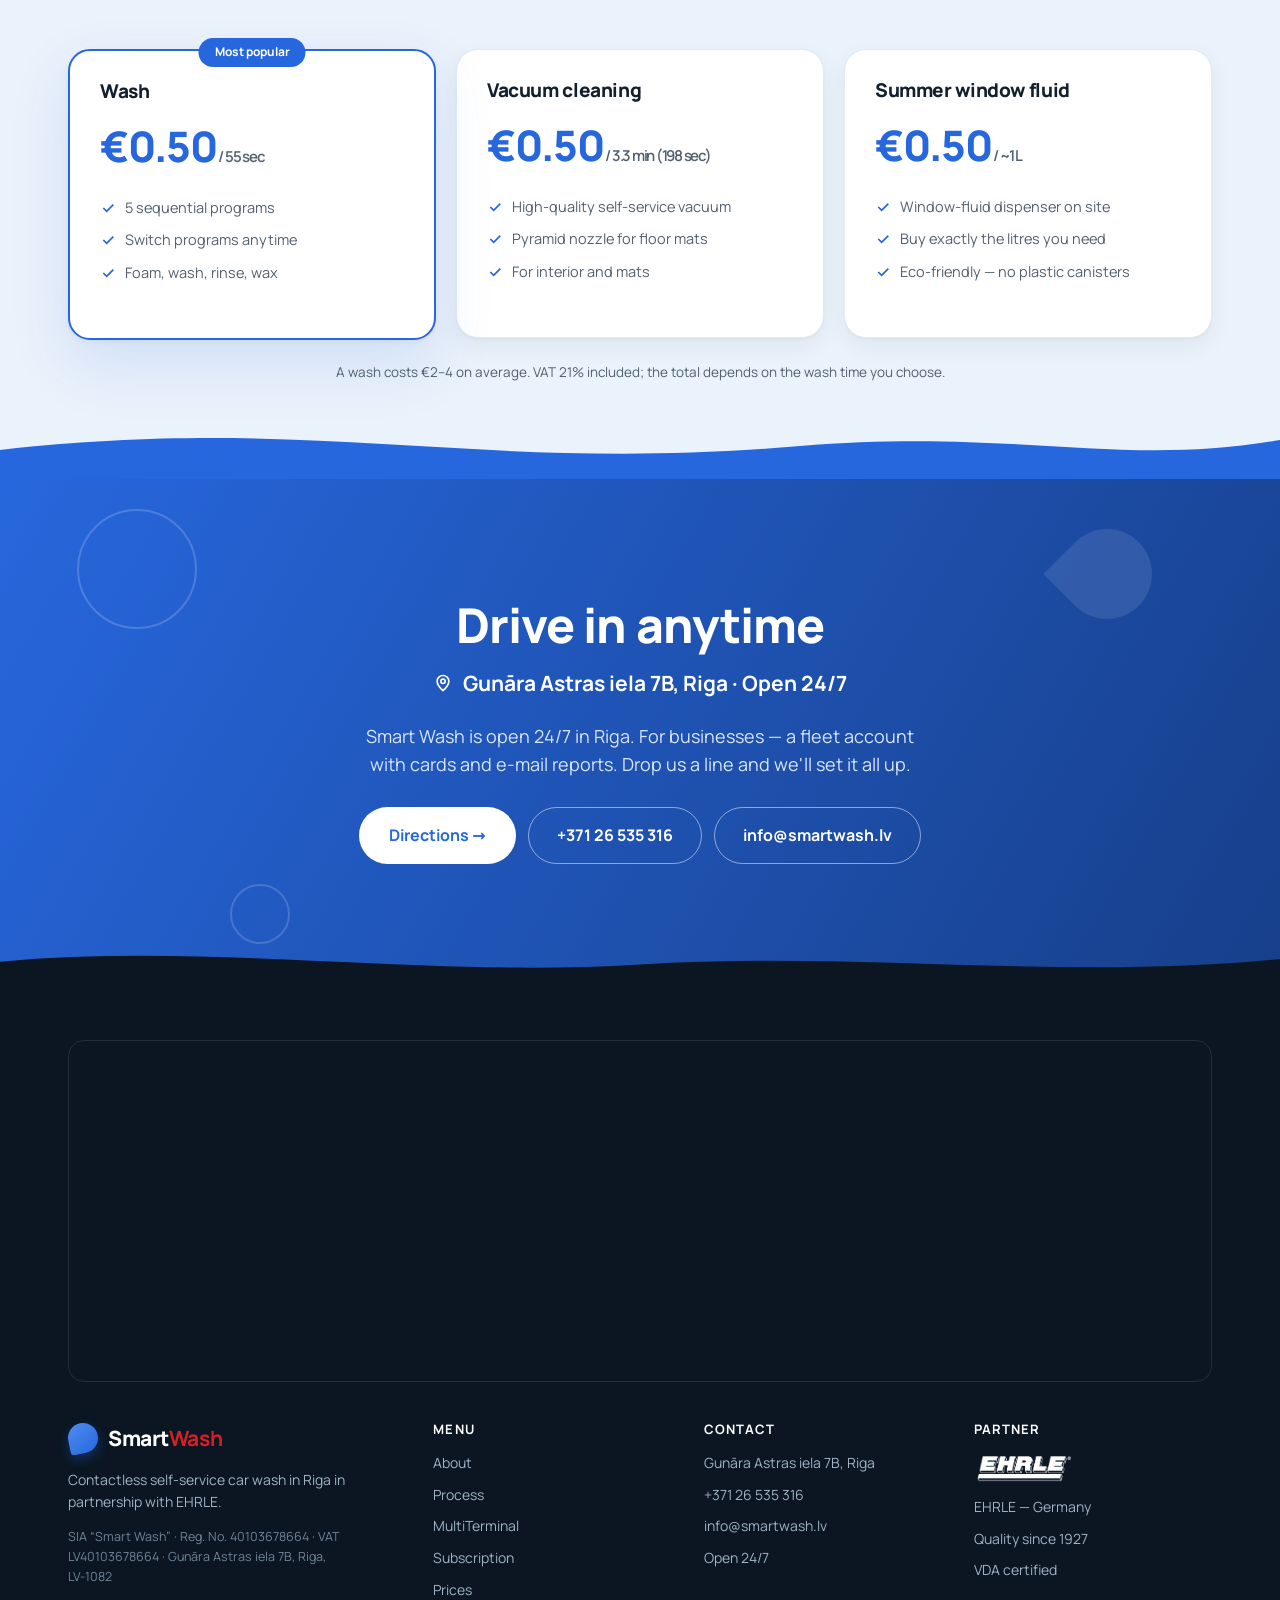
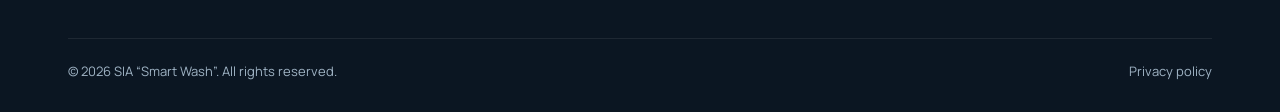
==== commit 336d8d91: "Replace process accordion with EHRLE "Wash programs" board (D1 poster) - Rebuild #process as a dark," ====
--- a/en/index.html
+++ b/en/index.html
@@ -172,6 +172,30 @@
 .pstep[data-open] .pstep-body{grid-template-rows:1fr}
 .pstep-body-in{overflow:hidden}
 .pstep-body-in p{margin:0;padding:2px 20px 18px 84px;font-size:14px;color:var(--bw-muted);line-height:1.6}
+
+/* ===== Wash programs board ===== */
+.progs{background:linear-gradient(160deg,#1b1e24,#0e0f12);color:#fff;overflow:hidden}
+.prog-ehrle{display:block;height:34px;width:auto;margin:0 auto 10px}
+.progs .eyebrow{color:#ff6b6b}
+.progs h2{color:#fff}
+.progs .sec-head p{color:#aeb6c2}
+.prog-grid{display:grid;grid-template-columns:repeat(3,1fr);gap:18px;margin-top:36px}
+@media (max-width:880px){.prog-grid{grid-template-columns:repeat(2,1fr)}}
+@media (max-width:560px){.prog-grid{grid-template-columns:1fr}}
+.prog{position:relative;background:rgba(255,255,255,.045);border:1.5px solid rgba(255,255,255,.12);border-radius:18px;padding:22px 20px;overflow:hidden}
+.prog--green{border-color:rgba(86,205,90,.5)}
+.prog--red{border-color:rgba(216,30,38,.5)}
+.prog-num{position:absolute;top:4px;right:18px;font-size:72px;font-weight:800;line-height:1;color:rgba(255,255,255,.07);pointer-events:none}
+.prog-head{display:flex;align-items:center;gap:14px;margin-bottom:14px}
+.prog-ico{width:50px;height:50px;border-radius:13px;display:grid;place-items:center;flex:none;color:#fff}
+.prog--green .prog-ico{background:linear-gradient(150deg,#5ed35f,#37a23c)}
+.prog--red .prog-ico{background:linear-gradient(150deg,#ff5057,var(--bw-red))}
+.prog h3{font-size:17px;font-weight:800;letter-spacing:.02em;text-transform:uppercase;margin:0;line-height:1.15}
+.prog--green h3{color:#6cdc70}
+.prog--red h3{color:#ff6b6b}
+.prog ul{list-style:none;margin:0;padding:0;display:grid;gap:9px}
+.prog li{position:relative;padding-left:17px;font-size:13.5px;color:#cfd6df;line-height:1.45}
+.prog li::before{content:"";position:absolute;left:0;top:7px;width:6px;height:6px;border-radius:50%;background:#8b95a3}
 .mt{display:grid;grid-template-columns:1fr 1fr;gap:48px;align-items:center}
 @media (max-width:920px){.mt{grid-template-columns:1fr}}
 .mt .photo{aspect-ratio:4/3.4;border-radius:22px;overflow:hidden;box-shadow:var(--bw-shadow-lg);border:5px solid #fff}
@@ -464,46 +488,59 @@
       </ul>
     </div>
   </div>
-  <svg class="wave" viewBox="0 0 1440 70" preserveAspectRatio="none" aria-hidden="true" focusable="false"><path d="M0,36 C240,8 480,60 720,40 C960,20 1200,64 1440,32 L1440,70 L0,70 Z" fill="#fff"></path></svg>
+  <svg class="wave" viewBox="0 0 1440 70" preserveAspectRatio="none" aria-hidden="true" focusable="false"><path d="M0,36 C240,8 480,60 720,40 C960,20 1200,64 1440,32 L1440,70 L0,70 Z" fill="#1b1e24"></path></svg>
 </section>
 
-<section class="sec" id="process" aria-labelledby="process-h">
+<section class="sec progs" id="process" aria-labelledby="process-h">
   <div class="bw-wrap">
-    <div class="sec-head">
-      <span class="eyebrow">Process</span>
-      <h2 id="process-h">5 steps to a shine</h2>
-      <p>A simple sequence on the EHRLE panel — adjust the programs to your liking.</p>
-    </div>
-    <div class="pwrap">
-      <div class="photo">
-        <picture>
-          <source type="image/avif" srcset="../assets/img/panel.avif">
-          <source type="image/webp" srcset="../assets/img/panel.webp">
-          <img class="bw-img" src="../assets/img/panel.jpg" width="800" height="600" alt="EHRLE control panel with 5 wash programs" loading="lazy" decoding="async">
-        </picture>
-      </div>
-      <ol class="steps">
-        <li class="pstep" data-open>
-          <button class="pstep-head" type="button" aria-expanded="true" aria-controls="ps1"><span class="dnum" aria-hidden="true"><span>1</span></span><span><span class="pstep-title">Active foam</span><span class="pstep-lead">Applied with a foam gun — evenly coats the car and loosens dirt.</span></span><svg class="pstep-chev" width="20" height="20" viewBox="0 0 24 24" fill="none" stroke="currentColor" stroke-width="2.4" aria-hidden="true"><path d="M6 9l6 6 6-6"/></svg></button>
-          <div class="pstep-body" id="ps1"><div class="pstep-body-in"><p>The active foam works across the whole surface at once and deeply loosens dirt, so the rest of the wash is more effective and gentler on the paint.</p></div></div>
-        </li>
-        <li class="pstep">
-          <button class="pstep-head" type="button" aria-expanded="false" aria-controls="ps2"><span class="dnum" aria-hidden="true"><span>2</span></span><span><span class="pstep-title">MicroPowder wash</span><span class="pstep-lead">MicroPowder and warm water remove even stubborn dirt — no brushes, safe for paint.</span></span><svg class="pstep-chev" width="20" height="20" viewBox="0 0 24 24" fill="none" stroke="currentColor" stroke-width="2.4" aria-hidden="true"><path d="M6 9l6 6 6-6"/></svg></button>
-          <div class="pstep-body" id="ps2"><div class="pstep-body-in"><p>MicroPowder is based on a special active-molecule formula and removes even the most stubborn dirt without brushes. Important: don't let the product dry on the car.</p></div></div>
-        </li>
-        <li class="pstep">
-          <button class="pstep-head" type="button" aria-expanded="false" aria-controls="ps3"><span class="dnum" aria-hidden="true"><span>3</span></span><span><span class="pstep-title">Rinse</span><span class="pstep-lead">Clean, softened water — salt tablets prevent streaks and water marks.</span></span><svg class="pstep-chev" width="20" height="20" viewBox="0 0 24 24" fill="none" stroke="currentColor" stroke-width="2.4" aria-hidden="true"><path d="M6 9l6 6 6-6"/></svg></button>
-          <div class="pstep-body" id="ps3"><div class="pstep-body-in"><p>Special salt tablets keep the water-softening unit effective and provide properly softened water — essential for a high-quality wash and prevents streaks.</p></div></div>
-        </li>
-        <li class="pstep">
-          <button class="pstep-head" type="button" aria-expanded="false" aria-controls="ps4"><span class="dnum" aria-hidden="true"><span>4</span></span><span><span class="pstep-title">Wax</span><span class="pstep-lead">Hot wax forms a protective film — repels water and adds shine.</span></span><svg class="pstep-chev" width="20" height="20" viewBox="0 0 24 24" fill="none" stroke="currentColor" stroke-width="2.4" aria-hidden="true"><path d="M6 9l6 6 6-6"/></svg></button>
-          <div class="pstep-body" id="ps4"><div class="pstep-body-in"><p>Together with warm water, the wax forms a protective film on the body: it repels water, shields the paint from dirt and adds shine — the car stays clean longer.</p></div></div>
-        </li>
-        <li class="pstep">
-          <button class="pstep-head" type="button" aria-expanded="false" aria-controls="ps5"><span class="dnum" aria-hidden="true"><span>5</span></span><span><span class="pstep-title">Rinse &amp; dry</span><span class="pstep-lead">Demineralised water and a dryer — the surface dries spot-free, ready to drive.</span></span><svg class="pstep-chev" width="20" height="20" viewBox="0 0 24 24" fill="none" stroke="currentColor" stroke-width="2.4" aria-hidden="true"><path d="M6 9l6 6 6-6"/></svg></button>
-          <div class="pstep-body" id="ps5"><div class="pstep-body-in"><p>After rinsing with demineralised water, a modern dryer quickly dries the car. You don't have to wipe the surface — it stays free of streaks and runs, clean and protected.</p></div></div>
-        </li>
-      </ol>
+    <img class="prog-ehrle" src="../assets/img/ehrle-white.png" width="110" height="34" alt="EHRLE" loading="lazy" decoding="async">
+    <div class="sec-head center">
+      <span class="eyebrow">Programs</span>
+      <h2 id="process-h">Wash programs</h2>
+      <p>5 sequential programs on the EHRLE panel — for the best result.</p>
+    </div>
+    <div class="prog-grid">
+      <article class="prog prog--green">
+        <span class="prog-num" aria-hidden="true">1</span>
+        <div class="prog-head"><span class="prog-ico" aria-hidden="true"><svg width="24" height="24" viewBox="0 0 24 24" fill="none" stroke="currentColor" stroke-width="1.9" aria-hidden="true"><circle cx="7" cy="9" r="3"/><circle cx="16" cy="7" r="2.5"/><circle cx="17" cy="15" r="3.5"/><circle cx="9" cy="16.5" r="2.3"/></svg></span><h3>Active foam</h3></div>
+        <ul>
+          <li>Apply active foam to soften dirt.</li>
+          <li>Apply foam from the bottom up.</li>
+          <li>Cover the entire surface and rinse before drying.</li>
+        </ul>
+      </article>
+      <article class="prog prog--red">
+        <span class="prog-num" aria-hidden="true">2</span>
+        <div class="prog-head"><span class="prog-ico" aria-hidden="true"><svg width="24" height="24" viewBox="0 0 24 24" fill="none" stroke="currentColor" stroke-width="1.9" aria-hidden="true"><circle cx="12" cy="12" r="8.5"/><circle cx="12" cy="12" r="3.2"/></svg></span><h3>Powder</h3></div>
+        <ul>
+          <li>Touchless washing with warm water and powder.</li>
+          <li>Wash the whole surface carefully and rinse before drying.</li>
+        </ul>
+      </article>
+      <article class="prog prog--red">
+        <span class="prog-num" aria-hidden="true">3</span>
+        <div class="prog-head"><span class="prog-ico" aria-hidden="true"><svg width="24" height="24" viewBox="0 0 24 24" fill="none" stroke="currentColor" stroke-width="1.9" aria-hidden="true"><path d="M12 3s5.5 5.5 5.5 9.5a5.5 5.5 0 0 1-11 0C6.5 8.5 12 3 12 3z"/></svg></span><h3>Rinse with clean water</h3></div>
+        <ul>
+          <li>Rinse off all dirt and detergents.</li>
+        </ul>
+      </article>
+      <article class="prog prog--red">
+        <span class="prog-num" aria-hidden="true">4</span>
+        <div class="prog-head"><span class="prog-ico" aria-hidden="true"><svg width="24" height="24" viewBox="0 0 24 24" fill="none" stroke="currentColor" stroke-width="1.9" aria-hidden="true"><path d="M12 3l7 3v5c0 4.2-3 7.4-7 9-4-1.6-7-4.8-7-9V6z"/></svg></span><h3>Wax</h3></div>
+        <ul>
+          <li>Warm, softened water with wax.</li>
+          <li>Water-repellent effect — protects the body from dirt.</li>
+        </ul>
+      </article>
+      <article class="prog prog--red">
+        <span class="prog-num" aria-hidden="true">5</span>
+        <div class="prog-head"><span class="prog-ico" aria-hidden="true"><svg width="24" height="24" viewBox="0 0 24 24" fill="none" stroke="currentColor" stroke-width="1.9" aria-hidden="true"><path d="M12 3l1.7 5.6 5.6 1.7-5.6 1.7L12 18l-1.7-5.6L4.7 10l5.6-1.4z"/></svg></span><h3>Shine</h3></div>
+        <ul>
+          <li>Rinse with demineralized water and a dryer.</li>
+          <li>No need to wipe the surface after rinsing.</li>
+          <li>No white spots — the surface dries with a shine.</li>
+        </ul>
+      </article>
     </div>
   </div>
   <svg class="wave" viewBox="0 0 1440 70" preserveAspectRatio="none" aria-hidden="true" focusable="false"><path d="M0,32 C240,72 480,4 720,28 C960,52 1200,8 1440,36 L1440,70 L0,70 Z" fill="#eaf2fb"></path></svg>
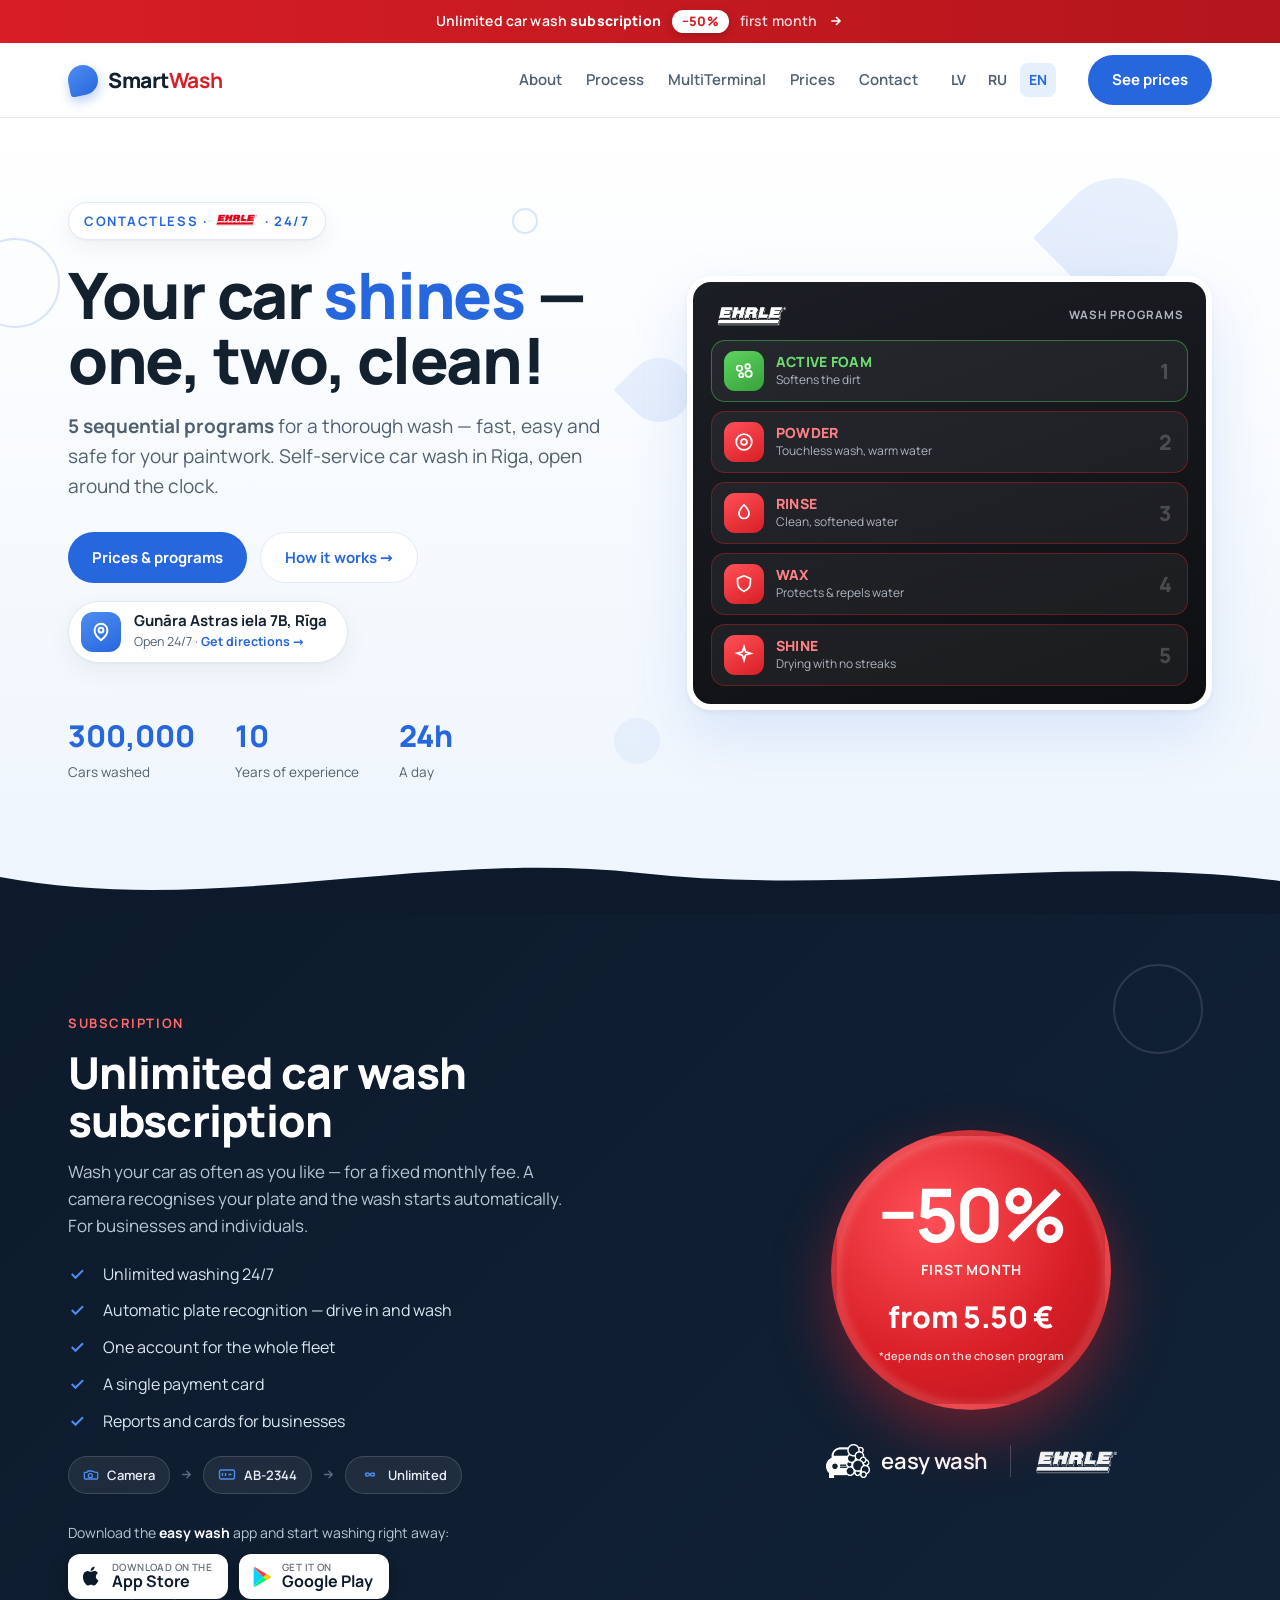
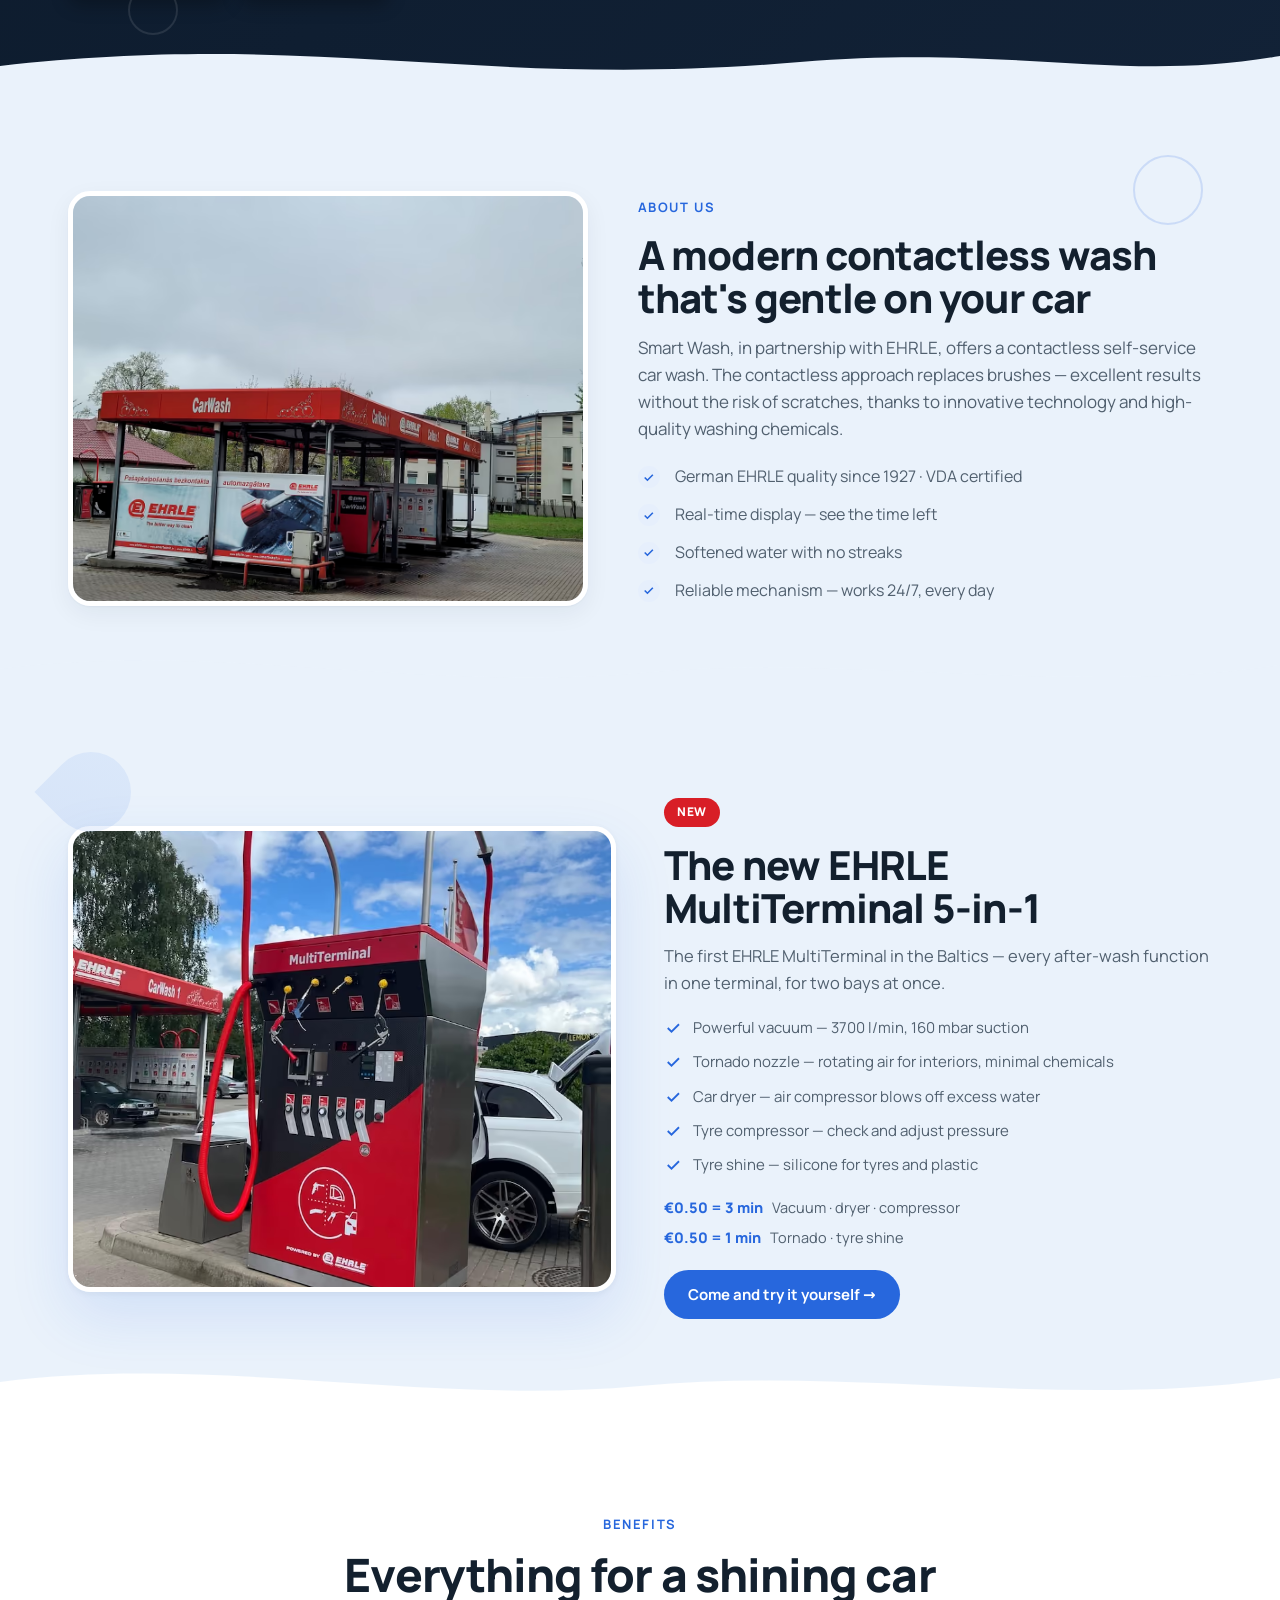
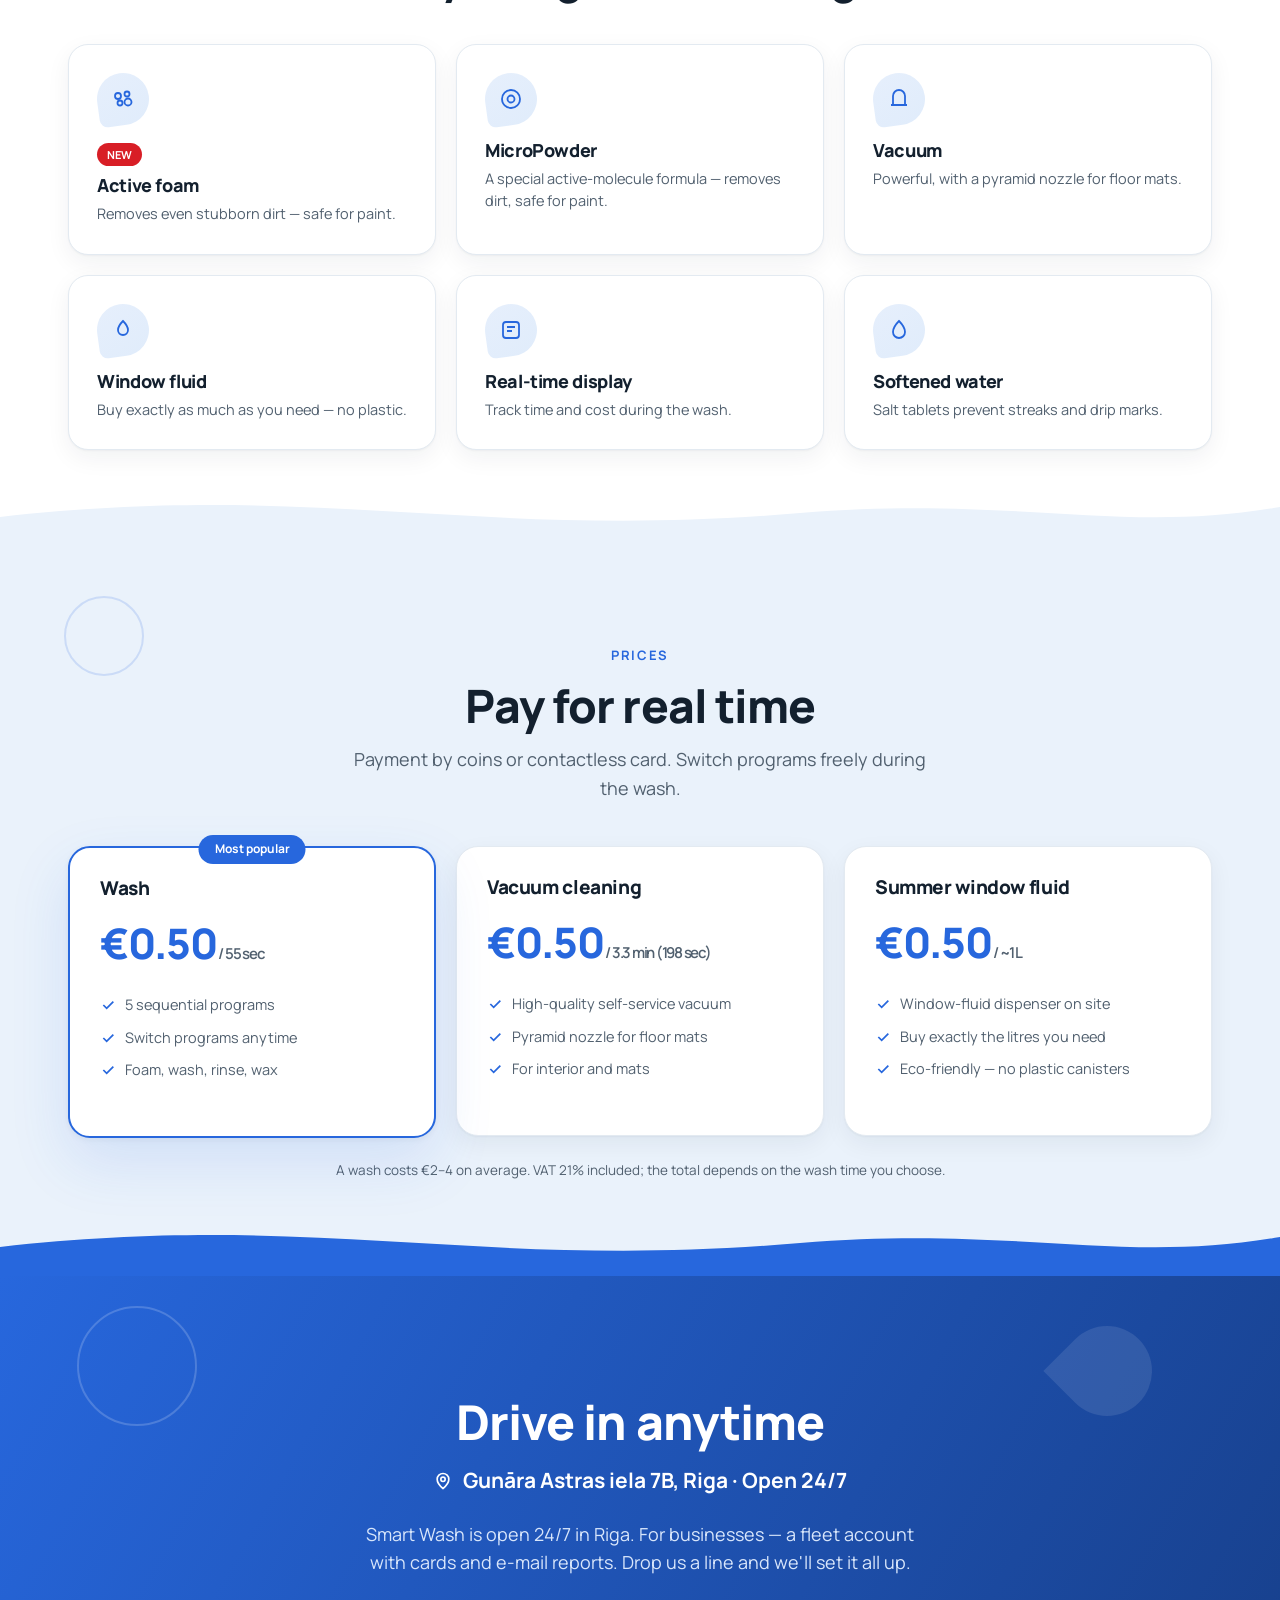
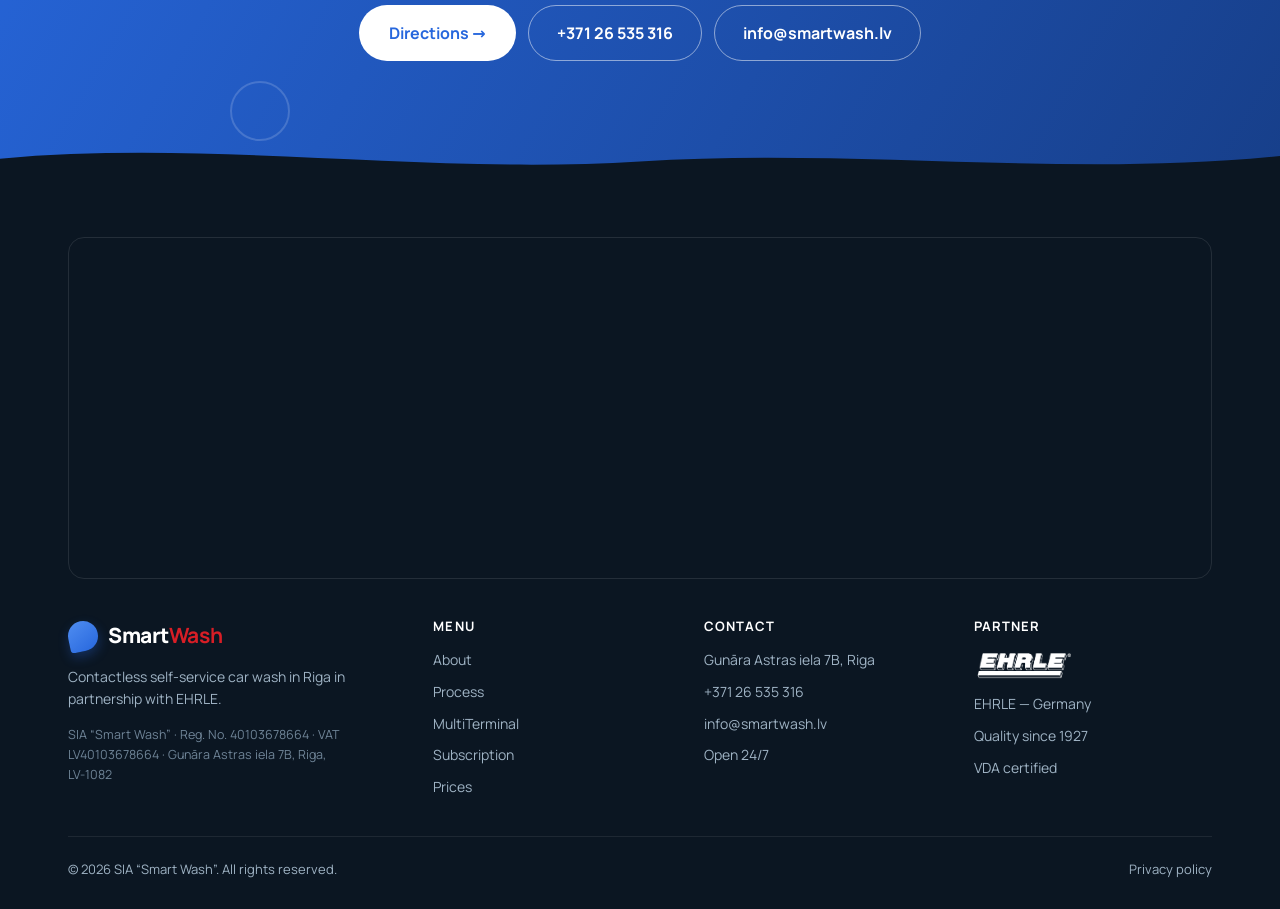
==== commit e9429091: "Move wash programs into hero as a panel (replace photo) - Replace hero photo with a compact dark "pr" ====
--- a/en/index.html
+++ b/en/index.html
@@ -40,8 +40,6 @@
 
 <link rel="preload" href="../assets/fonts/manrope-latin.woff2" as="font" type="font/woff2" crossorigin>
 <link rel="preload" href="../assets/fonts/manrope-latin-ext.woff2" as="font" type="font/woff2" crossorigin>
-<link rel="preload" href="../assets/img/foam.avif" as="image" type="image/avif" fetchpriority="high">
-
 <style>
 @font-face{font-family:'Manrope';font-style:normal;font-weight:400 800;font-display:swap;src:url('../assets/fonts/manrope-cyrillic.woff2') format('woff2');unicode-range:U+0301,U+0400-045F,U+0490-0491,U+04B0-04B1,U+2116}
 @font-face{font-family:'Manrope';font-style:normal;font-weight:400 800;font-display:swap;src:url('../assets/fonts/manrope-latin-ext.woff2') format('woff2');unicode-range:U+0100-02BA,U+02BD-02C5,U+02C7-02CC,U+02CE-02D7,U+02DD-02FF,U+0304,U+0308,U+0329,U+1D00-1DBF,U+1E00-1E9F,U+1EF2-1EFF,U+2020,U+20A0-20AB,U+20AD-20C0,U+2113,U+2C60-2C7F,U+A720-A7FF}
@@ -173,29 +171,24 @@
 .pstep-body-in{overflow:hidden}
 .pstep-body-in p{margin:0;padding:2px 20px 18px 84px;font-size:14px;color:var(--bw-muted);line-height:1.6}
 
-/* ===== Wash programs board ===== */
-.progs{background:linear-gradient(160deg,#1b1e24,#0e0f12);color:#fff;overflow:hidden}
-.prog-ehrle{display:block;height:34px;width:auto;margin:0 auto 10px}
-.progs .eyebrow{color:#ff6b6b}
-.progs h2{color:#fff}
-.progs .sec-head p{color:#aeb6c2}
-.prog-grid{display:grid;grid-template-columns:repeat(3,1fr);gap:18px;margin-top:36px}
-@media (max-width:880px){.prog-grid{grid-template-columns:repeat(2,1fr)}}
-@media (max-width:560px){.prog-grid{grid-template-columns:1fr}}
-.prog{position:relative;background:rgba(255,255,255,.045);border:1.5px solid rgba(255,255,255,.12);border-radius:18px;padding:22px 20px;overflow:hidden}
-.prog--green{border-color:rgba(86,205,90,.5)}
-.prog--red{border-color:rgba(216,30,38,.5)}
-.prog-num{position:absolute;top:4px;right:18px;font-size:72px;font-weight:800;line-height:1;color:rgba(255,255,255,.07);pointer-events:none}
-.prog-head{display:flex;align-items:center;gap:14px;margin-bottom:14px}
-.prog-ico{width:50px;height:50px;border-radius:13px;display:grid;place-items:center;flex:none;color:#fff}
-.prog--green .prog-ico{background:linear-gradient(150deg,#5ed35f,#37a23c)}
-.prog--red .prog-ico{background:linear-gradient(150deg,#ff5057,var(--bw-red))}
-.prog h3{font-size:17px;font-weight:800;letter-spacing:.02em;text-transform:uppercase;margin:0;line-height:1.15}
-.prog--green h3{color:#6cdc70}
-.prog--red h3{color:#ff6b6b}
-.prog ul{list-style:none;margin:0;padding:0;display:grid;gap:9px}
-.prog li{position:relative;padding-left:17px;font-size:13.5px;color:#cfd6df;line-height:1.45}
-.prog li::before{content:"";position:absolute;left:0;top:7px;width:6px;height:6px;border-radius:50%;background:#8b95a3}
+/* ===== Hero programs panel ===== */
+.hero-progs{background:linear-gradient(160deg,#1b1e24,#0e0f12);border-radius:24px;padding:18px;box-shadow:var(--bw-shadow-lg);border:6px solid #fff}
+.hp-head{display:flex;align-items:center;justify-content:space-between;gap:10px;margin:4px 4px 14px}
+.hp-ehrle{height:22px;width:auto}
+.hp-head span{color:#aeb6c2;font-size:11.5px;font-weight:700;letter-spacing:.09em;text-transform:uppercase}
+.hero-progs ul{list-style:none;margin:0;padding:0;display:grid;gap:9px}
+.hp{display:flex;align-items:center;gap:12px;padding:10px 12px;background:rgba(255,255,255,.05);border:1px solid rgba(255,255,255,.1);border-radius:14px}
+.hp--green{border-color:rgba(86,205,90,.45)}
+.hp--red{border-color:rgba(216,30,38,.4)}
+.hp-ico{width:40px;height:40px;border-radius:11px;display:grid;place-items:center;flex:none;color:#fff}
+.hp--green .hp-ico{background:linear-gradient(150deg,#5ed35f,#37a23c)}
+.hp--red .hp-ico{background:linear-gradient(150deg,#ff5057,var(--bw-red))}
+.hp-txt{min-width:0;flex:1}
+.hp-txt b{display:block;font-size:14px;font-weight:800;letter-spacing:.02em;text-transform:uppercase;line-height:1.15}
+.hp--green .hp-txt b{color:#6cdc70}
+.hp--red .hp-txt b{color:#ff8086}
+.hp-txt small{display:block;font-size:12px;color:#aeb6c2;line-height:1.35;margin-top:1px}
+.hp-num{font-size:21px;font-weight:800;color:rgba(255,255,255,.2);flex:none;width:20px;text-align:center}
 .mt{display:grid;grid-template-columns:1fr 1fr;gap:48px;align-items:center}
 @media (max-width:920px){.mt{grid-template-columns:1fr}}
 .mt .photo{aspect-ratio:4/3.4;border-radius:22px;overflow:hidden;box-shadow:var(--bw-shadow-lg);border:5px solid #fff}
@@ -402,16 +395,15 @@
         <div class="st"><b>24h</b><span>A day</span></div>
       </div>
     </div>
-    <div class="hero-photo">
-      <div class="frame">
-        <picture>
-          <source type="image/avif" srcset="../assets/img/foam.avif">
-          <source type="image/webp" srcset="../assets/img/foam.webp">
-          <img class="bw-img" src="../assets/img/foam.jpg" width="768" height="576" alt="Car being cleaned with active foam" fetchpriority="high" decoding="async">
-        </picture>
-      </div>
-      <div class="hero-badge top"><span class="b-num" aria-hidden="true">5</span><div><b>Only 5 steps</b><small>Open 24h a day</small></div></div>
-      <div class="hero-badge"><span class="b-drop" aria-hidden="true"></span><div><b>Pay for time</b><small>Display shows the time left</small></div></div>
+    <div class="hero-progs" id="process">
+      <div class="hp-head"><img class="hp-ehrle" src="../assets/img/ehrle-white.png" width="72" height="22" alt="EHRLE" decoding="async"><span>Wash programs</span></div>
+      <ul>
+        <li class="hp hp--green"><span class="hp-ico" aria-hidden="true"><svg width="22" height="22" viewBox="0 0 24 24" fill="none" stroke="currentColor" stroke-width="1.9" aria-hidden="true"><circle cx="7" cy="9" r="3"/><circle cx="16" cy="7" r="2.5"/><circle cx="17" cy="15" r="3.5"/><circle cx="9" cy="16.5" r="2.3"/></svg></span><span class="hp-txt"><b>Active foam</b><small>Softens the dirt</small></span><span class="hp-num" aria-hidden="true">1</span></li>
+        <li class="hp hp--red"><span class="hp-ico" aria-hidden="true"><svg width="22" height="22" viewBox="0 0 24 24" fill="none" stroke="currentColor" stroke-width="1.9" aria-hidden="true"><circle cx="12" cy="12" r="8.5"/><circle cx="12" cy="12" r="3.2"/></svg></span><span class="hp-txt"><b>Powder</b><small>Touchless wash, warm water</small></span><span class="hp-num" aria-hidden="true">2</span></li>
+        <li class="hp hp--red"><span class="hp-ico" aria-hidden="true"><svg width="22" height="22" viewBox="0 0 24 24" fill="none" stroke="currentColor" stroke-width="1.9" aria-hidden="true"><path d="M12 3s5.5 5.5 5.5 9.5a5.5 5.5 0 0 1-11 0C6.5 8.5 12 3 12 3z"/></svg></span><span class="hp-txt"><b>Rinse</b><small>Clean, softened water</small></span><span class="hp-num" aria-hidden="true">3</span></li>
+        <li class="hp hp--red"><span class="hp-ico" aria-hidden="true"><svg width="22" height="22" viewBox="0 0 24 24" fill="none" stroke="currentColor" stroke-width="1.9" aria-hidden="true"><path d="M12 3l7 3v5c0 4.2-3 7.4-7 9-4-1.6-7-4.8-7-9V6z"/></svg></span><span class="hp-txt"><b>Wax</b><small>Protects &amp; repels water</small></span><span class="hp-num" aria-hidden="true">4</span></li>
+        <li class="hp hp--red"><span class="hp-ico" aria-hidden="true"><svg width="22" height="22" viewBox="0 0 24 24" fill="none" stroke="currentColor" stroke-width="1.9" aria-hidden="true"><path d="M12 3l1.7 5.6 5.6 1.7-5.6 1.7L12 18l-1.7-5.6L4.7 10l5.6-1.4z"/></svg></span><span class="hp-txt"><b>Shine</b><small>Drying with no streaks</small></span><span class="hp-num" aria-hidden="true">5</span></li>
+      </ul>
     </div>
   </div>
   <svg class="wave" viewBox="0 0 1440 70" preserveAspectRatio="none" aria-hidden="true" focusable="false"><path d="M0,32 C240,72 480,4 720,28 C960,52 1200,8 1440,36 L1440,70 L0,70 Z" fill="#0c1a2b"></path></svg>
@@ -488,62 +480,7 @@
       </ul>
     </div>
   </div>
-  <svg class="wave" viewBox="0 0 1440 70" preserveAspectRatio="none" aria-hidden="true" focusable="false"><path d="M0,36 C240,8 480,60 720,40 C960,20 1200,64 1440,32 L1440,70 L0,70 Z" fill="#1b1e24"></path></svg>
-</section>
-
-<section class="sec progs" id="process" aria-labelledby="process-h">
-  <div class="bw-wrap">
-    <img class="prog-ehrle" src="../assets/img/ehrle-white.png" width="110" height="34" alt="EHRLE" loading="lazy" decoding="async">
-    <div class="sec-head center">
-      <span class="eyebrow">Programs</span>
-      <h2 id="process-h">Wash programs</h2>
-      <p>5 sequential programs on the EHRLE panel — for the best result.</p>
-    </div>
-    <div class="prog-grid">
-      <article class="prog prog--green">
-        <span class="prog-num" aria-hidden="true">1</span>
-        <div class="prog-head"><span class="prog-ico" aria-hidden="true"><svg width="24" height="24" viewBox="0 0 24 24" fill="none" stroke="currentColor" stroke-width="1.9" aria-hidden="true"><circle cx="7" cy="9" r="3"/><circle cx="16" cy="7" r="2.5"/><circle cx="17" cy="15" r="3.5"/><circle cx="9" cy="16.5" r="2.3"/></svg></span><h3>Active foam</h3></div>
-        <ul>
-          <li>Apply active foam to soften dirt.</li>
-          <li>Apply foam from the bottom up.</li>
-          <li>Cover the entire surface and rinse before drying.</li>
-        </ul>
-      </article>
-      <article class="prog prog--red">
-        <span class="prog-num" aria-hidden="true">2</span>
-        <div class="prog-head"><span class="prog-ico" aria-hidden="true"><svg width="24" height="24" viewBox="0 0 24 24" fill="none" stroke="currentColor" stroke-width="1.9" aria-hidden="true"><circle cx="12" cy="12" r="8.5"/><circle cx="12" cy="12" r="3.2"/></svg></span><h3>Powder</h3></div>
-        <ul>
-          <li>Touchless washing with warm water and powder.</li>
-          <li>Wash the whole surface carefully and rinse before drying.</li>
-        </ul>
-      </article>
-      <article class="prog prog--red">
-        <span class="prog-num" aria-hidden="true">3</span>
-        <div class="prog-head"><span class="prog-ico" aria-hidden="true"><svg width="24" height="24" viewBox="0 0 24 24" fill="none" stroke="currentColor" stroke-width="1.9" aria-hidden="true"><path d="M12 3s5.5 5.5 5.5 9.5a5.5 5.5 0 0 1-11 0C6.5 8.5 12 3 12 3z"/></svg></span><h3>Rinse with clean water</h3></div>
-        <ul>
-          <li>Rinse off all dirt and detergents.</li>
-        </ul>
-      </article>
-      <article class="prog prog--red">
-        <span class="prog-num" aria-hidden="true">4</span>
-        <div class="prog-head"><span class="prog-ico" aria-hidden="true"><svg width="24" height="24" viewBox="0 0 24 24" fill="none" stroke="currentColor" stroke-width="1.9" aria-hidden="true"><path d="M12 3l7 3v5c0 4.2-3 7.4-7 9-4-1.6-7-4.8-7-9V6z"/></svg></span><h3>Wax</h3></div>
-        <ul>
-          <li>Warm, softened water with wax.</li>
-          <li>Water-repellent effect — protects the body from dirt.</li>
-        </ul>
-      </article>
-      <article class="prog prog--red">
-        <span class="prog-num" aria-hidden="true">5</span>
-        <div class="prog-head"><span class="prog-ico" aria-hidden="true"><svg width="24" height="24" viewBox="0 0 24 24" fill="none" stroke="currentColor" stroke-width="1.9" aria-hidden="true"><path d="M12 3l1.7 5.6 5.6 1.7-5.6 1.7L12 18l-1.7-5.6L4.7 10l5.6-1.4z"/></svg></span><h3>Shine</h3></div>
-        <ul>
-          <li>Rinse with demineralized water and a dryer.</li>
-          <li>No need to wipe the surface after rinsing.</li>
-          <li>No white spots — the surface dries with a shine.</li>
-        </ul>
-      </article>
-    </div>
-  </div>
-  <svg class="wave" viewBox="0 0 1440 70" preserveAspectRatio="none" aria-hidden="true" focusable="false"><path d="M0,32 C240,72 480,4 720,28 C960,52 1200,8 1440,36 L1440,70 L0,70 Z" fill="#eaf2fb"></path></svg>
+  <svg class="wave" viewBox="0 0 1440 70" preserveAspectRatio="none" aria-hidden="true" focusable="false"><path d="M0,36 C240,8 480,60 720,40 C960,20 1200,64 1440,32 L1440,70 L0,70 Z" fill="#eaf2fb"></path></svg>
 </section>
 
 <section class="sec light" id="mt" aria-labelledby="mt-h">
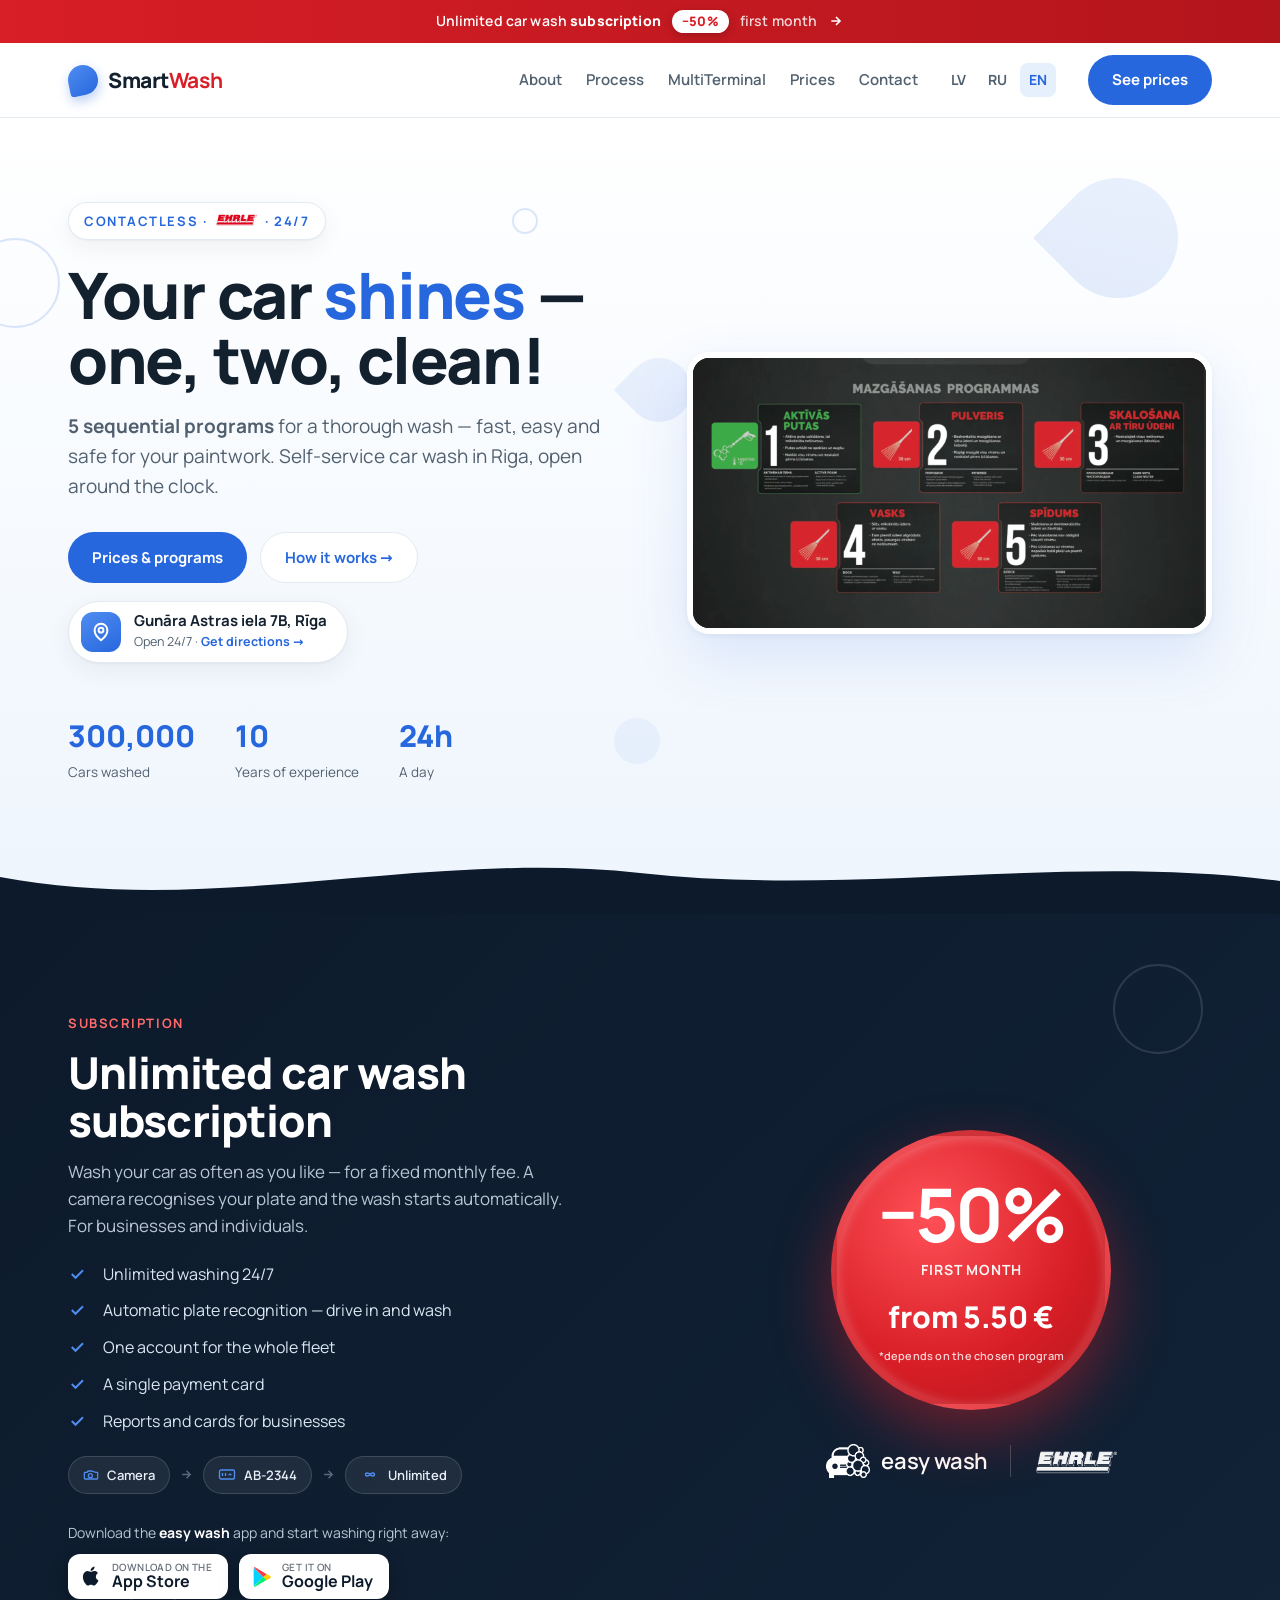
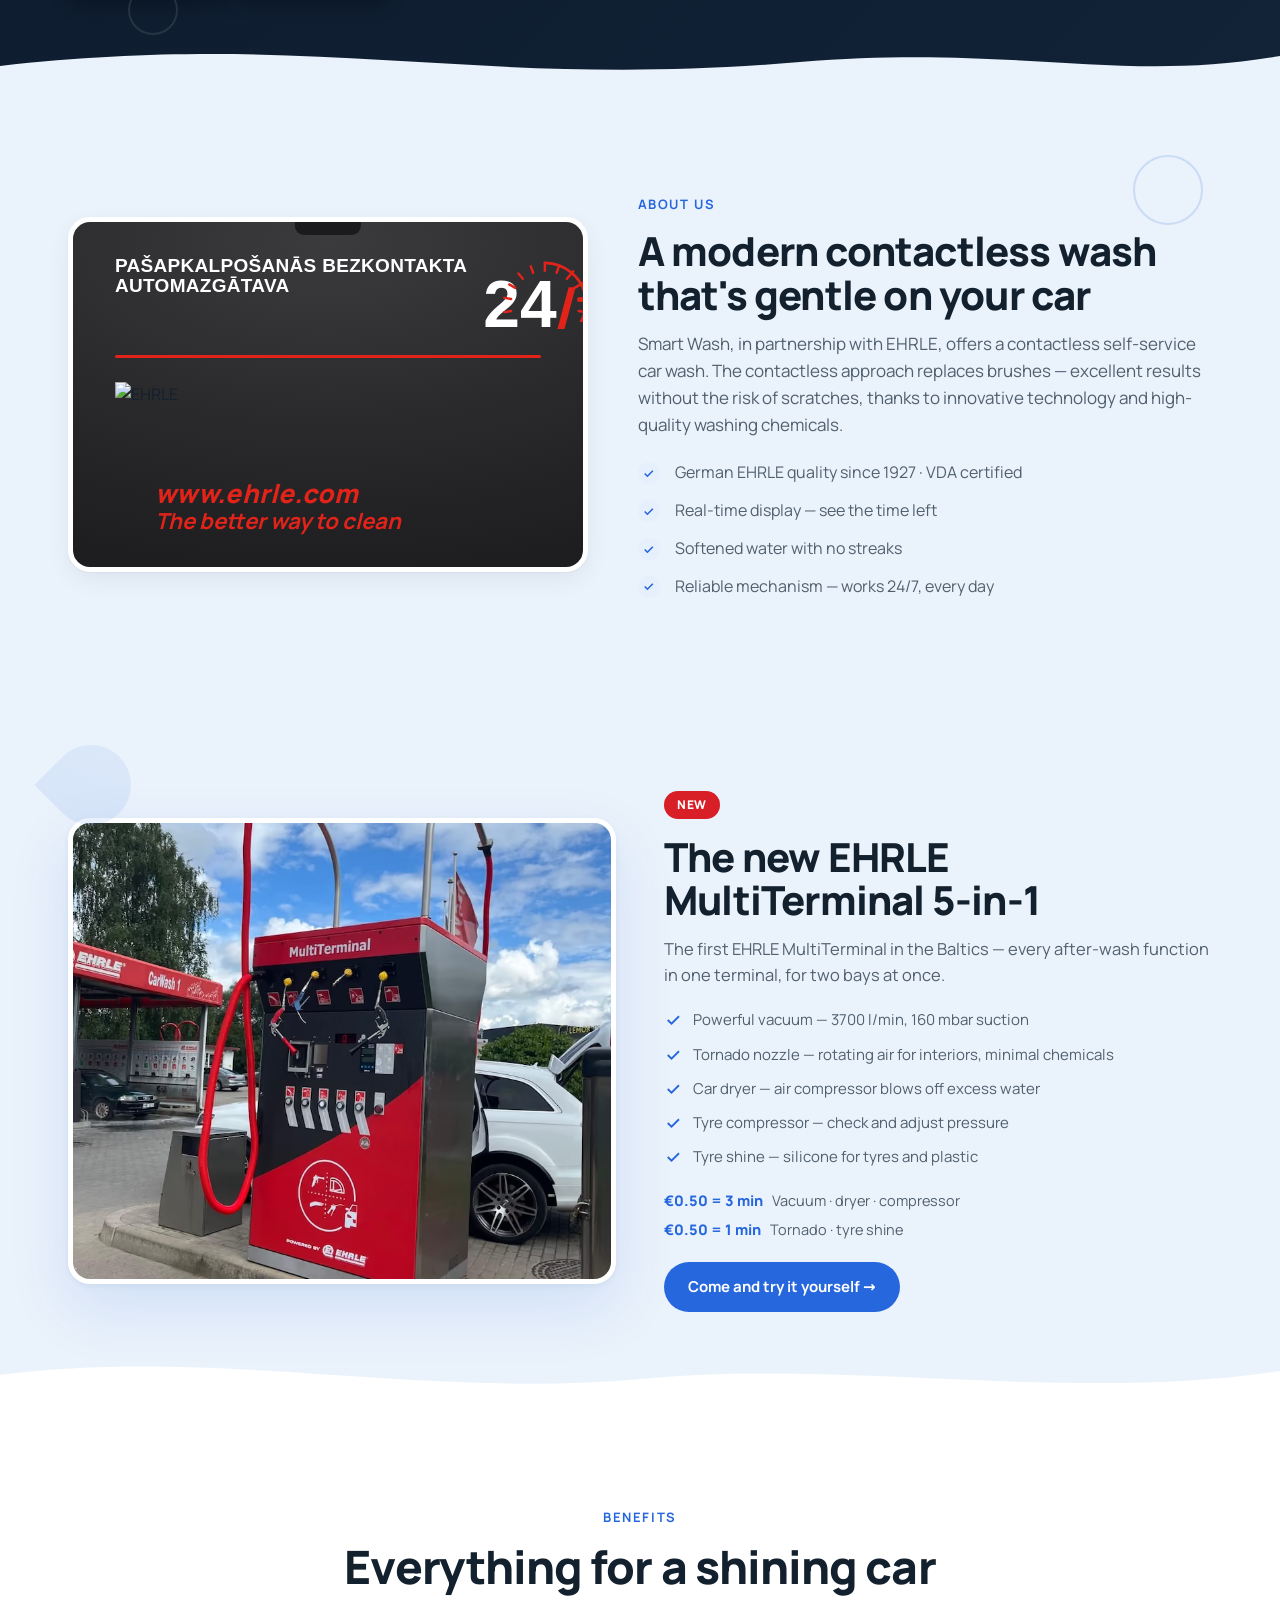
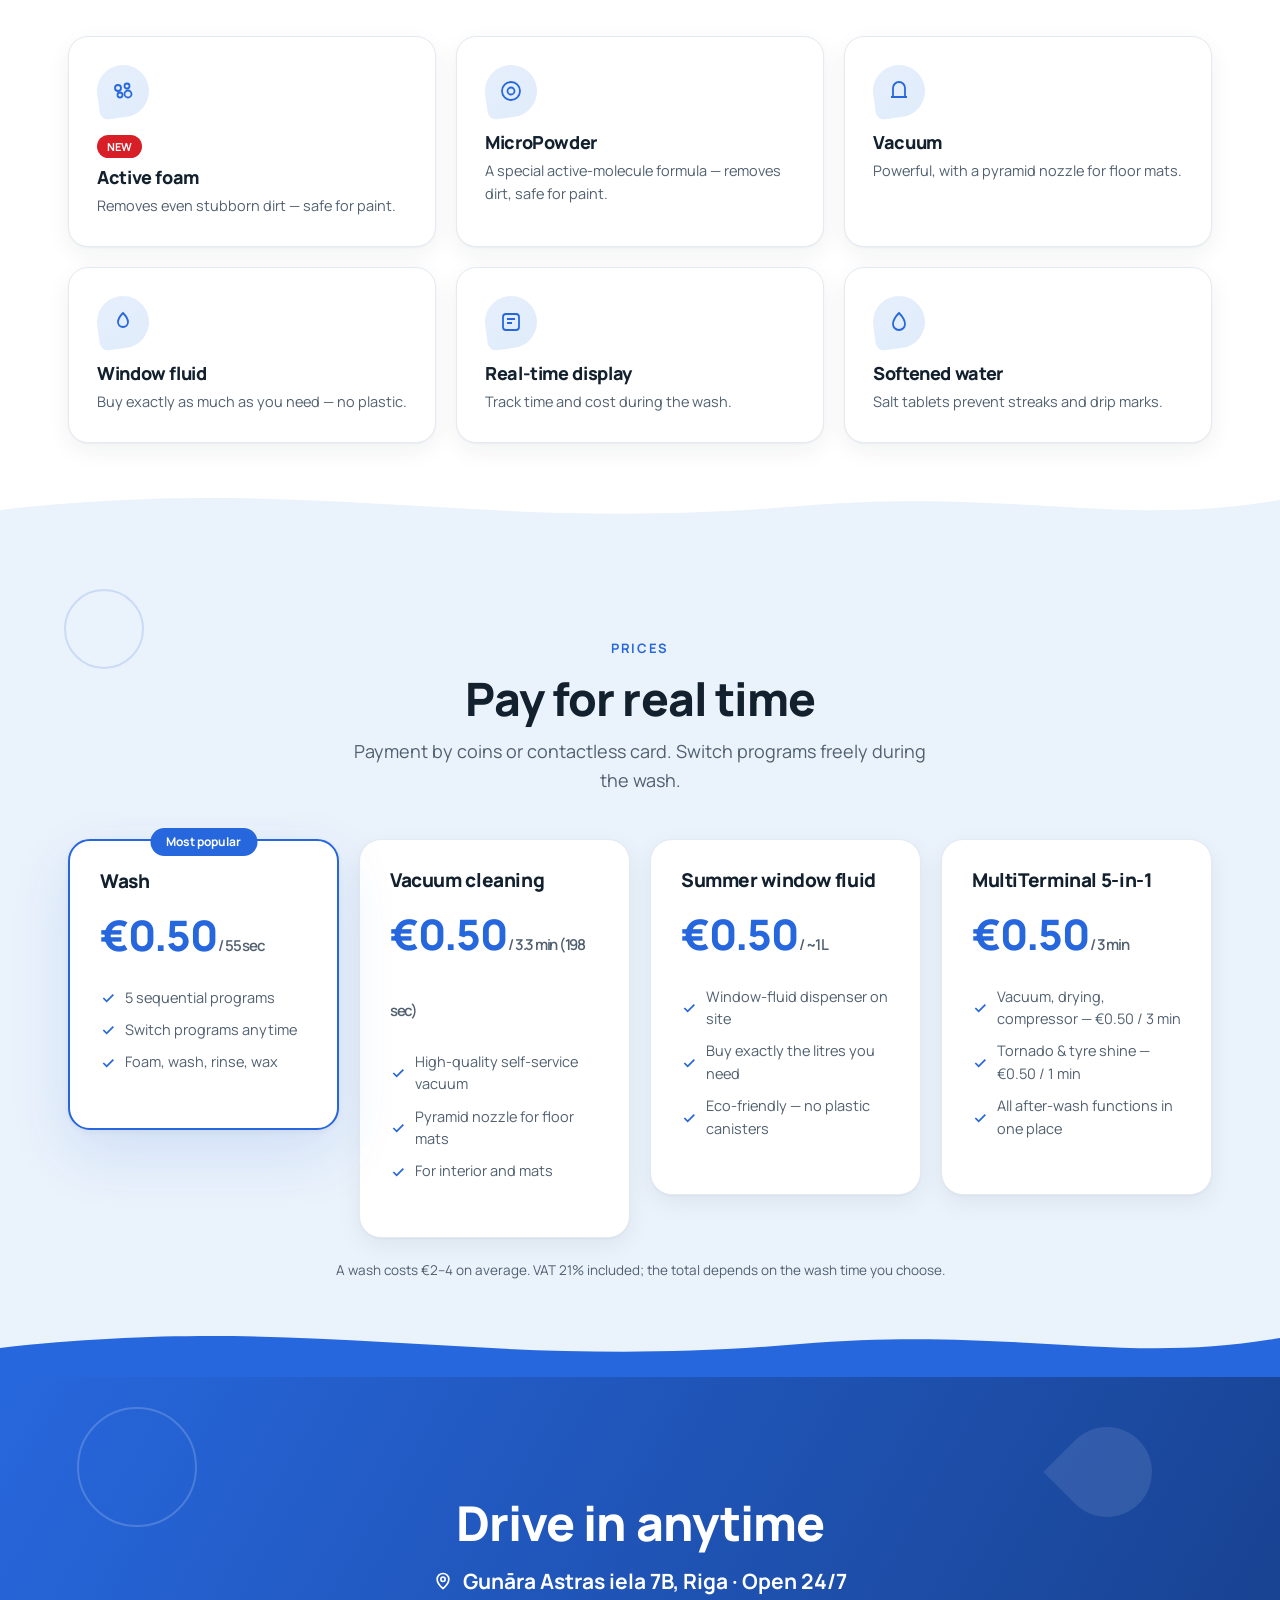
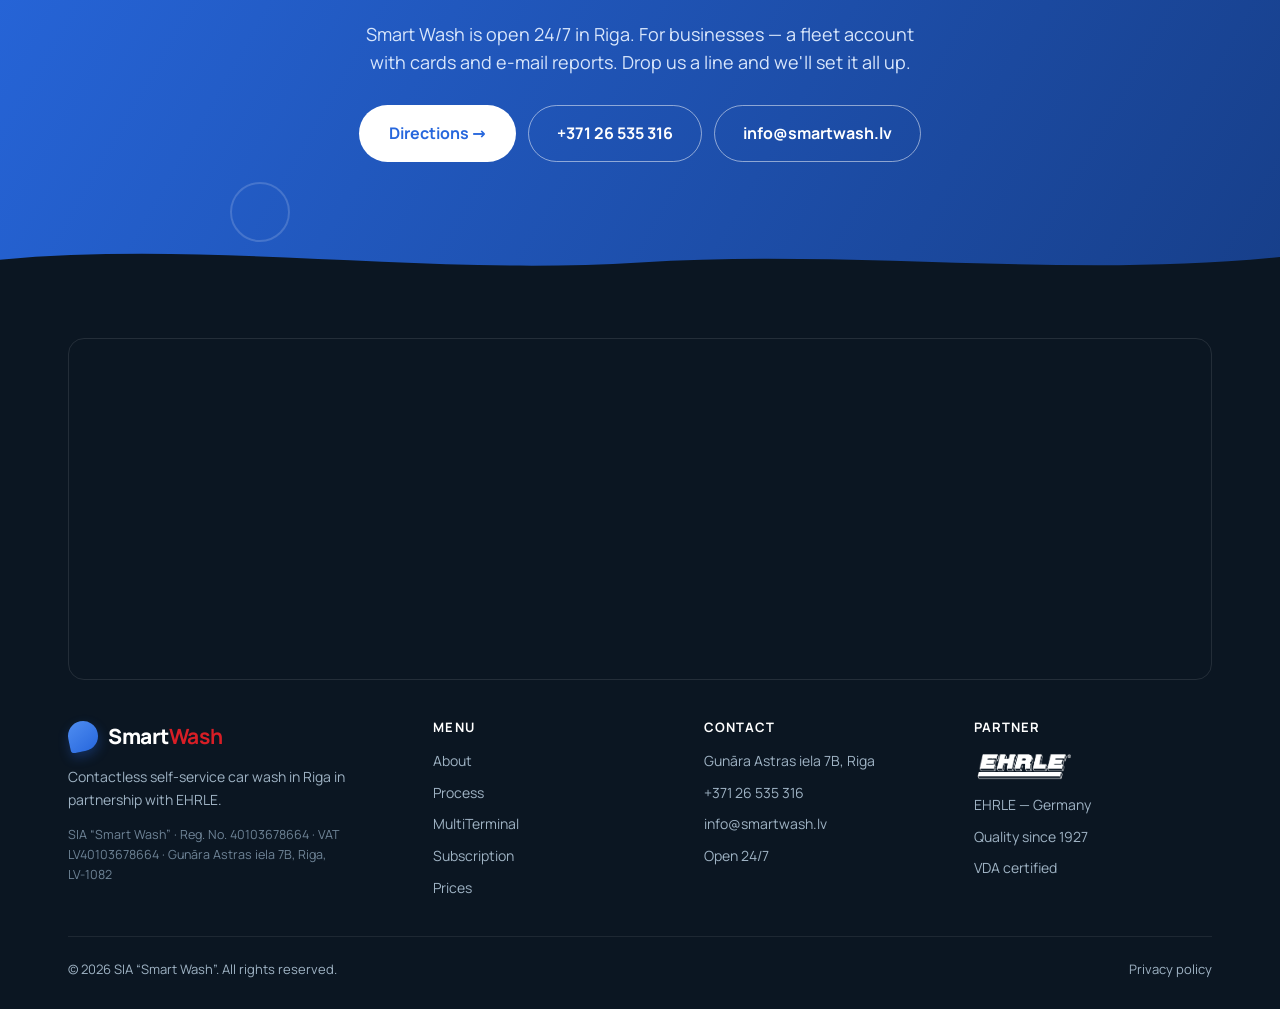
==== commit a6d9474b: "Hero: use the actual EHRLE programs poster image (per client) - Replace the hero programs panel with" ====
--- a/en/index.html
+++ b/en/index.html
@@ -148,6 +148,23 @@
 .about{display:grid;grid-template-columns:.95fr 1.05fr;gap:50px;align-items:center}
 @media (max-width:920px){.about{grid-template-columns:1fr}}
 .about .photo{aspect-ratio:5/4;border-radius:22px;overflow:hidden;box-shadow:var(--bw-shadow);border:5px solid #fff}
+.ehrle-banner{position:relative;min-height:clamp(232px,26vw,332px);border-radius:22px;overflow:hidden;border:5px solid #fff;box-shadow:var(--bw-shadow);background:#2a2a2c;background-image:radial-gradient(125% 95% at 50% 6%,#3b3b3e 0%,#2a2a2c 55%,#1e1e20 100%);padding:clamp(16px,3vw,34px) clamp(20px,3.6vw,42px);display:flex;flex-direction:column;justify-content:center;gap:clamp(12px,2.4vw,24px)}
+.ehrle-banner::before{content:"";position:absolute;top:0;left:50%;transform:translateX(-50%);width:13%;height:13px;background:#1b1b1d;border-radius:0 0 9px 9px}
+.eb-top{display:flex;align-items:flex-start;justify-content:space-between;gap:16px}
+.eb-title{margin:0;color:#fff;font-weight:800;line-height:1.04;letter-spacing:.3px;text-transform:uppercase;font-size:clamp(11px,1.55vw,19px);font-family:"Arial Narrow",Arial,Helvetica,sans-serif;font-stretch:condensed}
+.eb-title span{display:block;white-space:nowrap}
+.eb-247{position:relative;flex-shrink:0;display:flex;align-items:flex-end;padding-top:clamp(12px,2vw,22px);line-height:.8}
+.eb-gauge{position:absolute;top:0;left:50%;transform:translateX(-44%);width:clamp(58px,8vw,98px);height:auto}
+.eb-24{color:#fff;font-weight:800;font-size:clamp(34px,5.6vw,66px);font-family:Arial,Helvetica,sans-serif}
+.eb-slash{color:#e2231a;font-weight:700;font-size:clamp(30px,5vw,58px);margin:0 -3px}
+.eb-7{color:#e2231a;font-weight:800;font-size:clamp(19px,2.9vw,34px);align-self:flex-end;padding-bottom:clamp(4px,.6vw,8px)}
+.eb-divider{height:3px;background:#e2231a;width:100%;border-radius:2px}
+.eb-logo{display:flex;flex-direction:column;gap:clamp(3px,.6vw,7px)}
+.eb-logo img{width:min(88%,470px);height:auto;display:block}
+.eb-logo-text{margin-left:clamp(40px,9%,90px);display:flex;flex-direction:column;line-height:1.12}
+.eb-url{color:#e2231a;font-weight:800;font-style:italic;font-size:clamp(13px,2.2vw,26px);letter-spacing:.3px}
+.eb-tag{color:#e2231a;font-style:italic;font-weight:700;font-size:clamp(12px,1.9vw,22px)}
+@media (max-width:560px){.ehrle-banner{aspect-ratio:auto;gap:14px}}
 .about ul{list-style:none;padding:0;margin:22px 0 0;display:grid;gap:13px}
 .about ul li{display:grid;grid-template-columns:26px 1fr;gap:11px;font-size:16px;color:var(--bw-muted)}
 .about ul li .tick{width:22px;height:22px;border-radius:50%;background:var(--bw-cyan-soft);color:var(--bw-blue);display:grid;place-items:center;margin-top:2px}
@@ -171,24 +188,9 @@
 .pstep-body-in{overflow:hidden}
 .pstep-body-in p{margin:0;padding:2px 20px 18px 84px;font-size:14px;color:var(--bw-muted);line-height:1.6}
 
-/* ===== Hero programs panel ===== */
-.hero-progs{background:linear-gradient(160deg,#1b1e24,#0e0f12);border-radius:24px;padding:18px;box-shadow:var(--bw-shadow-lg);border:6px solid #fff}
-.hp-head{display:flex;align-items:center;justify-content:space-between;gap:10px;margin:4px 4px 14px}
-.hp-ehrle{height:22px;width:auto}
-.hp-head span{color:#aeb6c2;font-size:11.5px;font-weight:700;letter-spacing:.09em;text-transform:uppercase}
-.hero-progs ul{list-style:none;margin:0;padding:0;display:grid;gap:9px}
-.hp{display:flex;align-items:center;gap:12px;padding:10px 12px;background:rgba(255,255,255,.05);border:1px solid rgba(255,255,255,.1);border-radius:14px}
-.hp--green{border-color:rgba(86,205,90,.45)}
-.hp--red{border-color:rgba(216,30,38,.4)}
-.hp-ico{width:40px;height:40px;border-radius:11px;display:grid;place-items:center;flex:none;color:#fff}
-.hp--green .hp-ico{background:linear-gradient(150deg,#5ed35f,#37a23c)}
-.hp--red .hp-ico{background:linear-gradient(150deg,#ff5057,var(--bw-red))}
-.hp-txt{min-width:0;flex:1}
-.hp-txt b{display:block;font-size:14px;font-weight:800;letter-spacing:.02em;text-transform:uppercase;line-height:1.15}
-.hp--green .hp-txt b{color:#6cdc70}
-.hp--red .hp-txt b{color:#ff8086}
-.hp-txt small{display:block;font-size:12px;color:#aeb6c2;line-height:1.35;margin-top:1px}
-.hp-num{font-size:21px;font-weight:800;color:rgba(255,255,255,.2);flex:none;width:20px;text-align:center}
+/* ===== Hero programs poster ===== */
+.hero-poster{border-radius:22px;overflow:hidden;box-shadow:var(--bw-shadow-lg);border:6px solid #fff;background:#16181d}
+.hero-poster img{display:block;width:100%;height:auto}
 .mt{display:grid;grid-template-columns:1fr 1fr;gap:48px;align-items:center}
 @media (max-width:920px){.mt{grid-template-columns:1fr}}
 .mt .photo{aspect-ratio:4/3.4;border-radius:22px;overflow:hidden;box-shadow:var(--bw-shadow-lg);border:5px solid #fff}
@@ -211,7 +213,7 @@
 .feat .tag{display:inline-block;font-size:11px;font-weight:700;color:#fff;background:var(--bw-red);padding:3px 10px;border-radius:999px;margin-bottom:10px}
 .feat h3{font-size:18px;margin-bottom:8px}
 .feat p{font-size:14.5px;color:var(--bw-muted);line-height:1.55}
-.price-grid{display:grid;grid-template-columns:repeat(3,1fr);gap:20px;align-items:start}
+.price-grid{display:grid;grid-template-columns:repeat(auto-fit,minmax(220px,1fr));gap:20px;align-items:start}
 @media (max-width:820px){.price-grid{grid-template-columns:1fr}}
 .price{border:1px solid var(--bw-line);border-radius:22px;padding:30px;background:#fff;box-shadow:var(--bw-shadow)}
 .price.hot{border:2px solid var(--bw-blue);position:relative;box-shadow:var(--bw-shadow-lg)}
@@ -395,15 +397,11 @@
         <div class="st"><b>24h</b><span>A day</span></div>
       </div>
     </div>
-    <div class="hero-progs" id="process">
-      <div class="hp-head"><img class="hp-ehrle" src="../assets/img/ehrle-white.png" width="72" height="22" alt="EHRLE" decoding="async"><span>Wash programs</span></div>
-      <ul>
-        <li class="hp hp--green"><span class="hp-ico" aria-hidden="true"><svg width="22" height="22" viewBox="0 0 24 24" fill="none" stroke="currentColor" stroke-width="1.9" aria-hidden="true"><circle cx="7" cy="9" r="3"/><circle cx="16" cy="7" r="2.5"/><circle cx="17" cy="15" r="3.5"/><circle cx="9" cy="16.5" r="2.3"/></svg></span><span class="hp-txt"><b>Active foam</b><small>Softens the dirt</small></span><span class="hp-num" aria-hidden="true">1</span></li>
-        <li class="hp hp--red"><span class="hp-ico" aria-hidden="true"><svg width="22" height="22" viewBox="0 0 24 24" fill="none" stroke="currentColor" stroke-width="1.9" aria-hidden="true"><circle cx="12" cy="12" r="8.5"/><circle cx="12" cy="12" r="3.2"/></svg></span><span class="hp-txt"><b>Powder</b><small>Touchless wash, warm water</small></span><span class="hp-num" aria-hidden="true">2</span></li>
-        <li class="hp hp--red"><span class="hp-ico" aria-hidden="true"><svg width="22" height="22" viewBox="0 0 24 24" fill="none" stroke="currentColor" stroke-width="1.9" aria-hidden="true"><path d="M12 3s5.5 5.5 5.5 9.5a5.5 5.5 0 0 1-11 0C6.5 8.5 12 3 12 3z"/></svg></span><span class="hp-txt"><b>Rinse</b><small>Clean, softened water</small></span><span class="hp-num" aria-hidden="true">3</span></li>
-        <li class="hp hp--red"><span class="hp-ico" aria-hidden="true"><svg width="22" height="22" viewBox="0 0 24 24" fill="none" stroke="currentColor" stroke-width="1.9" aria-hidden="true"><path d="M12 3l7 3v5c0 4.2-3 7.4-7 9-4-1.6-7-4.8-7-9V6z"/></svg></span><span class="hp-txt"><b>Wax</b><small>Protects &amp; repels water</small></span><span class="hp-num" aria-hidden="true">4</span></li>
-        <li class="hp hp--red"><span class="hp-ico" aria-hidden="true"><svg width="22" height="22" viewBox="0 0 24 24" fill="none" stroke="currentColor" stroke-width="1.9" aria-hidden="true"><path d="M12 3l1.7 5.6 5.6 1.7-5.6 1.7L12 18l-1.7-5.6L4.7 10l5.6-1.4z"/></svg></span><span class="hp-txt"><b>Shine</b><small>Drying with no streaks</small></span><span class="hp-num" aria-hidden="true">5</span></li>
-      </ul>
+    <div class="hero-poster" id="process">
+      <picture>
+        <source type="image/webp" srcset="../assets/img/programs.webp">
+        <img class="bw-img" src="../assets/img/programs.jpg" width="1500" height="789" alt="EHRLE wash programs — 5 steps" fetchpriority="high" decoding="async">
+      </picture>
     </div>
   </div>
   <svg class="wave" viewBox="0 0 1440 70" preserveAspectRatio="none" aria-hidden="true" focusable="false"><path d="M0,32 C240,72 480,4 720,28 C960,52 1200,8 1440,36 L1440,70 L0,70 Z" fill="#0c1a2b"></path></svg>
@@ -461,12 +459,37 @@
 <section class="sec light" id="about" aria-labelledby="about-h">
   <span class="bubble" style="width:70px;height:70px;top:60px;right:6%" aria-hidden="true"></span>
   <div class="bw-wrap about">
-    <div class="photo">
-      <picture>
-        <source type="image/avif" srcset="../assets/img/station.avif">
-        <source type="image/webp" srcset="../assets/img/station.webp">
-        <img class="bw-img" src="../assets/img/station.jpg" width="1200" height="900" alt="Smart Wash contactless car wash in Riga" loading="lazy" decoding="async">
-      </picture>
+    <div class="ehrle-banner" role="img" aria-label="EHRLE self-service contactless car wash — open 24/7">
+      <div class="eb-top">
+        <h3 class="eb-title"><span>Pašapkalpošanās bezkontakta</span><span>Automazgātava</span></h3>
+        <div class="eb-247">
+          <svg class="eb-gauge" viewBox="0 0 200 120" fill="none" stroke="#e2231a" stroke-linecap="round" aria-hidden="true">
+            <g stroke-width="5">
+              <line x1="100" y1="30" x2="100" y2="16" transform="rotate(-100 100 100)"/>
+              <line x1="100" y1="30" x2="100" y2="16" transform="rotate(-80 100 100)"/>
+              <line x1="100" y1="30" x2="100" y2="16" transform="rotate(-60 100 100)"/>
+              <line x1="100" y1="30" x2="100" y2="16" transform="rotate(-40 100 100)"/>
+              <line x1="100" y1="30" x2="100" y2="16" transform="rotate(-20 100 100)"/>
+              <line x1="100" y1="30" x2="100" y2="16" transform="rotate(0 100 100)"/>
+              <line x1="100" y1="30" x2="100" y2="16" transform="rotate(20 100 100)"/>
+              <line x1="100" y1="30" x2="100" y2="10" transform="rotate(40 100 100)"/>
+              <line x1="100" y1="30" x2="100" y2="8" transform="rotate(60 100 100)"/>
+              <line x1="100" y1="30" x2="100" y2="6" transform="rotate(80 100 100)"/>
+              <line x1="100" y1="30" x2="100" y2="6" transform="rotate(100 100 100)"/>
+            </g>
+            <path d="M100 14 A86 86 0 0 1 184 86" stroke-width="6"/>
+          </svg>
+          <span class="eb-24">24</span><span class="eb-slash">/</span><span class="eb-7">7</span>
+        </div>
+      </div>
+      <div class="eb-divider"></div>
+      <div class="eb-logo">
+        <img src="../assets/img/ehrle-logo-full.png" width="2478" height="600" alt="EHRLE" loading="lazy" decoding="async">
+        <div class="eb-logo-text">
+          <span class="eb-url">www.ehrle.com</span>
+          <span class="eb-tag">The better way to clean</span>
+        </div>
+      </div>
     </div>
     <div>
       <span class="eyebrow">About us</span>
@@ -564,6 +587,14 @@
           <li><svg width="16" height="16" viewBox="0 0 24 24" fill="none" stroke="currentColor" stroke-width="2.6" aria-hidden="true"><path d="M5 12l5 5L20 7"/></svg>Window-fluid dispenser on site</li>
           <li><svg width="16" height="16" viewBox="0 0 24 24" fill="none" stroke="currentColor" stroke-width="2.6" aria-hidden="true"><path d="M5 12l5 5L20 7"/></svg>Buy exactly the litres you need</li>
           <li><svg width="16" height="16" viewBox="0 0 24 24" fill="none" stroke="currentColor" stroke-width="2.6" aria-hidden="true"><path d="M5 12l5 5L20 7"/></svg>Eco-friendly — no plastic canisters</li>
+        </ul>      </article>
+      <article class="price">
+        <h3>MultiTerminal 5-in-1</h3>
+        <div class="amt">€0.50<small> / 3 min</small></div>
+        <ul>
+          <li><svg width="16" height="16" viewBox="0 0 24 24" fill="none" stroke="currentColor" stroke-width="2.6" aria-hidden="true"><path d="M5 12l5 5L20 7"/></svg>Vacuum, drying, compressor — €0.50 / 3 min</li>
+          <li><svg width="16" height="16" viewBox="0 0 24 24" fill="none" stroke="currentColor" stroke-width="2.6" aria-hidden="true"><path d="M5 12l5 5L20 7"/></svg>Tornado &amp; tyre shine — €0.50 / 1 min</li>
+          <li><svg width="16" height="16" viewBox="0 0 24 24" fill="none" stroke="currentColor" stroke-width="2.6" aria-hidden="true"><path d="M5 12l5 5L20 7"/></svg>All after-wash functions in one place</li>
         </ul>      </article>
     </div>
     <p class="price-note">A wash costs €2–4 on average. VAT 21% included; the total depends on the wash time you choose.</p>
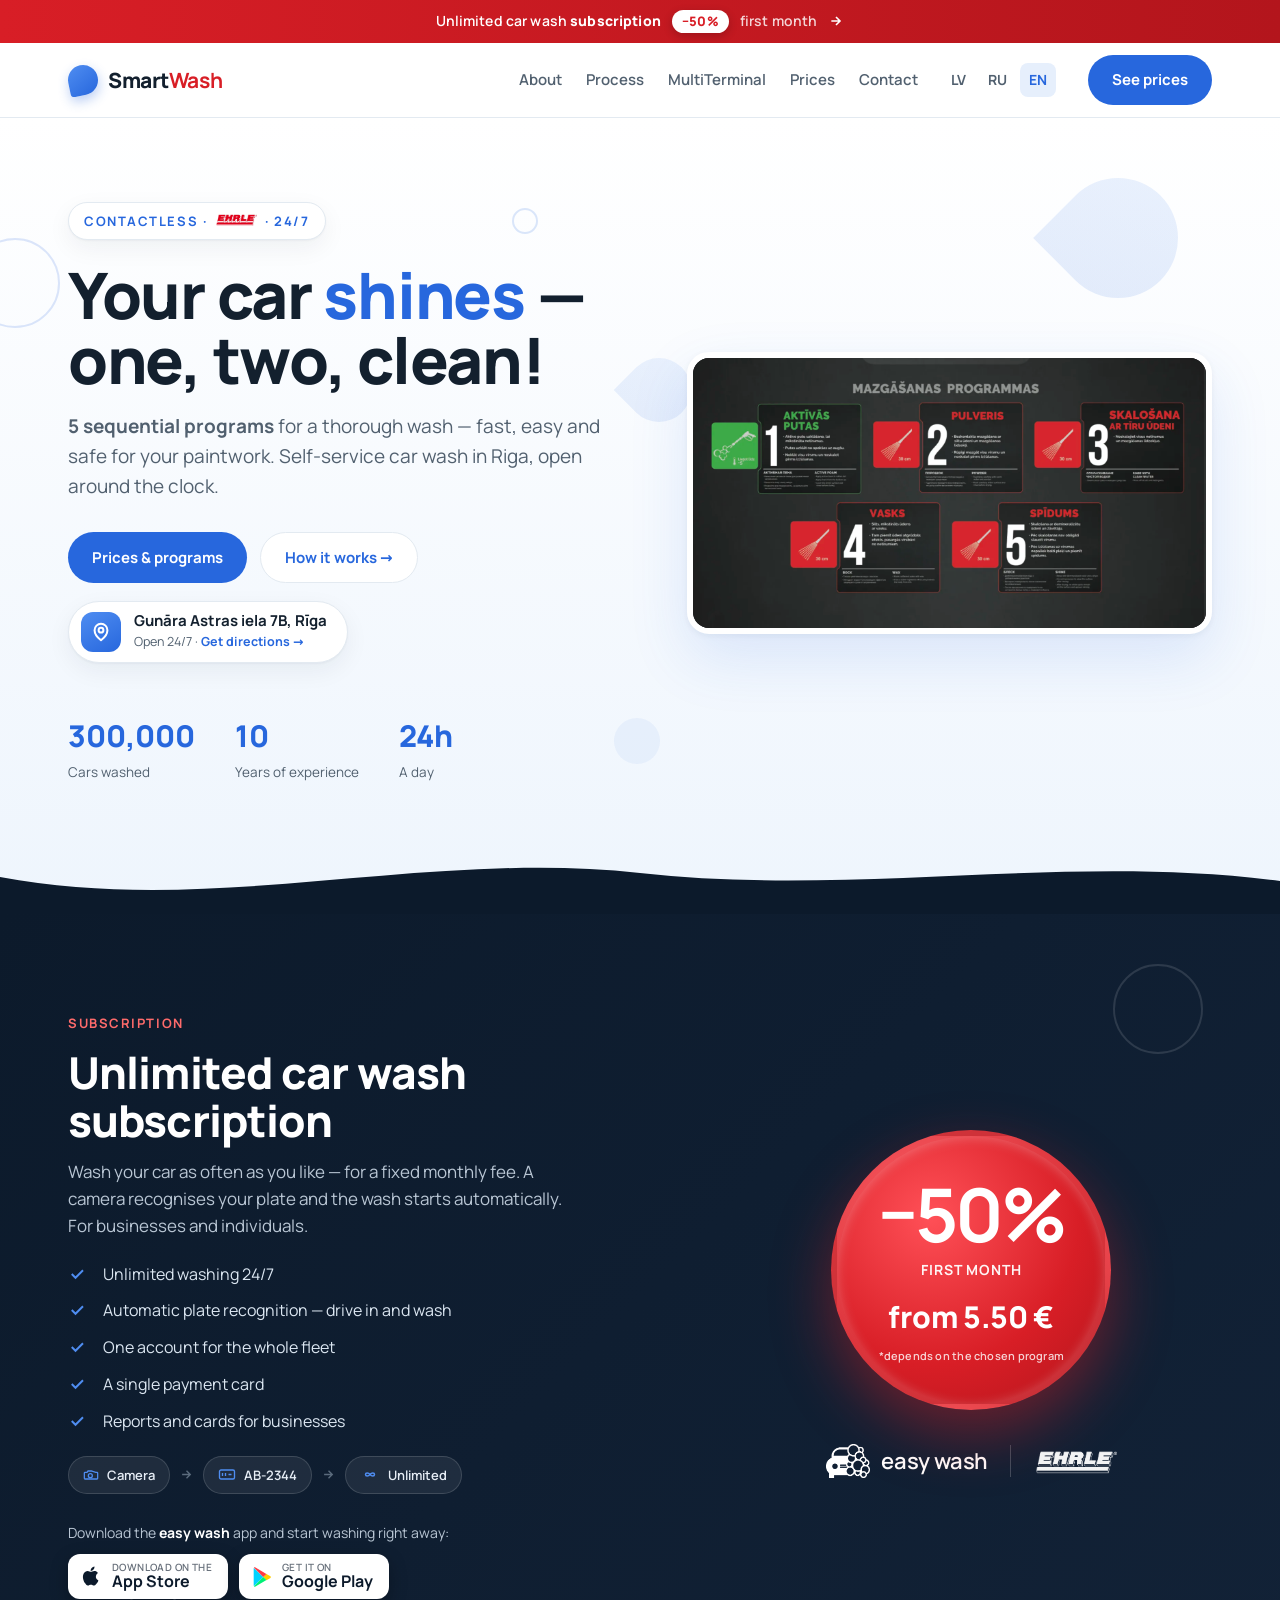
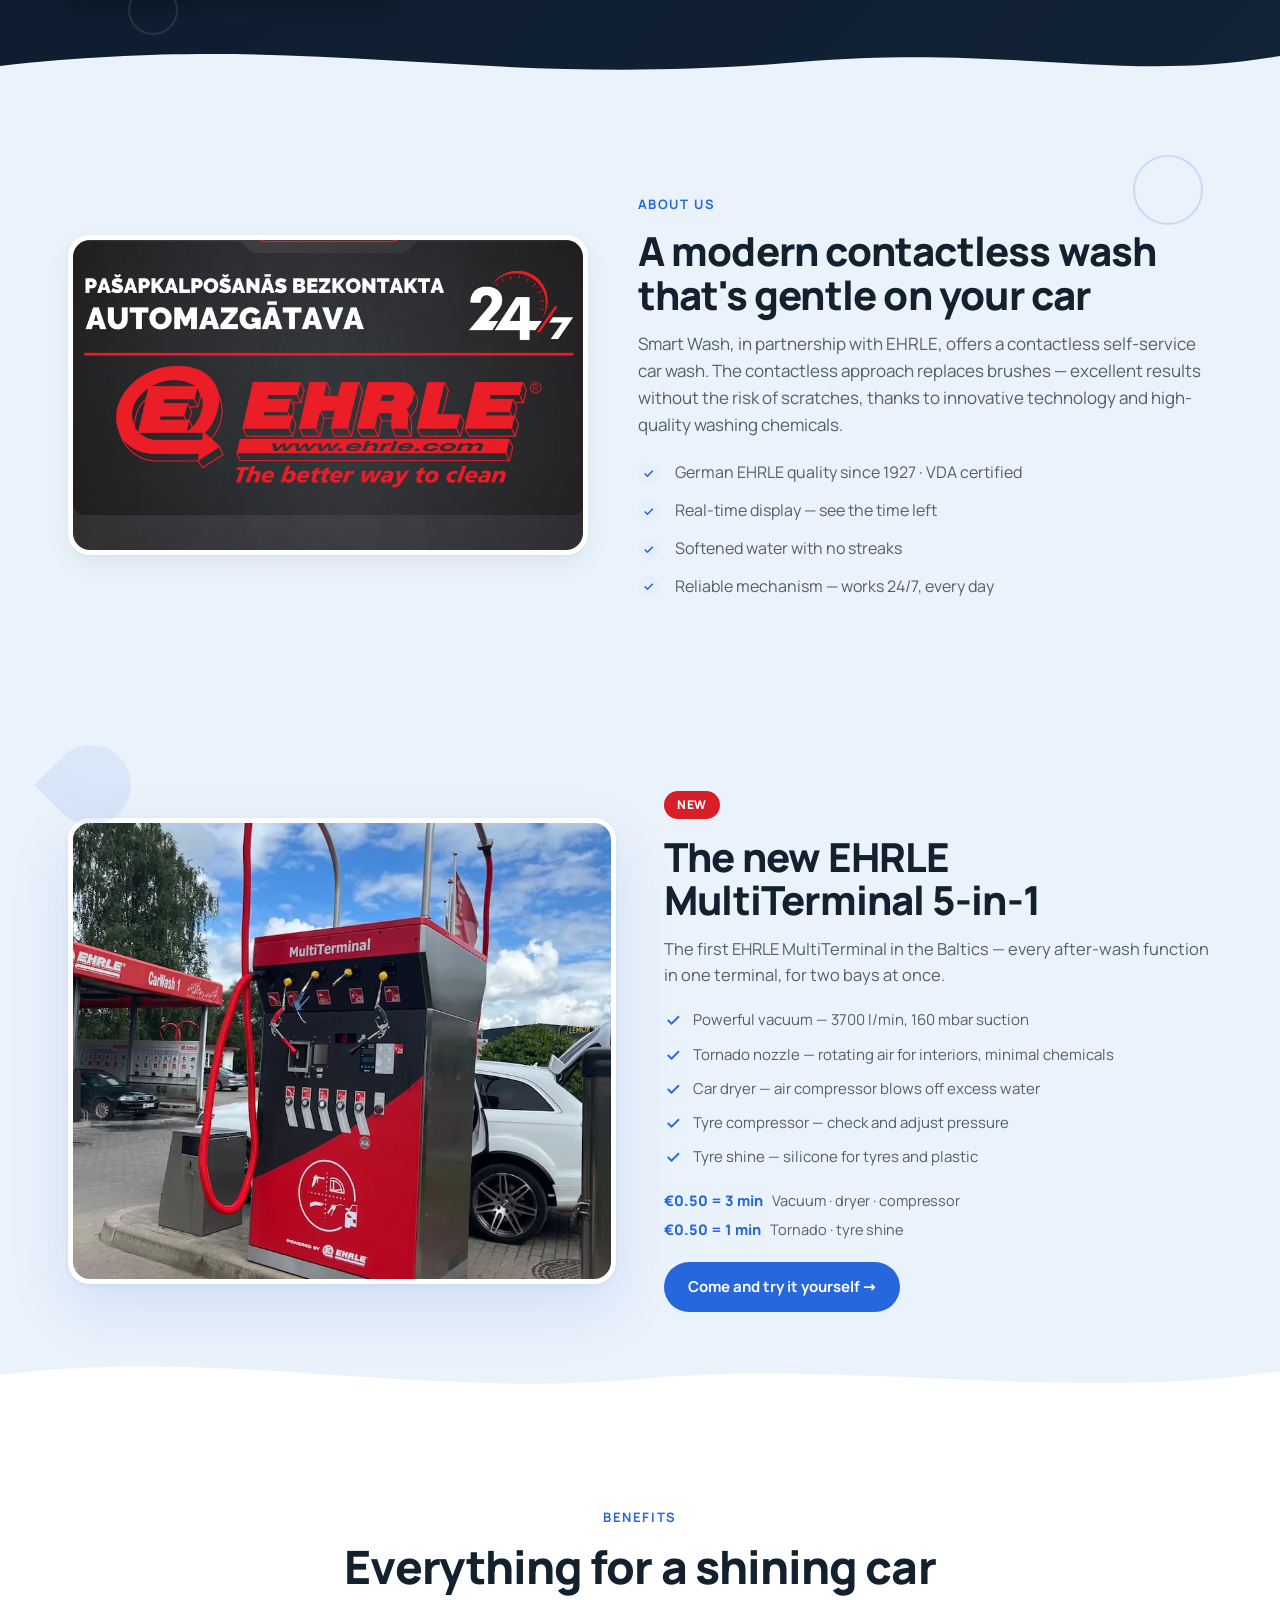
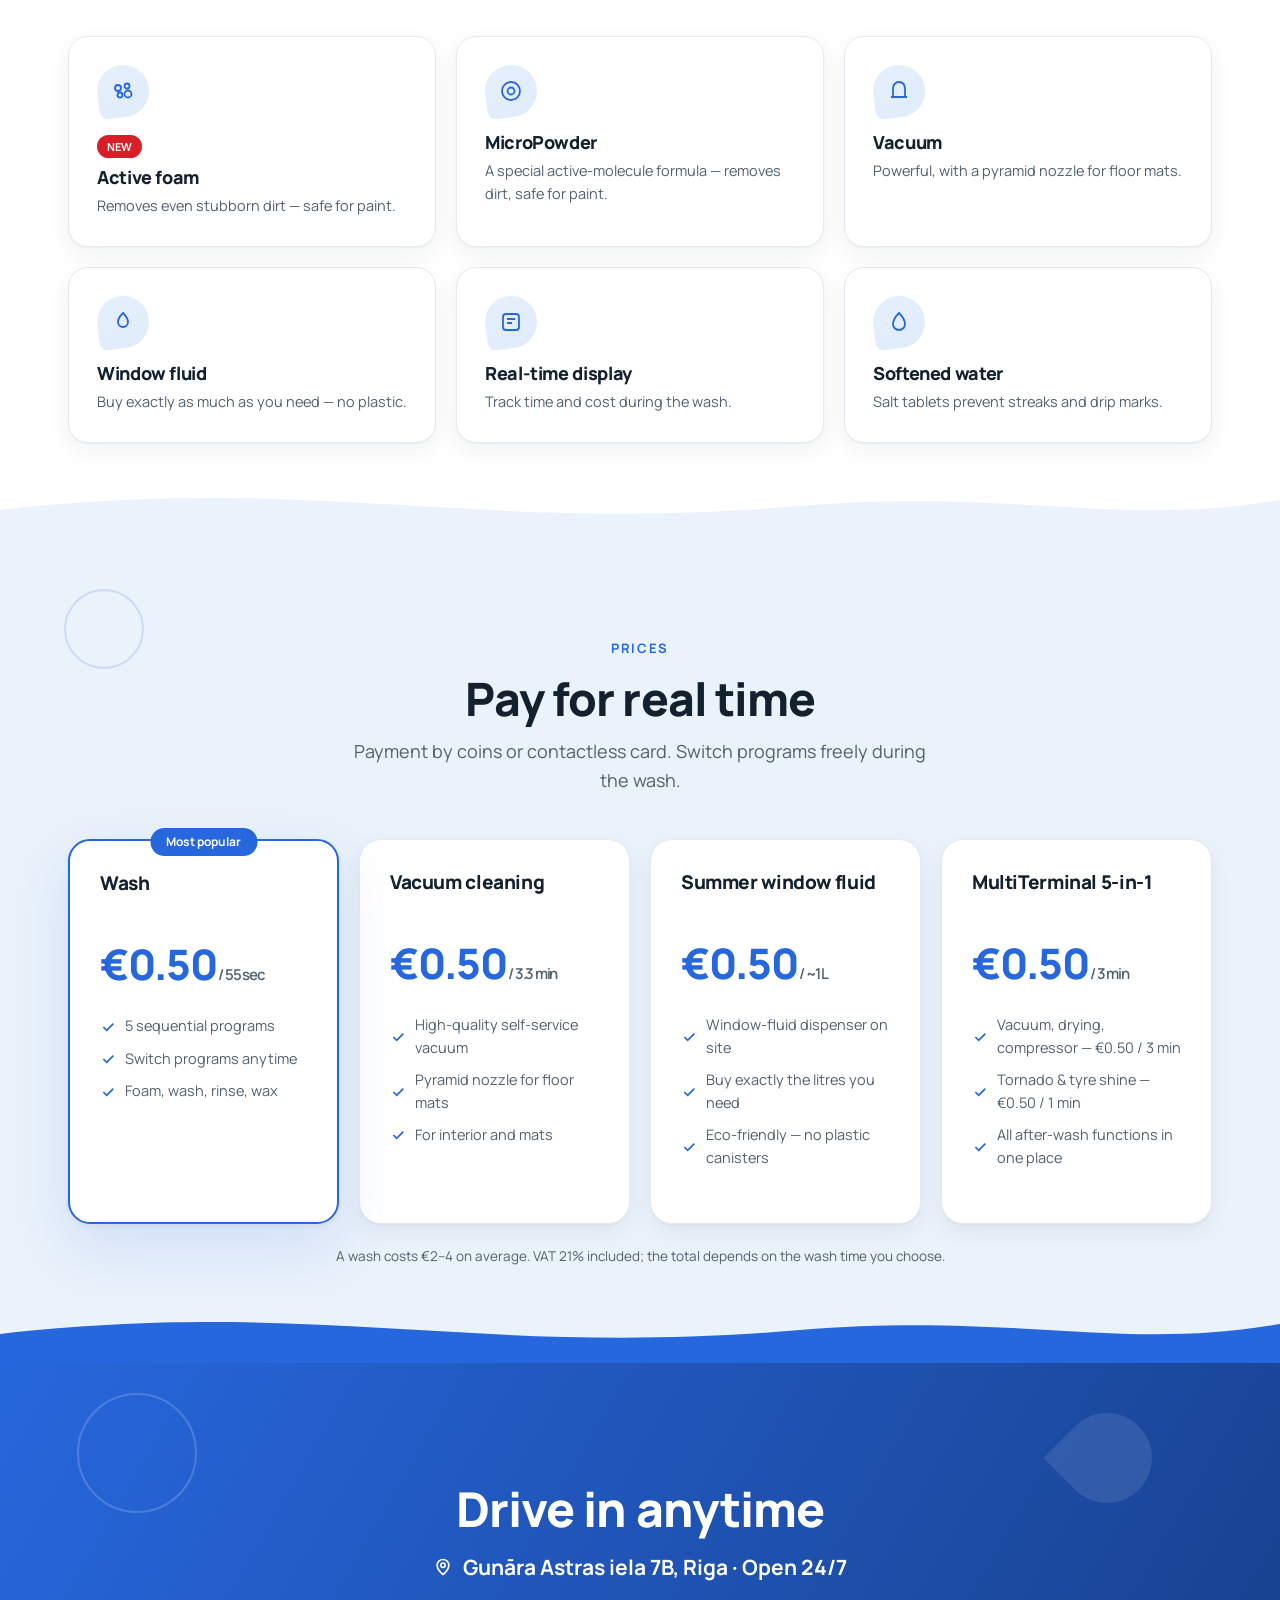
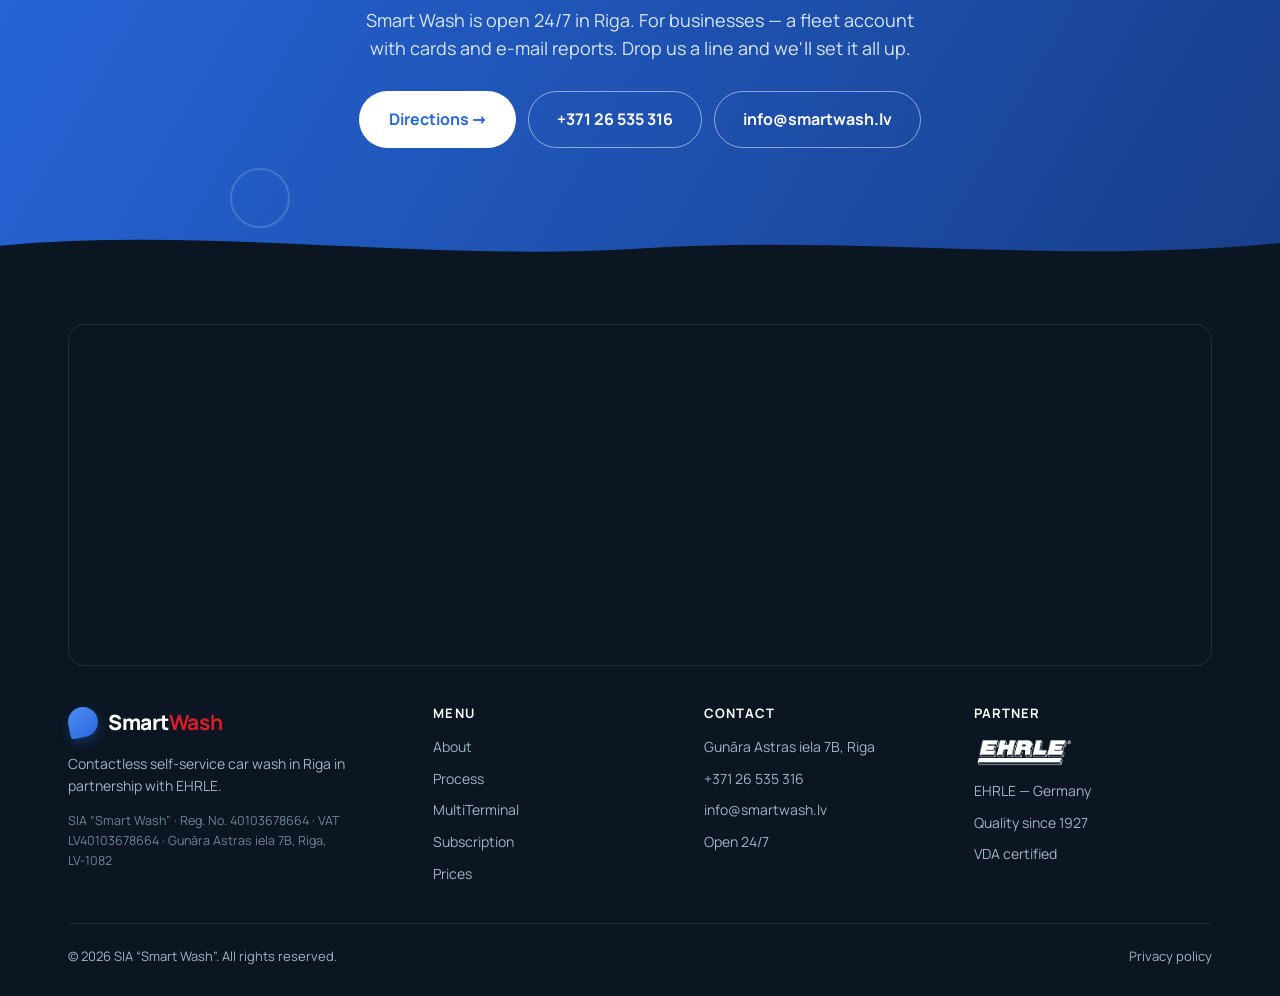
==== commit 27f8a054: "About: replace station photo with EHRLE 24/7 banner (A1 poster crop) Render the official A1.pdf prin" ====
--- a/en/index.html
+++ b/en/index.html
@@ -148,23 +148,6 @@
 .about{display:grid;grid-template-columns:.95fr 1.05fr;gap:50px;align-items:center}
 @media (max-width:920px){.about{grid-template-columns:1fr}}
 .about .photo{aspect-ratio:5/4;border-radius:22px;overflow:hidden;box-shadow:var(--bw-shadow);border:5px solid #fff}
-.ehrle-banner{position:relative;min-height:clamp(232px,26vw,332px);border-radius:22px;overflow:hidden;border:5px solid #fff;box-shadow:var(--bw-shadow);background:#2a2a2c;background-image:radial-gradient(125% 95% at 50% 6%,#3b3b3e 0%,#2a2a2c 55%,#1e1e20 100%);padding:clamp(16px,3vw,34px) clamp(20px,3.6vw,42px);display:flex;flex-direction:column;justify-content:center;gap:clamp(12px,2.4vw,24px)}
-.ehrle-banner::before{content:"";position:absolute;top:0;left:50%;transform:translateX(-50%);width:13%;height:13px;background:#1b1b1d;border-radius:0 0 9px 9px}
-.eb-top{display:flex;align-items:flex-start;justify-content:space-between;gap:16px}
-.eb-title{margin:0;color:#fff;font-weight:800;line-height:1.04;letter-spacing:.3px;text-transform:uppercase;font-size:clamp(11px,1.55vw,19px);font-family:"Arial Narrow",Arial,Helvetica,sans-serif;font-stretch:condensed}
-.eb-title span{display:block;white-space:nowrap}
-.eb-247{position:relative;flex-shrink:0;display:flex;align-items:flex-end;padding-top:clamp(12px,2vw,22px);line-height:.8}
-.eb-gauge{position:absolute;top:0;left:50%;transform:translateX(-44%);width:clamp(58px,8vw,98px);height:auto}
-.eb-24{color:#fff;font-weight:800;font-size:clamp(34px,5.6vw,66px);font-family:Arial,Helvetica,sans-serif}
-.eb-slash{color:#e2231a;font-weight:700;font-size:clamp(30px,5vw,58px);margin:0 -3px}
-.eb-7{color:#e2231a;font-weight:800;font-size:clamp(19px,2.9vw,34px);align-self:flex-end;padding-bottom:clamp(4px,.6vw,8px)}
-.eb-divider{height:3px;background:#e2231a;width:100%;border-radius:2px}
-.eb-logo{display:flex;flex-direction:column;gap:clamp(3px,.6vw,7px)}
-.eb-logo img{width:min(88%,470px);height:auto;display:block}
-.eb-logo-text{margin-left:clamp(40px,9%,90px);display:flex;flex-direction:column;line-height:1.12}
-.eb-url{color:#e2231a;font-weight:800;font-style:italic;font-size:clamp(13px,2.2vw,26px);letter-spacing:.3px}
-.eb-tag{color:#e2231a;font-style:italic;font-weight:700;font-size:clamp(12px,1.9vw,22px)}
-@media (max-width:560px){.ehrle-banner{aspect-ratio:auto;gap:14px}}
 .about ul{list-style:none;padding:0;margin:22px 0 0;display:grid;gap:13px}
 .about ul li{display:grid;grid-template-columns:26px 1fr;gap:11px;font-size:16px;color:var(--bw-muted)}
 .about ul li .tick{width:22px;height:22px;border-radius:50%;background:var(--bw-cyan-soft);color:var(--bw-blue);display:grid;place-items:center;margin-top:2px}
@@ -213,12 +196,12 @@
 .feat .tag{display:inline-block;font-size:11px;font-weight:700;color:#fff;background:var(--bw-red);padding:3px 10px;border-radius:999px;margin-bottom:10px}
 .feat h3{font-size:18px;margin-bottom:8px}
 .feat p{font-size:14.5px;color:var(--bw-muted);line-height:1.55}
-.price-grid{display:grid;grid-template-columns:repeat(auto-fit,minmax(220px,1fr));gap:20px;align-items:start}
+.price-grid{display:grid;grid-template-columns:repeat(auto-fit,minmax(220px,1fr));gap:20px;align-items:stretch}
 @media (max-width:820px){.price-grid{grid-template-columns:1fr}}
 .price{border:1px solid var(--bw-line);border-radius:22px;padding:30px;background:#fff;box-shadow:var(--bw-shadow)}
 .price.hot{border:2px solid var(--bw-blue);position:relative;box-shadow:var(--bw-shadow-lg)}
 .price.hot::before{content:attr(data-badge);position:absolute;top:-13px;left:50%;transform:translateX(-50%);background:var(--bw-blue);color:#fff;font-size:12px;font-weight:700;padding:5px 16px;border-radius:999px;white-space:nowrap}
-.price h3{font-size:19px}
+.price h3{font-size:19px;line-height:1.3;min-height:2.6em}
 .price .amt{font-size:42px;font-weight:800;letter-spacing:-.03em;margin:12px 0 2px;color:var(--bw-blue)}
 .price .amt small{font-size:15px;font-weight:600;color:var(--bw-muted)}
 .price ul{list-style:none;padding:0;margin:18px 0 24px;display:grid;gap:10px;font-size:14.5px;color:var(--bw-muted)}
@@ -459,37 +442,12 @@
 <section class="sec light" id="about" aria-labelledby="about-h">
   <span class="bubble" style="width:70px;height:70px;top:60px;right:6%" aria-hidden="true"></span>
   <div class="bw-wrap about">
-    <div class="ehrle-banner" role="img" aria-label="EHRLE self-service contactless car wash — open 24/7">
-      <div class="eb-top">
-        <h3 class="eb-title"><span>Pašapkalpošanās bezkontakta</span><span>Automazgātava</span></h3>
-        <div class="eb-247">
-          <svg class="eb-gauge" viewBox="0 0 200 120" fill="none" stroke="#e2231a" stroke-linecap="round" aria-hidden="true">
-            <g stroke-width="5">
-              <line x1="100" y1="30" x2="100" y2="16" transform="rotate(-100 100 100)"/>
-              <line x1="100" y1="30" x2="100" y2="16" transform="rotate(-80 100 100)"/>
-              <line x1="100" y1="30" x2="100" y2="16" transform="rotate(-60 100 100)"/>
-              <line x1="100" y1="30" x2="100" y2="16" transform="rotate(-40 100 100)"/>
-              <line x1="100" y1="30" x2="100" y2="16" transform="rotate(-20 100 100)"/>
-              <line x1="100" y1="30" x2="100" y2="16" transform="rotate(0 100 100)"/>
-              <line x1="100" y1="30" x2="100" y2="16" transform="rotate(20 100 100)"/>
-              <line x1="100" y1="30" x2="100" y2="10" transform="rotate(40 100 100)"/>
-              <line x1="100" y1="30" x2="100" y2="8" transform="rotate(60 100 100)"/>
-              <line x1="100" y1="30" x2="100" y2="6" transform="rotate(80 100 100)"/>
-              <line x1="100" y1="30" x2="100" y2="6" transform="rotate(100 100 100)"/>
-            </g>
-            <path d="M100 14 A86 86 0 0 1 184 86" stroke-width="6"/>
-          </svg>
-          <span class="eb-24">24</span><span class="eb-slash">/</span><span class="eb-7">7</span>
-        </div>
-      </div>
-      <div class="eb-divider"></div>
-      <div class="eb-logo">
-        <img src="../assets/img/ehrle-logo-full.png" width="2478" height="600" alt="EHRLE" loading="lazy" decoding="async">
-        <div class="eb-logo-text">
-          <span class="eb-url">www.ehrle.com</span>
-          <span class="eb-tag">The better way to clean</span>
-        </div>
-      </div>
+    <div class="photo" style="aspect-ratio:1740/1071">
+      <picture>
+        <source type="image/avif" srcset="../assets/img/ehrle-banner.avif">
+        <source type="image/webp" srcset="../assets/img/ehrle-banner.webp">
+        <img class="bw-img" src="../assets/img/ehrle-banner.jpg" width="1740" height="1071" alt="EHRLE self-service contactless car wash — open 24/7" loading="lazy" decoding="async">
+      </picture>
     </div>
     <div>
       <span class="eyebrow">About us</span>
@@ -574,7 +532,7 @@
         </ul>      </article>
       <article class="price">
         <h3>Vacuum cleaning</h3>
-        <div class="amt">€0.50<small> / 3.3 min (198 sec)</small></div>
+        <div class="amt">€0.50<small> / 3.3 min</small></div>
         <ul>
           <li><svg width="16" height="16" viewBox="0 0 24 24" fill="none" stroke="currentColor" stroke-width="2.6" aria-hidden="true"><path d="M5 12l5 5L20 7"/></svg>High-quality self-service vacuum</li>
           <li><svg width="16" height="16" viewBox="0 0 24 24" fill="none" stroke="currentColor" stroke-width="2.6" aria-hidden="true"><path d="M5 12l5 5L20 7"/></svg>Pyramid nozzle for floor mats</li>
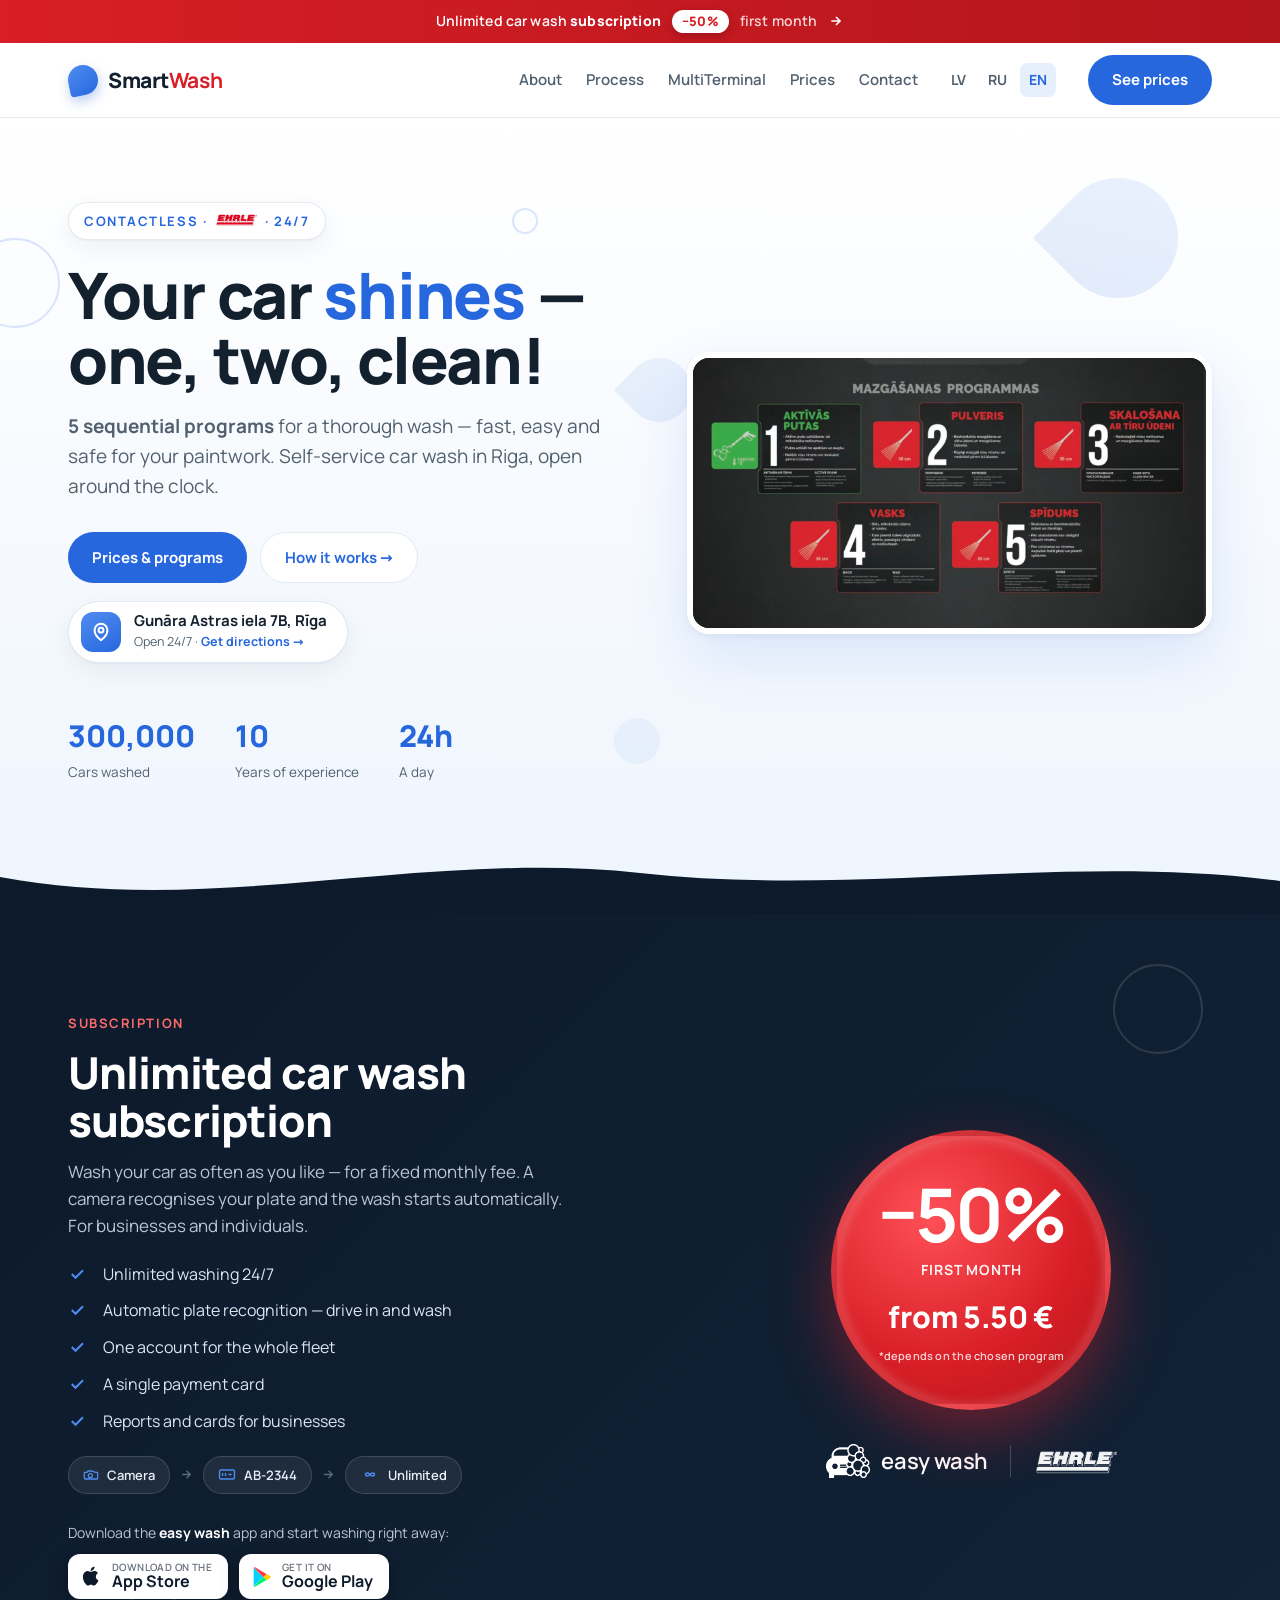
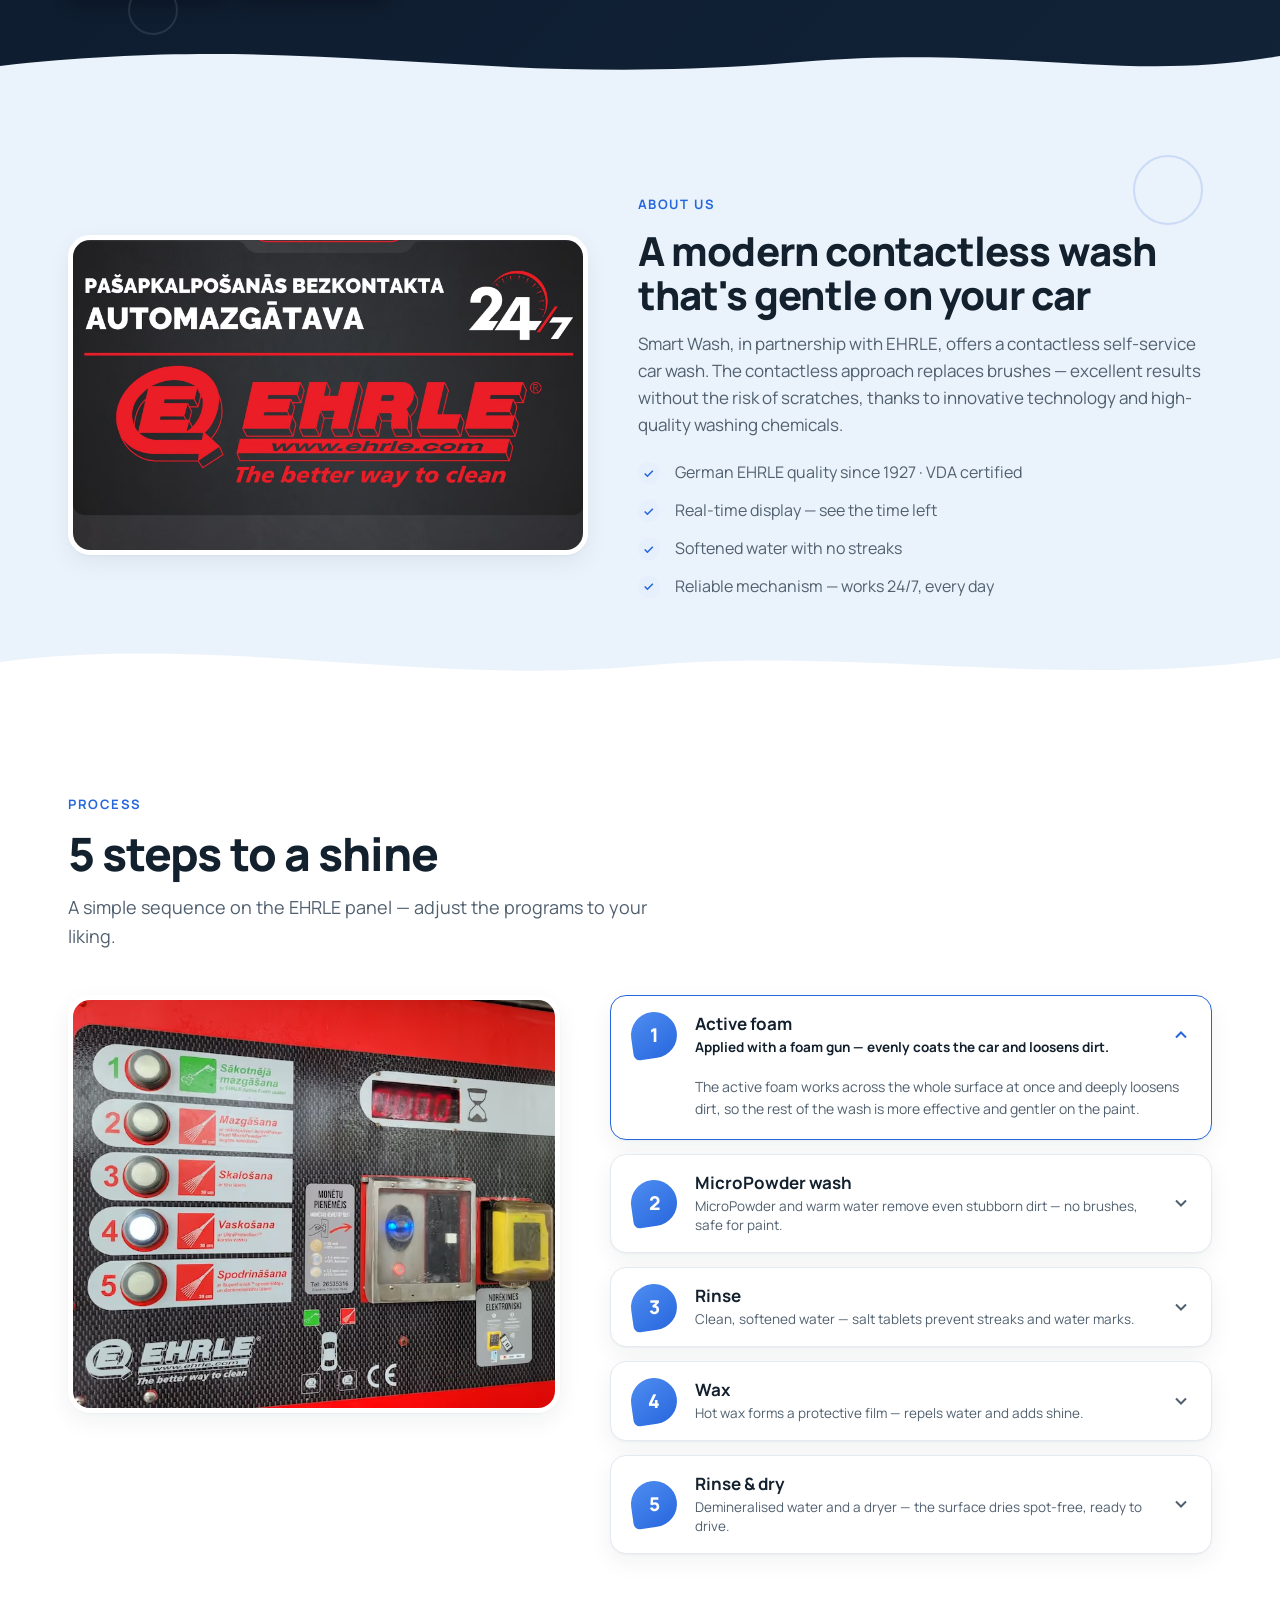
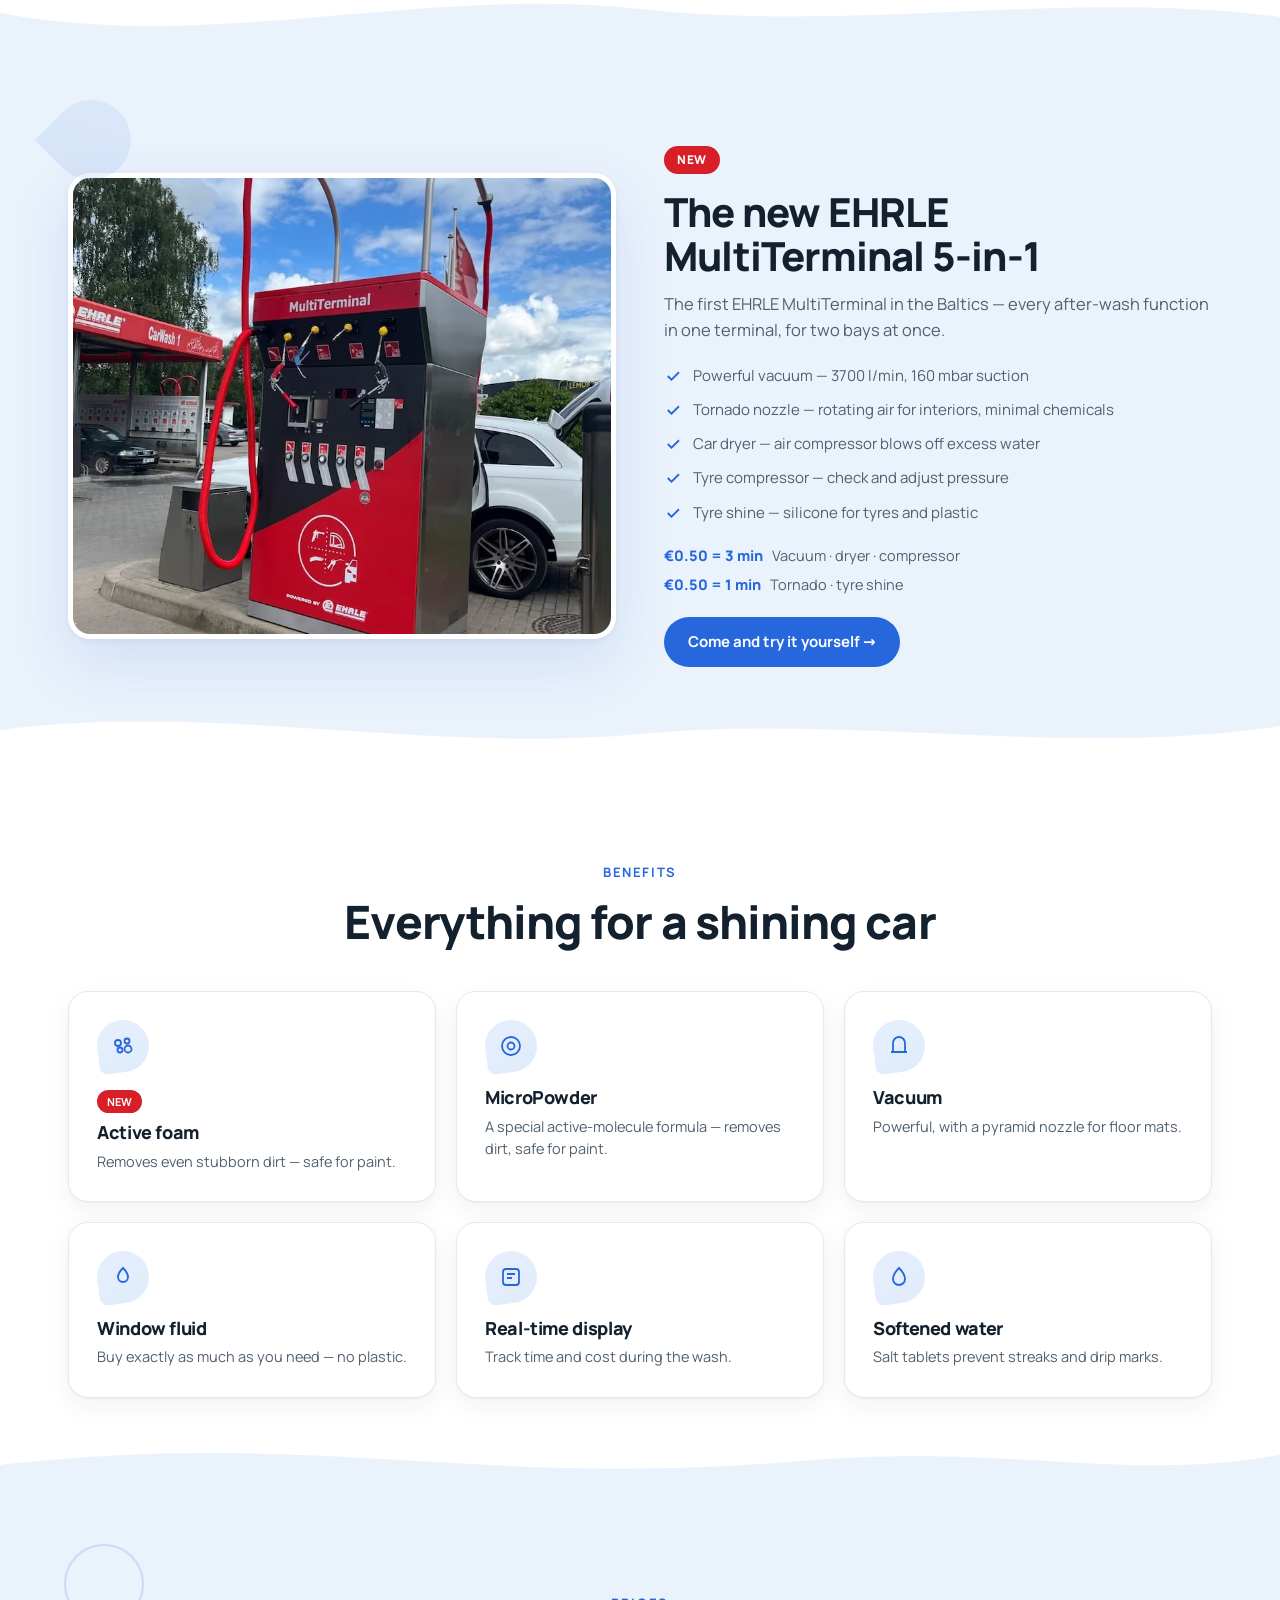
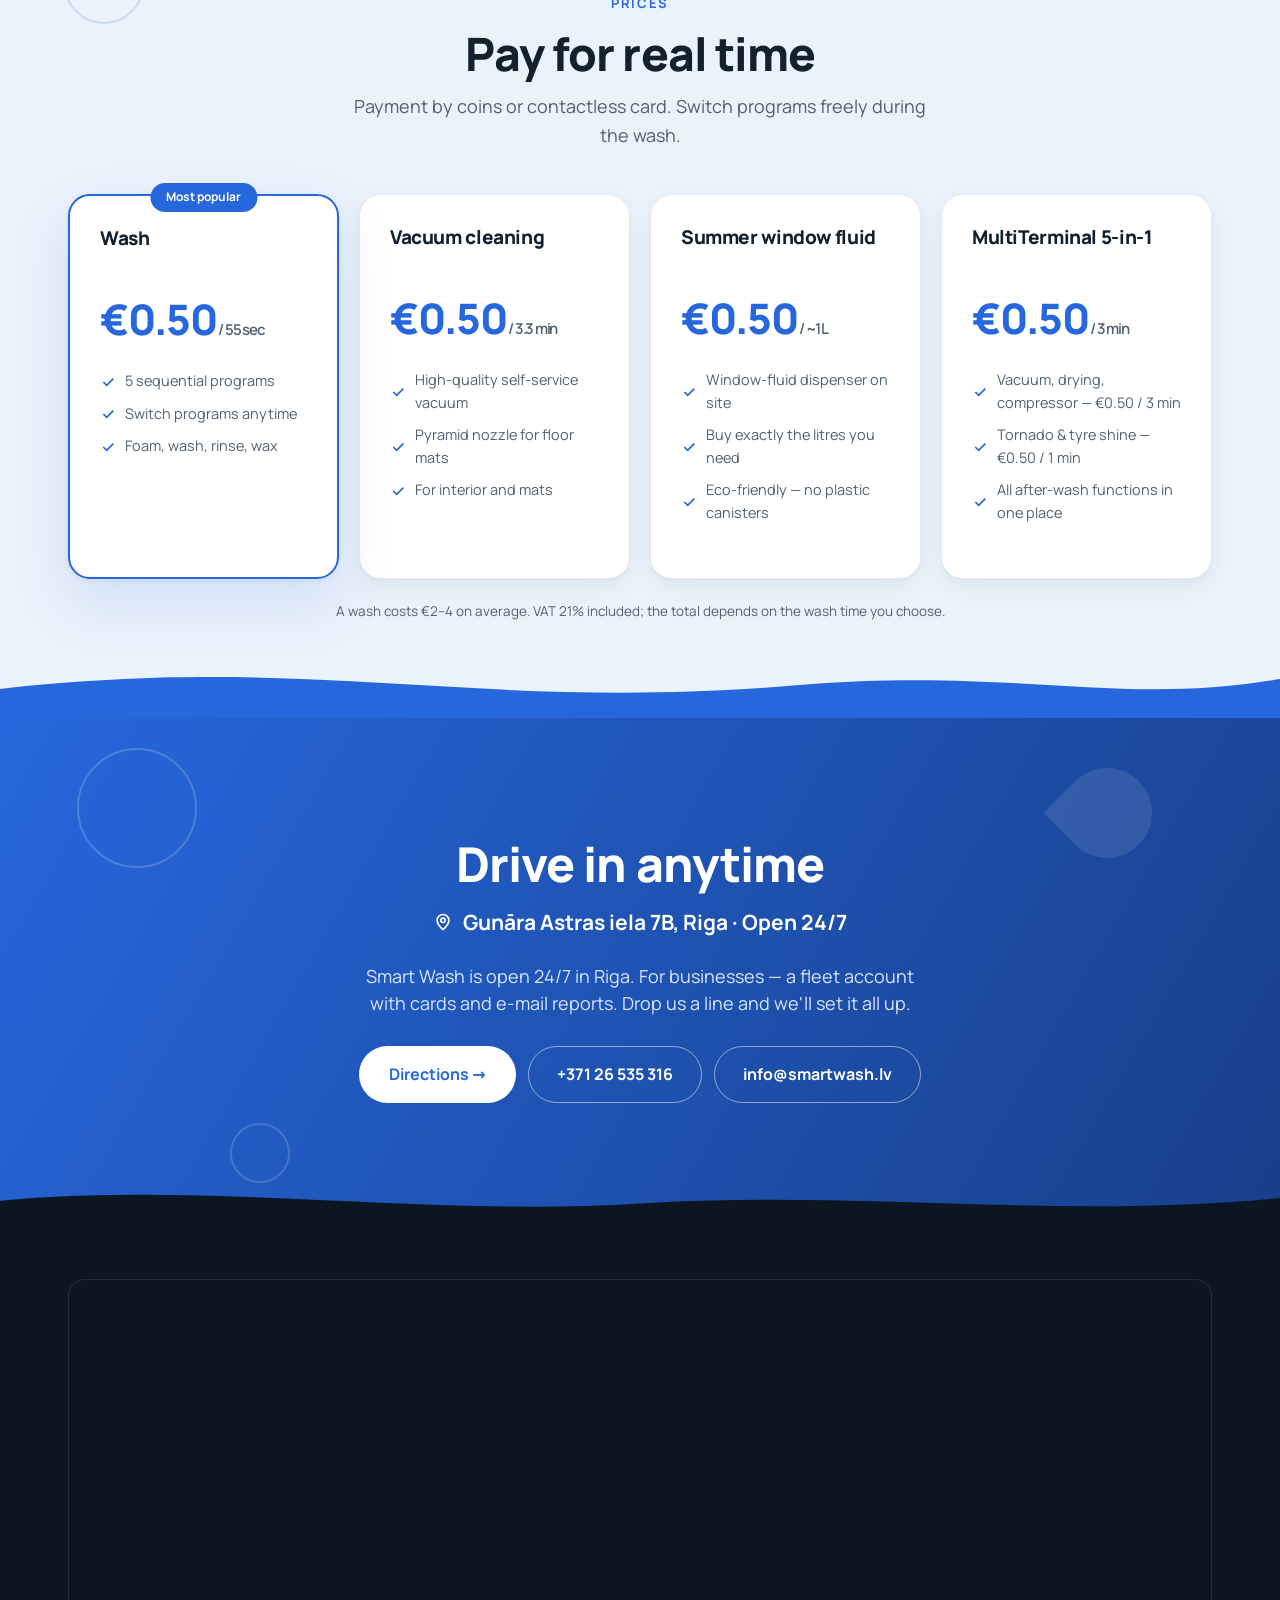
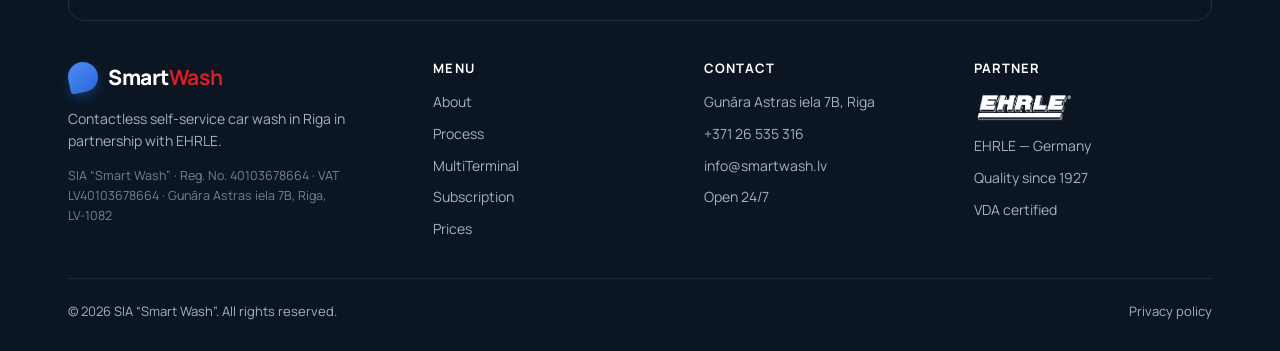
==== commit bf8ef2d5: "Restore 5-step process accordion + SEO/perf audit fixes - Restore the interactive "5 soļi" process a" ====
--- a/en/index.html
+++ b/en/index.html
@@ -380,8 +380,9 @@
         <div class="st"><b>24h</b><span>A day</span></div>
       </div>
     </div>
-    <div class="hero-poster" id="process">
+    <div class="hero-poster">
       <picture>
+        <source type="image/avif" srcset="../assets/img/programs.avif">
         <source type="image/webp" srcset="../assets/img/programs.webp">
         <img class="bw-img" src="../assets/img/programs.jpg" width="1500" height="789" alt="EHRLE wash programs — 5 steps" fetchpriority="high" decoding="async">
       </picture>
@@ -461,7 +462,50 @@
       </ul>
     </div>
   </div>
-  <svg class="wave" viewBox="0 0 1440 70" preserveAspectRatio="none" aria-hidden="true" focusable="false"><path d="M0,36 C240,8 480,60 720,40 C960,20 1200,64 1440,32 L1440,70 L0,70 Z" fill="#eaf2fb"></path></svg>
+  <svg class="wave" viewBox="0 0 1440 70" preserveAspectRatio="none" aria-hidden="true" focusable="false"><path d="M0,36 C240,8 480,60 720,40 C960,20 1200,64 1440,32 L1440,70 L0,70 Z" fill="#fff"></path></svg>
+</section>
+
+<!-- PROCESS -->
+<section class="sec" id="process" aria-labelledby="process-h">
+  <div class="bw-wrap">
+    <div class="sec-head">
+      <span class="eyebrow">Process</span>
+      <h2 id="process-h">5 steps to a shine</h2>
+      <p>A simple sequence on the EHRLE panel — adjust the programs to your liking.</p>
+    </div>
+    <div class="pwrap">
+      <div class="photo">
+        <picture>
+          <source type="image/avif" srcset="../assets/img/panel.avif">
+          <source type="image/webp" srcset="../assets/img/panel.webp">
+          <img class="bw-img" src="../assets/img/panel.jpg" width="800" height="600" alt="EHRLE control panel with 5 wash programs" loading="lazy" decoding="async">
+        </picture>
+      </div>
+      <ol class="steps">
+        <li class="pstep" data-open>
+          <button class="pstep-head" type="button" aria-expanded="true" aria-controls="ps1"><span class="dnum" aria-hidden="true"><span>1</span></span><span><span class="pstep-title">Active foam</span><span class="pstep-lead">Applied with a foam gun — evenly coats the car and loosens dirt.</span></span><svg class="pstep-chev" width="20" height="20" viewBox="0 0 24 24" fill="none" stroke="currentColor" stroke-width="2.4" aria-hidden="true"><path d="M6 9l6 6 6-6"/></svg></button>
+          <div class="pstep-body" id="ps1"><div class="pstep-body-in"><p>The active foam works across the whole surface at once and deeply loosens dirt, so the rest of the wash is more effective and gentler on the paint.</p></div></div>
+        </li>
+        <li class="pstep">
+          <button class="pstep-head" type="button" aria-expanded="false" aria-controls="ps2"><span class="dnum" aria-hidden="true"><span>2</span></span><span><span class="pstep-title">MicroPowder wash</span><span class="pstep-lead">MicroPowder and warm water remove even stubborn dirt — no brushes, safe for paint.</span></span><svg class="pstep-chev" width="20" height="20" viewBox="0 0 24 24" fill="none" stroke="currentColor" stroke-width="2.4" aria-hidden="true"><path d="M6 9l6 6 6-6"/></svg></button>
+          <div class="pstep-body" id="ps2"><div class="pstep-body-in"><p>MicroPowder is based on a special active-molecule formula and removes even the most stubborn dirt without brushes. Important: don't let the product dry on the car.</p></div></div>
+        </li>
+        <li class="pstep">
+          <button class="pstep-head" type="button" aria-expanded="false" aria-controls="ps3"><span class="dnum" aria-hidden="true"><span>3</span></span><span><span class="pstep-title">Rinse</span><span class="pstep-lead">Clean, softened water — salt tablets prevent streaks and water marks.</span></span><svg class="pstep-chev" width="20" height="20" viewBox="0 0 24 24" fill="none" stroke="currentColor" stroke-width="2.4" aria-hidden="true"><path d="M6 9l6 6 6-6"/></svg></button>
+          <div class="pstep-body" id="ps3"><div class="pstep-body-in"><p>Special salt tablets keep the water-softening unit effective and provide properly softened water — essential for a high-quality wash and prevents streaks.</p></div></div>
+        </li>
+        <li class="pstep">
+          <button class="pstep-head" type="button" aria-expanded="false" aria-controls="ps4"><span class="dnum" aria-hidden="true"><span>4</span></span><span><span class="pstep-title">Wax</span><span class="pstep-lead">Hot wax forms a protective film — repels water and adds shine.</span></span><svg class="pstep-chev" width="20" height="20" viewBox="0 0 24 24" fill="none" stroke="currentColor" stroke-width="2.4" aria-hidden="true"><path d="M6 9l6 6 6-6"/></svg></button>
+          <div class="pstep-body" id="ps4"><div class="pstep-body-in"><p>Together with warm water, the wax forms a protective film on the body: it repels water, shields the paint from dirt and adds shine — the car stays clean longer.</p></div></div>
+        </li>
+        <li class="pstep">
+          <button class="pstep-head" type="button" aria-expanded="false" aria-controls="ps5"><span class="dnum" aria-hidden="true"><span>5</span></span><span><span class="pstep-title">Rinse &amp; dry</span><span class="pstep-lead">Demineralised water and a dryer — the surface dries spot-free, ready to drive.</span></span><svg class="pstep-chev" width="20" height="20" viewBox="0 0 24 24" fill="none" stroke="currentColor" stroke-width="2.4" aria-hidden="true"><path d="M6 9l6 6 6-6"/></svg></button>
+          <div class="pstep-body" id="ps5"><div class="pstep-body-in"><p>After rinsing with demineralised water, a modern dryer quickly dries the car. You don't have to wipe the surface — it stays free of streaks and runs, clean and protected.</p></div></div>
+        </li>
+      </ol>
+    </div>
+  </div>
+  <svg class="wave" viewBox="0 0 1440 70" preserveAspectRatio="none" aria-hidden="true" focusable="false"><path d="M0,32 C240,72 480,4 720,28 C960,52 1200,8 1440,36 L1440,70 L0,70 Z" fill="#eaf2fb"></path></svg>
 </section>
 
 <section class="sec light" id="mt" aria-labelledby="mt-h">
